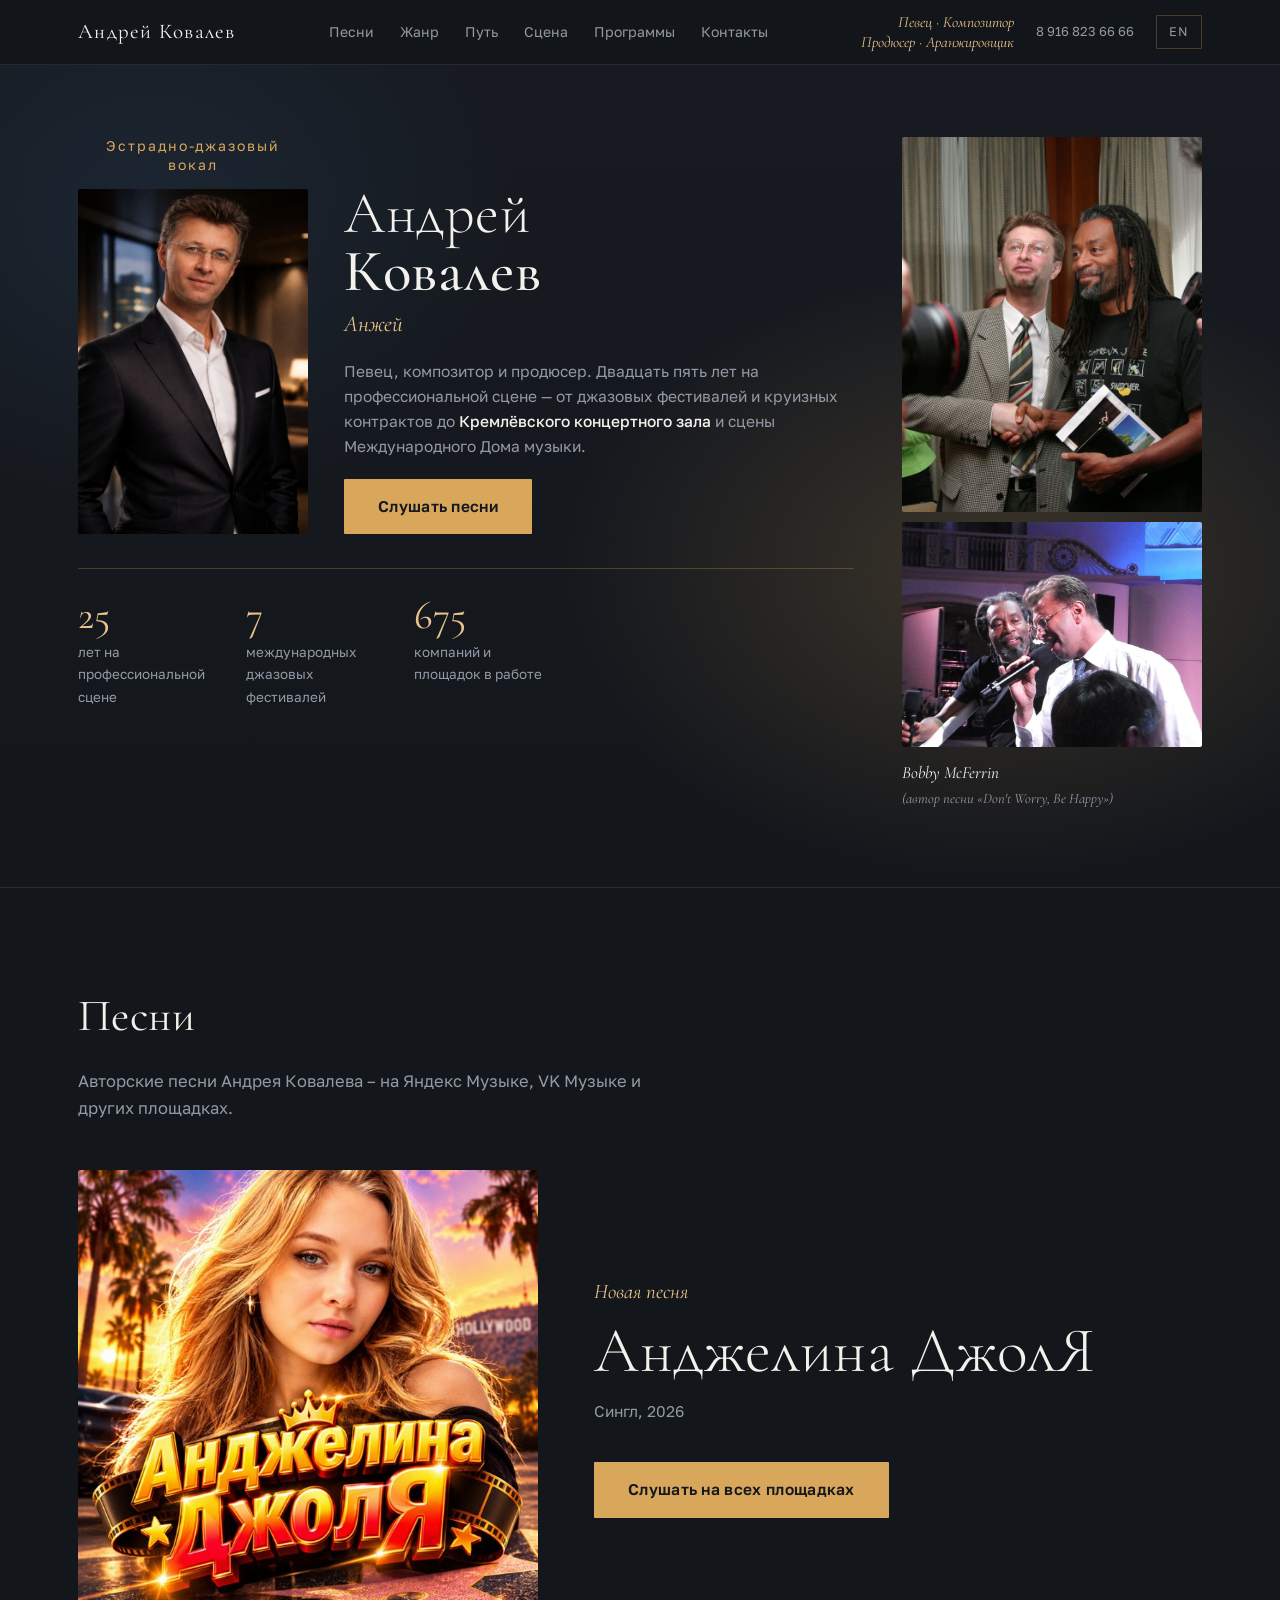
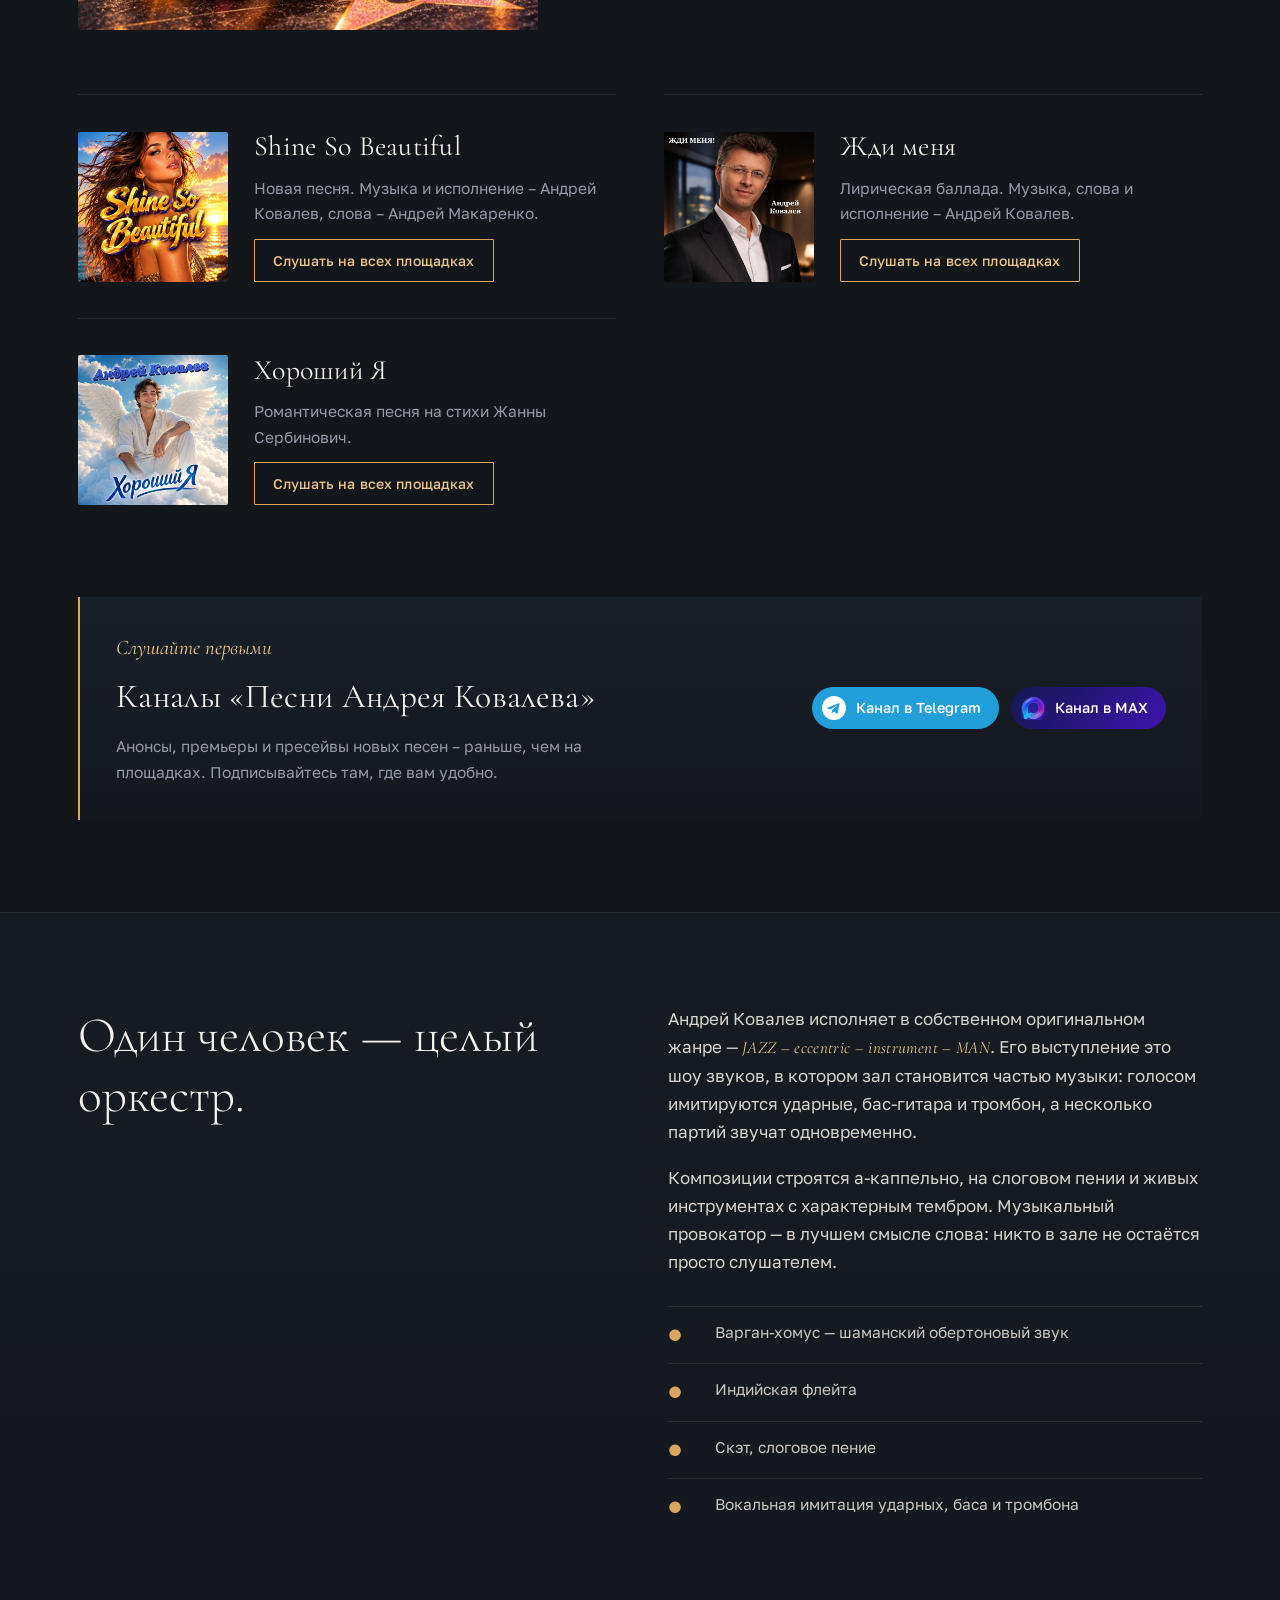
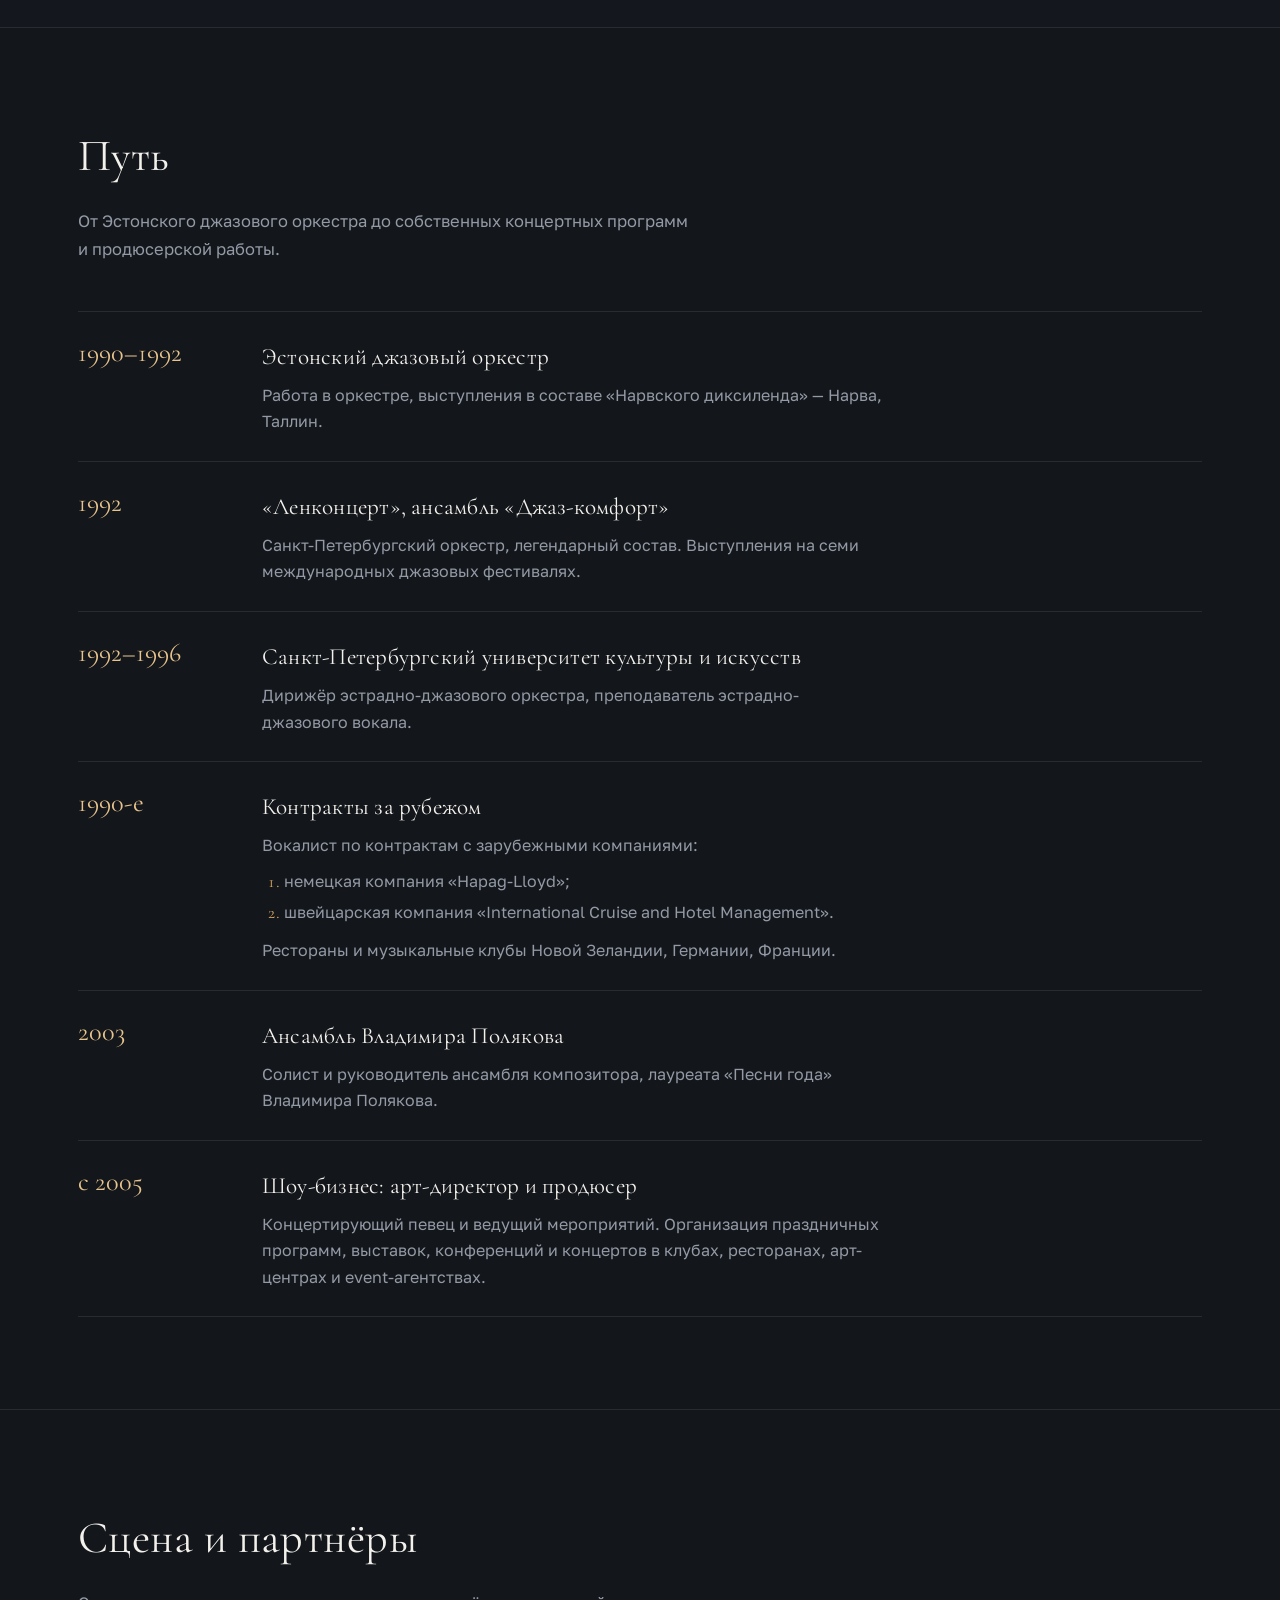
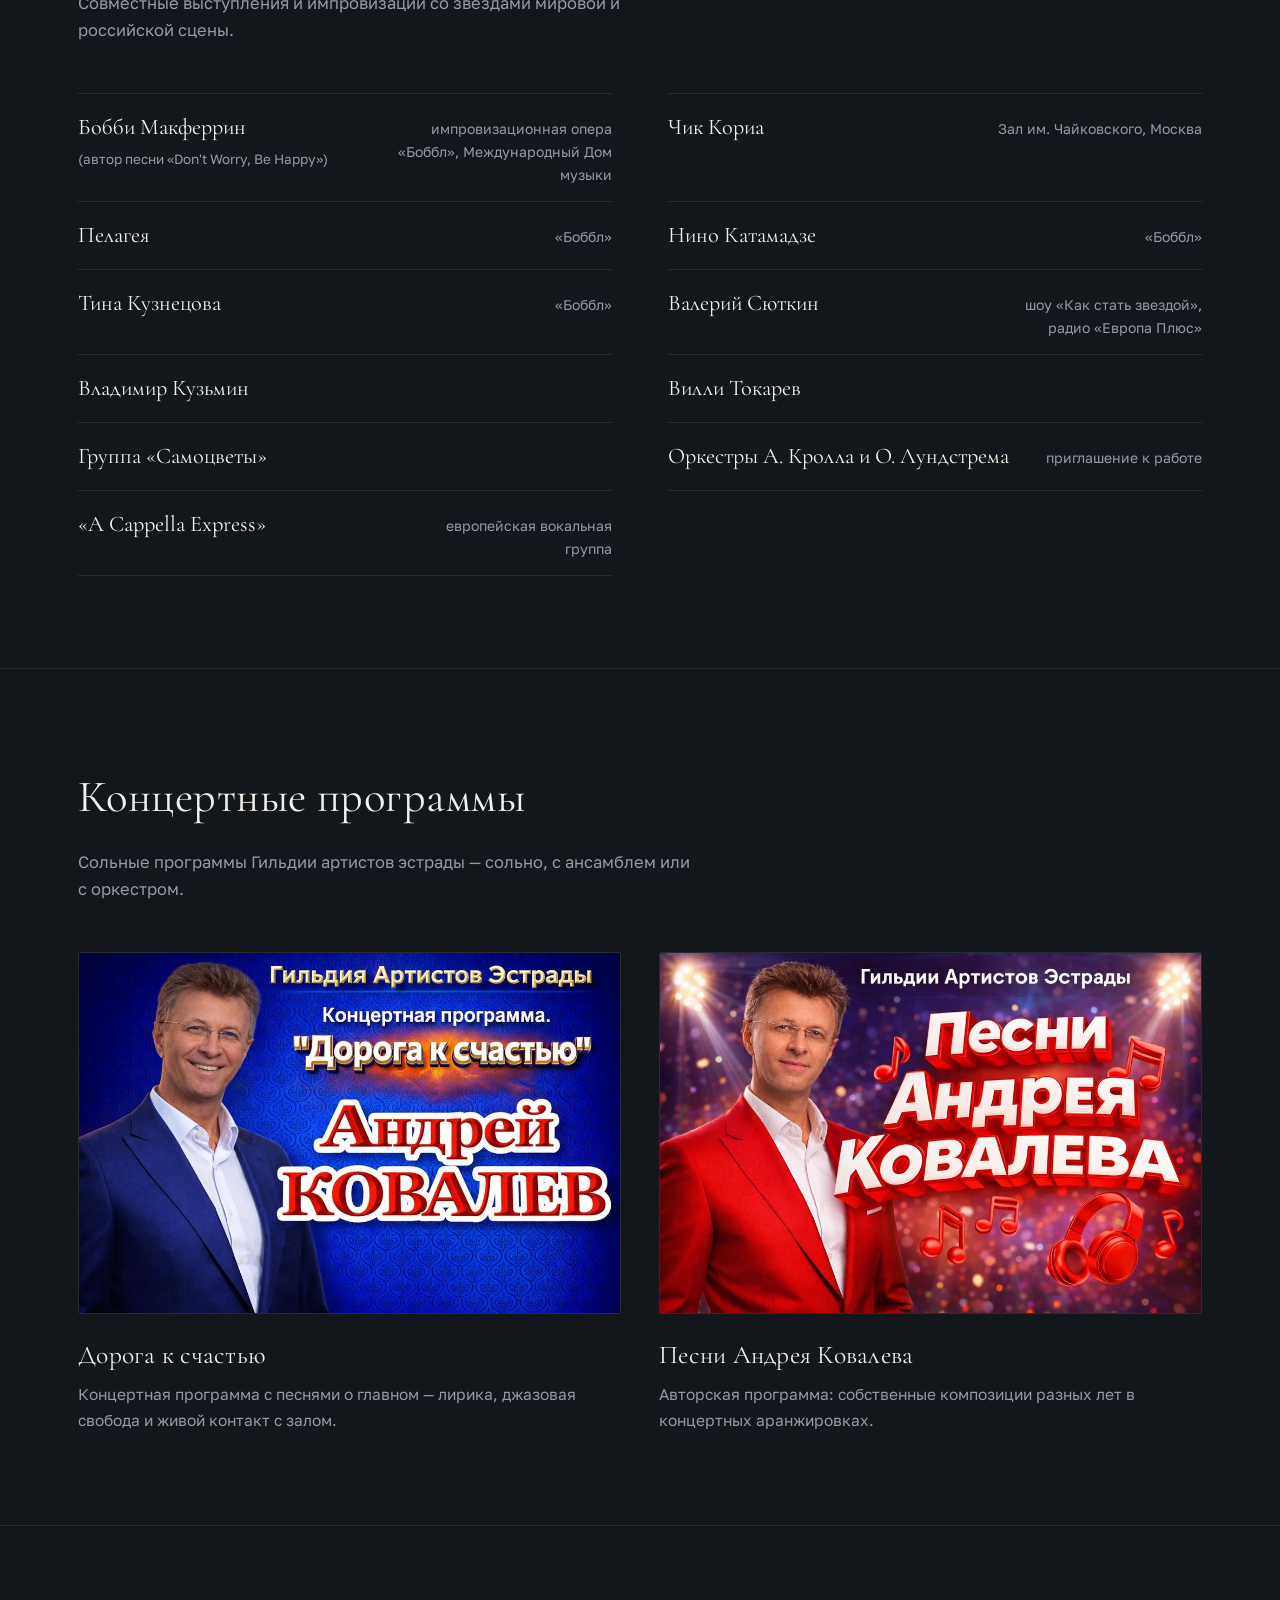
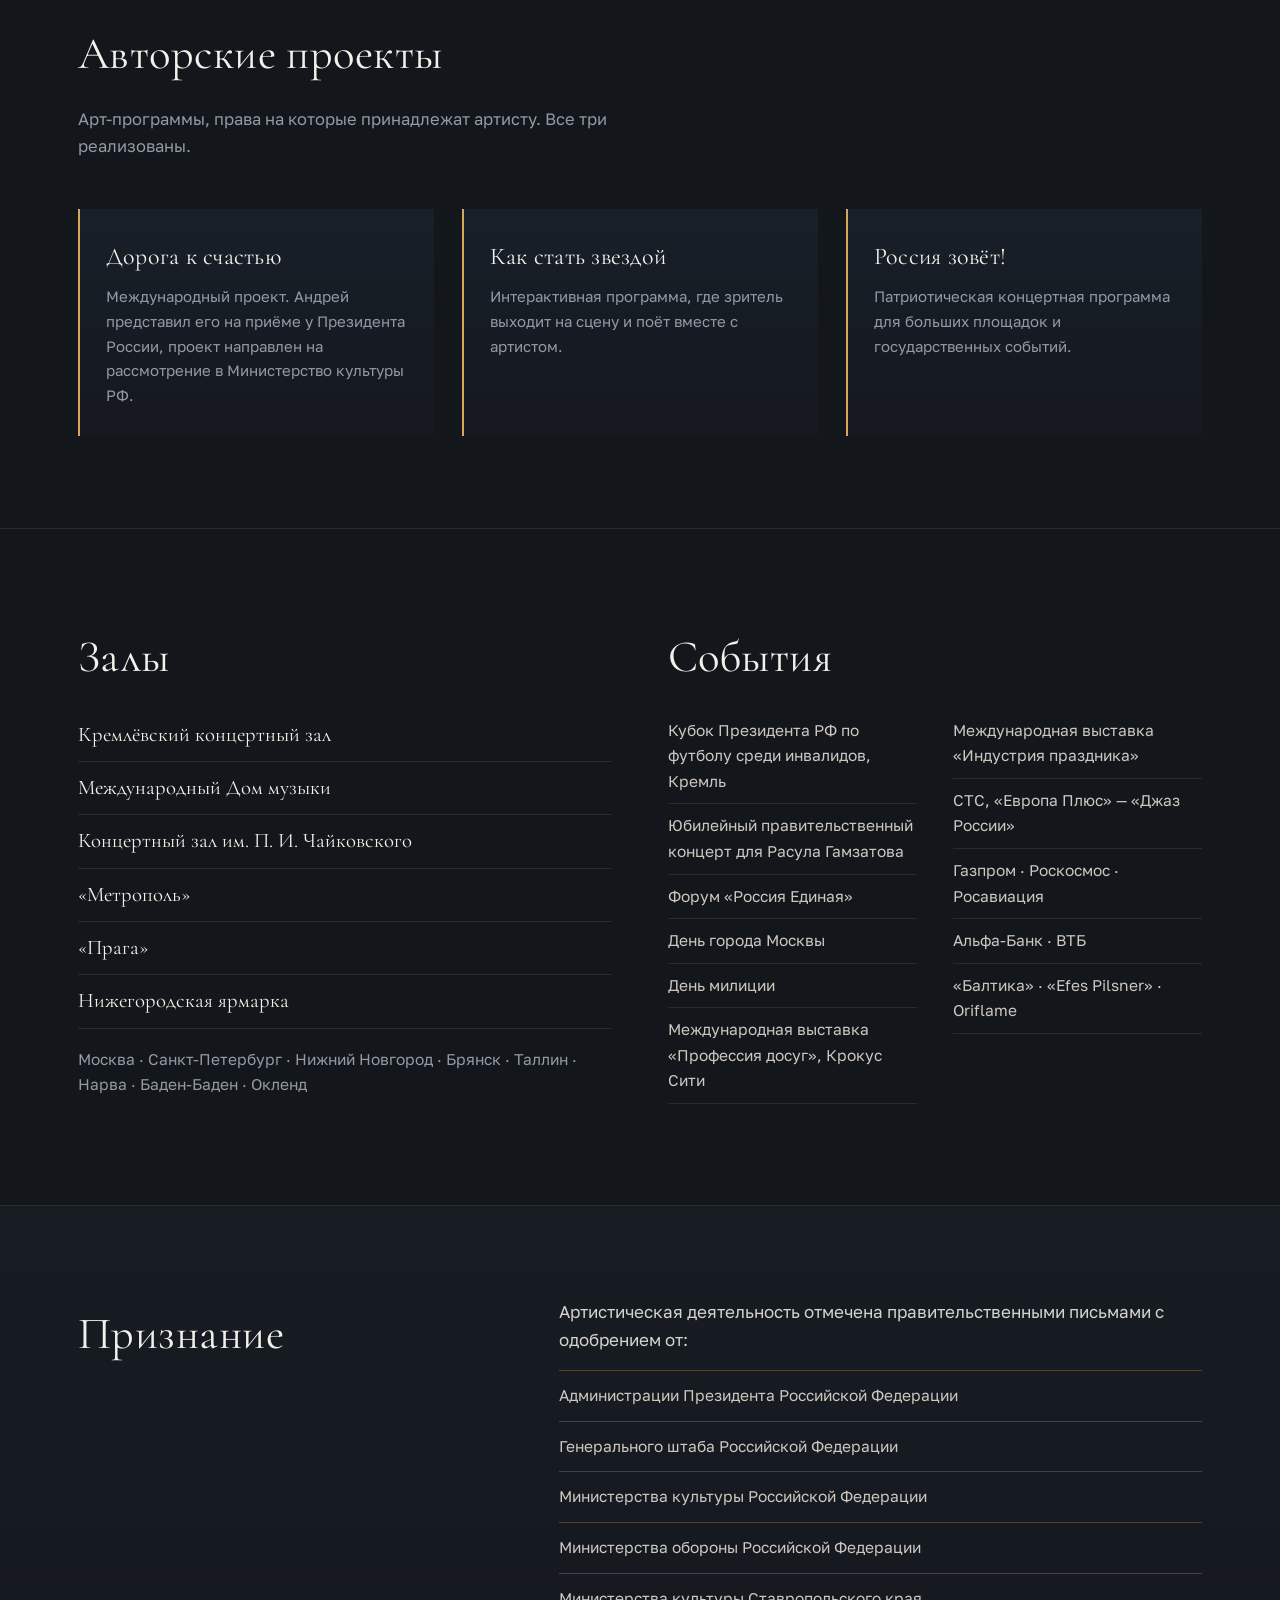
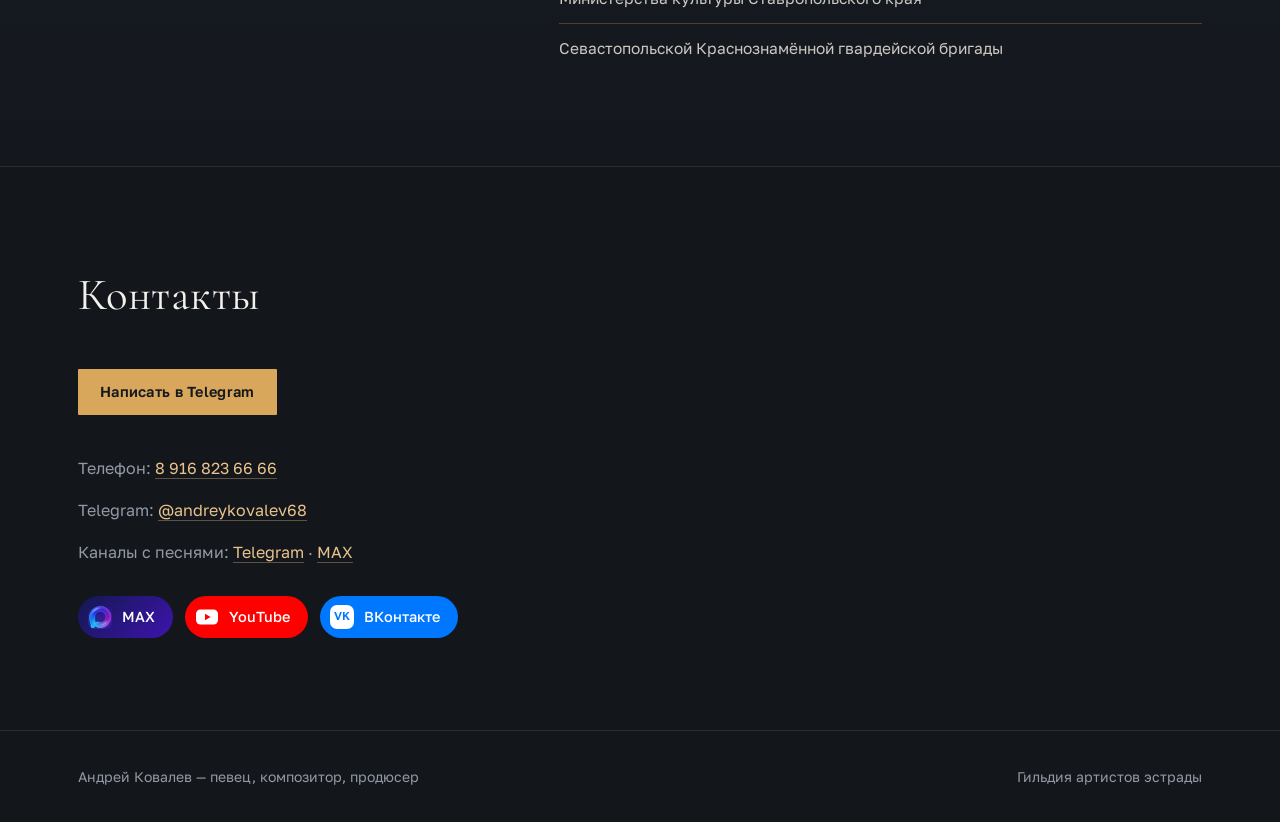
==== index.html @ bbcb1220 "Add Telegram and MAX song channels block Co-Authored-By: Claude Opus 5.5 <noreply@anthropic.com>" ====
<!DOCTYPE html>
<html lang="ru">
<head>
<meta charset="utf-8">
<meta name="viewport" content="width=device-width, initial-scale=1">
<title>Андрей Ковалев — певец, композитор, продюсер</title>
<meta name="description" content="Андрей Ковалев (Анжей) — эстрадно-джазовый вокалист, композитор, продюсер и аранжировщик. Человек-оркестр, автор жанра JAZZ - eccentric - instrument - MAN.">
<link rel="preconnect" href="https://fonts.googleapis.com">
<link rel="preconnect" href="https://fonts.gstatic.com" crossorigin>
<link href="https://fonts.googleapis.com/css2?family=Cormorant+Garamond:ital,wght@0,300;0,400;0,500;0,600;1,300;1,400&family=Golos+Text:wght@400;500;600&display=swap" rel="stylesheet">
<style>
:root{
  --night:#13161B;
  --night-2:#181C23;
  --window:#1C2734;
  --lamp:#D9A75C;
  --lamp-soft:#E8C48C;
  --shirt:#F3F1EC;
  --muted:#939AA5;
  --line:rgba(217,167,92,.28);
  --line-cool:rgba(255,255,255,.09);
  --maxw:1180px;
}
:root:not([data-theme="light"]){color-scheme:dark}
@media (prefers-color-scheme: dark){:root:not([data-theme="light"]){--night:#13161B}}
:root[data-theme="dark"]{--night:#13161B}

*{box-sizing:border-box}
html{scroll-behavior:smooth}
@media (prefers-reduced-motion: reduce){html{scroll-behavior:auto}}
body{
  margin:0;
  background:var(--night);
  color:var(--shirt);
  font-family:"Golos Text","Helvetica Neue",Arial,system-ui,sans-serif;
  font-size:17px;
  line-height:1.65;
  -webkit-font-smoothing:antialiased;
}
img{max-width:100%;display:block}
a{color:var(--lamp-soft);text-decoration:none;border-bottom:1px solid rgba(232,196,140,.35);transition:border-color .2s,color .2s}
a:hover{color:var(--shirt);border-color:var(--shirt)}
a:focus-visible,button:focus-visible{outline:2px solid var(--lamp);outline-offset:3px}

.wrap{max-width:var(--maxw);margin:0 auto;padding:0 28px}

h1,h2,h3,.display{font-family:"Cormorant Garamond",Georgia,"Times New Roman",serif;font-weight:400;letter-spacing:.01em}

/* ——— шапка ——— */
.top{position:sticky;top:0;z-index:20;background:rgba(19,22,27,.86);backdrop-filter:blur(10px);border-bottom:1px solid var(--line-cool)}
.top .wrap{display:flex;align-items:center;justify-content:space-between;gap:24px;min-height:64px;flex-wrap:wrap;padding-top:10px;padding-bottom:10px}
.brand{font-family:"Cormorant Garamond",serif;font-size:21px;letter-spacing:.06em;color:var(--shirt)}
.nav{display:flex;gap:26px;font-size:14px;color:var(--muted)}
.nav a{color:var(--muted);border:0}
.nav a:hover{color:var(--lamp-soft)}
@media (max-width:820px){.nav{display:none}}

.corner{display:flex;align-items:center;gap:22px}
.corner-roles{font-family:"Cormorant Garamond",serif;font-style:italic;font-size:15.5px;color:var(--lamp-soft);text-align:right;line-height:1.3}
.corner-phone{font-size:13px;color:var(--muted);border:0}
.corner-phone:hover{color:var(--lamp-soft)}
.lang-btn{border:1px solid var(--line);color:var(--muted);font-size:12.5px;letter-spacing:.06em;padding:6px 12px;border-radius:1px}
.lang-btn:hover{color:var(--shirt);border-color:var(--lamp-soft)}
@media (max-width:640px){.corner-roles{display:none}}

/* ——— герой ——— */
.hero{position:relative;overflow:hidden;border-bottom:1px solid var(--line-cool)}
.hero::before{
  content:"";position:absolute;inset:0;
  background:
    radial-gradient(55% 60% at 78% 62%, rgba(217,167,92,.20), transparent 62%),
    radial-gradient(40% 50% at 12% 18%, rgba(28,39,52,.9), transparent 70%),
    linear-gradient(180deg,#171B21 0%,#13161B 100%);
}
.hero .wrap{position:relative;padding-top:72px;padding-bottom:76px}
.hero-grid{display:grid;grid-template-columns:minmax(0,1fr) 300px;gap:48px;align-items:start}
.hero-photos{margin:0;display:grid;gap:10px}
.hero-photos img{width:100%;object-fit:cover;border-radius:2px}
.hero-photos .ph-a{aspect-ratio:4/5;object-position:55% 22%}
.hero-photos .ph-b{aspect-ratio:4/3}
.hero-photos figcaption{margin-top:2px;font-size:17px;color:var(--shirt)}
.hero-photos .cap-note{display:block;font-size:14.5px;color:var(--muted)}
@media (max-width:980px){
  .hero-grid{grid-template-columns:1fr;gap:36px}
  .hero-photos{grid-template-columns:1fr 1fr}
  .hero-photos .ph-a{aspect-ratio:4/3;object-position:55% 25%}
  .hero-photos figcaption{grid-column:1/-1}
}
.identity{display:flex;align-items:stretch;gap:36px}
.identity .portrait{flex:0 0 auto;width:230px}
.identity .portrait img{width:100%;border-radius:2px;filter:contrast(1.02)}
.id-text{flex:1 1 auto;min-width:0;padding-top:calc(2 * 14px * 1.35 + 14px);display:flex;flex-direction:column;align-items:flex-start}
.id-text h1{margin:-.06em 0 .08em;font-size:clamp(2.4rem,4.6vw,4.3rem);line-height:.98}
.id-text .alias{font-size:clamp(1.1rem,1.8vw,1.45rem)}
.id-text .roles{font-size:15.5px;line-height:1.6;max-width:58ch;margin:16px 0 20px}
.hero .id-text .hero-cta{margin-top:auto}
.identity .portrait{display:flex;flex-direction:column;align-items:center}
.eyebrow{width:max-content;text-align:center;font-size:14px;line-height:1.35;color:var(--lamp);letter-spacing:.14em;margin-bottom:14px}
h1{font-size:clamp(2.4rem,6.2vw,5.6rem);line-height:.96;margin:.18em 0 .1em;font-weight:300}
h1 .last{display:block;font-weight:500}
.alias{font-family:"Cormorant Garamond",serif;font-style:italic;font-size:clamp(1.15rem,2.2vw,1.75rem);color:var(--lamp-soft)}
.roles{font-size:16.5px;color:var(--muted);max-width:46ch;margin:24px 0 0}
.roles strong{color:var(--shirt);font-weight:500}
.hero-meta{display:flex;gap:40px;margin-top:34px;padding-top:26px;border-top:1px solid var(--line)}
.hero-meta div{max-width:16ch}
.hero-meta .num{font-family:"Cormorant Garamond",serif;font-size:2.5rem;line-height:1;color:var(--lamp-soft)}
.hero-meta .cap{font-size:13.5px;color:var(--muted);margin-top:6px}
@media (max-width:640px){
  .hero .wrap{padding-top:44px;padding-bottom:48px}
  .identity{gap:16px;align-items:flex-start}
  .id-text h1{font-size:2.3rem}
  .id-text .roles{font-size:14.5px;margin:12px 0 16px}
  .identity .portrait{width:104px}
  .eyebrow{font-size:10.5px;letter-spacing:.06em;margin-bottom:8px}
  .id-text{padding-top:calc(2 * 10.5px * 1.35 + 8px)}
  .alias{margin-top:2px}
  .roles{margin-top:14px;font-size:14.5px;line-height:1.55}
  .hero .hero-cta{margin-top:18px;padding:12px 22px}
  .hero-meta{gap:24px;flex-wrap:wrap}
}

/* ——— секции ——— */
section{padding:92px 0}
section + section{border-top:1px solid var(--line-cool)}
.sec-head{font-size:clamp(1.9rem,3.6vw,2.8rem);margin:0 0 14px;font-weight:400}
.sec-sub{color:var(--muted);max-width:62ch;margin:0 0 48px;font-size:16.5px}

.hero .hero-cta{margin-top:26px}

/* песни */
.song-new{display:grid;grid-template-columns:minmax(0,460px) minmax(0,1fr);gap:56px;align-items:center}
.song-new-media{display:block}
.song-new-media img{width:100%;border-radius:2px}
.song-cover{aspect-ratio:1/1;object-fit:cover}
.song-poster{aspect-ratio:1/2;object-fit:cover}
.song-caption{margin:12px 0 0;font-family:"Cormorant Garamond",serif;font-style:italic;font-size:15px;color:var(--muted)}
.song-flag{margin:0;font-family:"Cormorant Garamond",serif;font-style:italic;font-size:1.3rem;color:var(--lamp-soft)}
.song-new-text h3{font-size:clamp(2.4rem,5vw,4.2rem);line-height:1;font-weight:300;margin:.15em 0 .25em}
.song-meta{margin:0 0 28px;color:var(--muted);font-size:15.5px}
.song-list{display:grid;grid-template-columns:1fr 1fr;column-gap:48px;margin-top:64px}
.song{display:grid;grid-template-columns:150px 1fr;gap:26px;align-items:center;padding:28px 0;border-top:1px solid var(--line-cool)}
.song img{width:100%;aspect-ratio:1/1;object-fit:cover;border-radius:2px}
.song h3{margin:0 0 6px;font-size:1.75rem}
.song p{margin:0 0 12px;color:var(--muted);font-size:15.5px}
.song-link{display:inline-block;padding:9px 18px;border:1px solid var(--lamp);border-radius:1px;color:var(--lamp-soft);font-size:14px;font-weight:500;letter-spacing:.01em}
.song-link:hover{background:var(--lamp);color:#15181D;border-color:var(--lamp)}
@media (max-width:880px){
  .song-new{grid-template-columns:1fr;gap:30px}
  .song-list{grid-template-columns:1fr;margin-top:44px}
}
@media (max-width:520px){.song{grid-template-columns:104px 1fr;gap:18px}.song h3{font-size:1.45rem}}

/* жанр */
.genre{background:linear-gradient(180deg,#171C23,#14181E)}
.genre-tag{color:var(--lamp-soft);font-family:"Cormorant Garamond",serif;font-style:italic;letter-spacing:.02em;white-space:normal}
.genre-quote{font-family:"Cormorant Garamond",serif;font-size:clamp(1.75rem,4.2vw,3.1rem);line-height:1.22;font-weight:300;max-width:20ch;margin:0}
.genre-grid{display:grid;grid-template-columns:1fr 1fr;gap:56px;align-items:start}
.genre-body p{margin:0 0 18px;color:#D6D3CC}
.tools{list-style:none;padding:0;margin:30px 0 0;display:grid;gap:0}
.tools li{display:flex;gap:18px;padding:13px 0;border-top:1px solid var(--line-cool);font-size:15.5px;color:#C9C6BF}
.tools li span{color:var(--lamp);flex:0 0 auto;font-family:"Cormorant Garamond",serif;font-size:1.15rem;min-width:1.6em}
@media (max-width:880px){.genre-grid{grid-template-columns:1fr;gap:34px}}

/* путь */
.path{display:grid;gap:0}
.step{display:grid;grid-template-columns:150px 1fr;gap:34px;padding:26px 0;border-top:1px solid var(--line-cool)}
.step:last-child{border-bottom:1px solid var(--line-cool)}
.year{font-family:"Cormorant Garamond",serif;font-size:1.65rem;color:var(--lamp-soft);line-height:1.2}
.step h3{margin:0 0 6px;font-size:1.45rem;color:var(--shirt)}
.step p{margin:0;color:var(--muted);font-size:16px;max-width:62ch}
.step-list{margin:6px 0 10px;padding-left:1.4em;color:var(--muted);font-size:16px;max-width:62ch}
.step-list li{padding:2px 0}
.step-list li::marker{color:var(--lamp);font-family:"Cormorant Garamond",serif;font-size:1.1em}
@media (max-width:700px){.step{grid-template-columns:1fr;gap:6px}}

/* сцена */
.stage-grid .names{display:grid;grid-template-columns:1fr 1fr;column-gap:56px}
.stage-grid .names li:nth-child(2){border-top:1px solid var(--line-cool)}
@media (max-width:760px){.stage-grid .names{grid-template-columns:1fr}.stage-grid .names li:nth-child(2){border-top:0}}
.stage-grid figure{margin:0}
.stage-grid img{border-radius:2px}
figcaption{font-size:13.5px;color:var(--muted);margin-top:12px;font-style:italic;font-family:"Cormorant Garamond",serif;font-size:15px}
.names{list-style:none;padding:0;margin:0}
.names li{padding:15px 0;border-bottom:1px solid var(--line-cool);display:flex;justify-content:space-between;gap:20px;align-items:baseline}
.names li:first-child{border-top:1px solid var(--line-cool)}
.names .who{font-family:"Cormorant Garamond",serif;font-size:1.4rem;color:var(--shirt)}
.names .who-note{display:block;font-family:"Golos Text",sans-serif;font-size:13.5px;color:var(--muted);margin-top:2px}
.names .what{font-size:14px;color:var(--muted);text-align:right;max-width:24ch}
@media (max-width:880px){.stage-grid{grid-template-columns:1fr;gap:34px}}

/* программы */
.programs{display:grid;grid-template-columns:1fr 1fr;gap:38px}
.program img{border-radius:2px;border:1px solid var(--line-cool)}
.program h3{font-size:1.6rem;margin:20px 0 6px}
.program p{margin:0;color:var(--muted);font-size:15.5px}
@media (max-width:760px){.programs{grid-template-columns:1fr;gap:30px}}

/* проекты */
.projects{display:grid;grid-template-columns:repeat(3,1fr);gap:28px;margin-top:8px}
.project{padding:28px 26px;background:linear-gradient(180deg,rgba(28,39,52,.55),rgba(24,28,35,.4));border-left:2px solid var(--lamp)}
.project h3{margin:0 0 8px;font-size:1.5rem}
.project p{margin:0;font-size:15px;color:var(--muted)}
@media (max-width:820px){.projects{grid-template-columns:1fr}}

/* залы и события */
.two{display:grid;grid-template-columns:1fr 1fr;gap:56px}
.plain{list-style:none;padding:0;margin:0;column-gap:36px}
.plain li{padding:9px 0;border-bottom:1px solid var(--line-cool);font-size:15.5px;color:#CCC8C1;break-inside:avoid}
.halls li{font-family:"Cormorant Garamond",serif;font-size:1.3rem;color:var(--shirt)}
.geo{color:var(--muted);font-size:15.5px;margin-top:18px}
@media (max-width:820px){.two{grid-template-columns:1fr;gap:44px}}
.events .plain{columns:2}
@media (max-width:620px){.events .plain{columns:1}}

/* признание */
.recog{background:linear-gradient(180deg,#171C23,#14181E)}
.recog-inner{display:grid;grid-template-columns:.8fr 1.2fr;gap:52px;align-items:start}
.recog p{margin:0 0 16px;color:#D6D3CC}
.letters{list-style:none;padding:0;margin:0}
.letters li{padding:12px 0;border-top:1px solid var(--line);font-size:15.5px;color:#CCC8C1}
@media (max-width:820px){.recog-inner{grid-template-columns:1fr;gap:30px}}

/* контакты */
.contact{text-align:left}
.contact .sec-head{margin-bottom:26px}
.cta{display:inline-block;margin-top:10px;padding:15px 34px;background:var(--lamp);color:#15181D;border:0;border-radius:1px;font-weight:600;font-size:15.5px;letter-spacing:.02em}
.cta:hover{background:var(--lamp-soft);color:#15181D}
.contact .cta-small{padding:11px 22px;font-size:14.5px}
.socials{display:flex;flex-wrap:wrap;gap:12px;margin-top:22px}
.soc{display:inline-flex;align-items:center;gap:10px;padding:9px 18px 9px 10px;border:0;border-radius:999px;color:#fff;font-size:14.5px;font-weight:500;transition:filter .2s}
.soc:hover{color:#fff;filter:brightness(1.12)}
.soc-ico{width:24px;height:24px;flex:0 0 auto;display:inline-grid;place-items:center;border-radius:7px;font-size:11.5px;font-weight:600;line-height:1}
.soc-max{background:linear-gradient(135deg,#131850,#3E14AE)}
img.soc-ico{display:block;max-width:none}
.soc-yt{background:#FF0000}
.soc-vk{background:#0077FF}
.soc-ico-vk{background:#fff;color:#0077FF}
.soc-tg{background:#229ED9}

/* каналы с песнями */
.channels{display:grid;grid-template-columns:minmax(0,1fr) auto;gap:28px 48px;align-items:center;margin-top:56px;padding:34px 36px;background:linear-gradient(180deg,rgba(28,39,52,.55),rgba(24,28,35,.4));border-left:2px solid var(--lamp)}
.channels h3{margin:.1em 0 .3em;font-size:clamp(1.6rem,3vw,2.1rem);font-weight:400}
.channels-text p:last-child{margin:0;color:var(--muted);font-size:15.5px;max-width:52ch}
.channels-links{margin-top:0}
.channels-links .soc:nth-child(1)::after{animation-delay:1.95s}
.channels-links .soc:nth-child(2)::after{animation-delay:2.3s}
@media (max-width:820px){.channels{grid-template-columns:1fr;padding:28px 22px}}

/* волна света по кнопкам */
.cta,.soc,.song-link{position:relative;overflow:hidden;isolation:isolate;transition:transform .2s ease,filter .2s ease,background .2s,color .2s}
.cta::after,.soc::after,.song-link::after{content:"";position:absolute;top:0;left:-70%;width:45%;height:100%;background:linear-gradient(100deg,transparent 0%,rgba(255,255,255,.55) 50%,transparent 100%);transform:skewX(-20deg);pointer-events:none;animation:btn-wave 4s ease-in-out infinite}
.cta:hover,.soc:hover,.song-link:hover{transform:translateY(-2px)}
.song-link::after{background:linear-gradient(100deg,transparent 0%,rgba(232,196,140,.45) 50%,transparent 100%)}
.song:nth-child(1) .song-link::after{animation-delay:.9s}
.song:nth-child(2) .song-link::after{animation-delay:1.25s}
.song:nth-child(3) .song-link::after{animation-delay:1.6s}
.hero .hero-cta::after{animation-delay:1.2s}
.song-new .cta::after{animation-delay:.6s}
.socials .soc:nth-child(1)::after{animation-delay:.35s}
.socials .soc:nth-child(2)::after{animation-delay:.7s}
.socials .soc:nth-child(3)::after{animation-delay:1.05s}
@keyframes btn-wave{0%{left:-70%}30%{left:140%}100%{left:140%}}
@media (prefers-reduced-motion: reduce){.cta::after,.soc::after,.song-link::after{animation:none;display:none}.cta:hover,.soc:hover,.song-link:hover{transform:none}}
.contact-lines{margin:24px 0 0;color:var(--muted);font-size:16px}
.contact-lines div{padding:8px 0}

footer{border-top:1px solid var(--line-cool);padding:34px 0;color:var(--muted);font-size:14px}
footer .wrap{display:flex;justify-content:space-between;gap:20px;flex-wrap:wrap}

/* один сдержанный вход при загрузке */
.fade{opacity:0;transform:translateY(14px);animation:rise .9s cubic-bezier(.2,.7,.3,1) forwards}
.fade.d1{animation-delay:.08s}.fade.d2{animation-delay:.18s}.fade.d3{animation-delay:.28s}
@keyframes rise{to{opacity:1;transform:none}}
@media (prefers-reduced-motion: reduce){.fade{animation:none;opacity:1;transform:none}}
</style>
</head>
<body>

<header class="top">
  <div class="wrap">
    <div class="brand">Андрей Ковалев</div>
    <nav class="nav">
      <a href="#songs">Песни</a>
      <a href="#genre">Жанр</a>
      <a href="#path">Путь</a>
      <a href="#stage">Сцена</a>
      <a href="#programs">Программы</a>
      <a href="#contact">Контакты</a>
    </nav>
    <div class="corner">
      <div class="corner-roles">Певец · Композитор<br>Продюсер · Аранжировщик</div>
      <a class="corner-phone" href="tel:+79168236666">8&nbsp;916&nbsp;823&nbsp;66&nbsp;66</a>
      <a class="lang-btn" href="https://claude.ai/artifact/6e6AyBnsL4R6PNNzAX12BH">EN</a>
    </div>
  </div>
</header>

<div class="hero">
  <div class="wrap hero-grid">
    <div class="hero-main">
    <div class="identity">
      <div class="portrait fade d2"><div class="eyebrow">Эстрадно-джазовый<br>вокал</div><img src="[data-uri]" alt="Андрей Ковалев — портрет"></div>
      <div class="id-text">
        <h1 class="fade d1">Андрей<span class="last">Ковалев</span></h1>
        <div class="alias fade d1">Анжей</div>
        <p class="roles fade d2">Певец, композитор и продюсер. Двадцать пять лет на профессиональной сцене — от джазовых фестивалей и круизных контрактов до <strong>Кремлёвского концертного зала</strong> и сцены Международного Дома музыки.</p>
        <a class="cta hero-cta fade d2" href="#songs">Слушать песни</a>
      </div>
    </div>
    <div class="hero-meta fade d3">
      <div><div class="num">25</div><div class="cap">лет на профессиональной сцене</div></div>
      <div><div class="num">7</div><div class="cap">международных джазовых фестивалей</div></div>
      <div><div class="num">675</div><div class="cap">компаний и площадок в работе</div></div>
    </div>
    </div>
    <figure class="hero-photos fade d3">
      <img class="ph-a" src="[data-uri]" alt="Андрей Ковалев и Бобби Макферрин пожимают руки">
      <img class="ph-b" src="[data-uri]" alt="Андрей Ковалев поет вместе с Бобби Макферрином">
      <figcaption>Bobby McFerrin <span class="cap-note">(автор песни «Don't Worry, Be Happy»)</span></figcaption>
    </figure>
  </div>
</div>

<section class="songs" id="songs">
  <div class="wrap">
    <h2 class="sec-head">Песни</h2>
    <p class="sec-sub">Авторские песни Андрея Ковалева – на Яндекс Музыке, VK Музыке и других площадках.</p>

    <article class="song-new">
      <div>
        <div class="song-new-media">
          <img class="song-cover" src="[data-uri]" alt="Обложка песни «Анджелина ДжолЯ»">
        </div>
      </div>
      <div class="song-new-text">
        <p class="song-flag">Новая песня</p>
        <h3>Анджелина ДжолЯ</h3>
        <p class="song-meta">Сингл, 2026</p>
        <a class="cta" href="https://band.link/lXKEV" target="_blank" rel="noopener">Слушать на всех площадках</a>
      </div>
    </article>

    <div class="song-list">
      <article class="song">
        <img src="[data-uri]" alt="Обложка песни «Shine So Beautiful»">
        <div>
          <h3>Shine So Beautiful</h3>
          <p>Новая песня. Музыка и исполнение – Андрей Ковалев, слова – Андрей Макаренко.</p>
          <a class="song-link" href="https://band.link/3LV07" target="_blank" rel="noopener">Слушать на всех площадках</a>
        </div>
      </article>
      <article class="song">
        <img src="[data-uri]" alt="Обложка песни «Жди меня»">
        <div>
          <h3>Жди меня</h3>
          <p>Лирическая баллада. Музыка, слова и исполнение – Андрей Ковалев.</p>
          <a class="song-link" href="https://band.link/TKZv3" target="_blank" rel="noopener">Слушать на всех площадках</a>
        </div>
      </article>
      <article class="song">
        <img src="[data-uri]" alt="Обложка песни «Хороший Я»">
        <div>
          <h3>Хороший Я</h3>
          <p>Романтическая песня на стихи Жанны Сербинович.</p>
          <a class="song-link" href="https://band.link/BNjaX" target="_blank" rel="noopener">Слушать на всех площадках</a>
        </div>
      </article>
    </div>

    <aside class="channels" aria-label="Каналы с песнями">
      <div class="channels-text">
        <p class="song-flag">Слушайте первыми</p>
        <h3>Каналы «Песни Андрея Ковалева»</h3>
        <p>Анонсы, премьеры и пресейвы новых песен – раньше, чем на площадках. Подписывайтесь там, где вам удобно.</p>
      </div>
      <div class="socials channels-links">
        <a class="soc soc-tg" href="https://t.me/andreykovalevpesny" target="_blank" rel="noopener">
          <svg class="soc-ico" viewBox="0 0 24 24" aria-hidden="true"><circle cx="12" cy="12" r="12" fill="#fff"/><path d="M5.4 11.7l11.3-4.4c.5-.2 1 .1.8.9l-1.9 9c-.1.6-.5.8-1 .5l-2.9-2.1-1.4 1.3c-.2.2-.3.3-.6.3l.2-2.9 5.3-4.8c.2-.2 0-.3-.3-.1l-6.6 4.1-2.8-.9c-.6-.2-.6-.6.1-.9z" fill="#229ED9"/></svg>Канал в Telegram
        </a>
        <a class="soc soc-max" href="https://max.ru/channel_andreykovalev" target="_blank" rel="noopener">
          <img class="soc-ico" src="[data-uri]" alt="" aria-hidden="true">Канал в MAX
        </a>
      </div>
    </aside>
  </div>
</section>

<section class="genre" id="genre">
  <div class="wrap genre-grid">
    <div>
      <p class="genre-quote">Один человек — целый оркестр.</p>
    </div>
    <div class="genre-body">
      <p>Андрей Ковалев исполняет в собственном оригинальном жанре — <span class="genre-tag">JAZZ &ndash; eccentric &ndash; instrument &ndash; MAN</span>. Его выступление это шоу звуков, в котором зал становится частью музыки: голосом имитируются ударные, бас-гитара и тромбон, а несколько партий звучат одновременно.</p>
      <p>Композиции строятся а-каппельно, на слоговом пении и живых инструментах с характерным тембром. Музыкальный провокатор — в лучшем смысле слова: никто в зале не остаётся просто слушателем.</p>
      <ul class="tools">
        <li><span>&#9679;</span> Варган-хомус — шаманский обертоновый звук</li>
        <li><span>&#9679;</span> Индийская флейта</li>
        <li><span>&#9679;</span> Скэт, слоговое пение</li>
        <li><span>&#9679;</span> Вокальная имитация ударных, баса и тромбона</li>
      </ul>
    </div>
  </div>
</section>

<section id="path">
  <div class="wrap">
    <h2 class="sec-head">Путь</h2>
    <p class="sec-sub">От Эстонского джазового оркестра до собственных концертных программ и продюсерской работы.</p>
    <div class="path">
      <div class="step">
        <div class="year">1990–1992</div>
        <div>
          <h3>Эстонский джазовый оркестр</h3>
          <p>Работа в оркестре, выступления в составе «Нарвского диксиленда» — Нарва, Таллин.</p>
        </div>
      </div>
      <div class="step">
        <div class="year">1992</div>
        <div>
          <h3>«Ленконцерт», ансамбль «Джаз-комфорт»</h3>
          <p>Санкт-Петербургский оркестр, легендарный состав. Выступления на семи международных джазовых фестивалях.</p>
        </div>
      </div>
      <div class="step">
        <div class="year">1992–1996</div>
        <div>
          <h3>Санкт-Петербургский университет культуры и искусств</h3>
          <p>Дирижёр эстрадно-джазового оркестра, преподаватель эстрадно-джазового вокала.</p>
        </div>
      </div>
      <div class="step">
        <div class="year">1990-е</div>
        <div>
          <h3>Контракты за рубежом</h3>
          <p>Вокалист по контрактам с зарубежными компаниями:</p>
          <ol class="step-list">
            <li>немецкая компания «Hapag-Lloyd»;</li>
            <li>швейцарская компания «International Cruise and Hotel Management».</li>
          </ol>
          <p>Рестораны и музыкальные клубы Новой Зеландии, Германии, Франции.</p>
        </div>
      </div>
      <div class="step">
        <div class="year">2003</div>
        <div>
          <h3>Ансамбль Владимира Полякова</h3>
          <p>Солист и руководитель ансамбля композитора, лауреата «Песни года» Владимира Полякова.</p>
        </div>
      </div>
      <div class="step">
        <div class="year">с 2005</div>
        <div>
          <h3>Шоу-бизнес: арт-директор и продюсер</h3>
          <p>Концертирующий певец и ведущий мероприятий. Организация праздничных программ, выставок, конференций и концертов в клубах, ресторанах, арт-центрах и event-агентствах.</p>
        </div>
      </div>
    </div>
  </div>
</section>

<section id="stage">
  <div class="wrap">
    <h2 class="sec-head">Сцена и партнёры</h2>
    <p class="sec-sub">Совместные выступления и импровизации со звёздами мировой и российской сцены.</p>
    <div class="stage-grid">
      <ul class="names">
        <li><span class="who">Бобби Макферрин <span class="who-note">(автор песни «Don't Worry, Be Happy»)</span></span><span class="what">импровизационная опера «Боббл», Международный Дом музыки</span></li>
        <li><span class="who">Чик Кориа</span><span class="what">Зал им. Чайковского, Москва</span></li>
        <li><span class="who">Пелагея</span><span class="what">«Боббл»</span></li>
        <li><span class="who">Нино Катамадзе</span><span class="what">«Боббл»</span></li>
        <li><span class="who">Тина Кузнецова</span><span class="what">«Боббл»</span></li>
        <li><span class="who">Валерий Сюткин</span><span class="what">шоу «Как стать звездой», радио «Европа Плюс»</span></li>
        <li><span class="who">Владимир Кузьмин</span><span class="what"></span></li>
        <li><span class="who">Вилли Токарев</span><span class="what"></span></li>
        <li><span class="who">Группа «Самоцветы»</span><span class="what"></span></li>
        <li><span class="who">Оркестры А. Кролла и О. Лундстрема</span><span class="what">приглашение к работе</span></li>
        <li><span class="who">«A Cappella Express»</span><span class="what">европейская вокальная группа</span></li>
      </ul>
    </div>
  </div>
</section>

<section id="programs">
  <div class="wrap">
    <h2 class="sec-head">Концертные программы</h2>
    <p class="sec-sub">Сольные программы Гильдии артистов эстрады — сольно, с ансамблем или с оркестром.</p>
    <div class="programs">
      <div class="program">
        <img src="[data-uri]" alt="Афиша концертной программы «Дорога к счастью»">
        <h3>Дорога к счастью</h3>
        <p>Концертная программа с песнями о главном — лирика, джазовая свобода и живой контакт с залом.</p>
      </div>
      <div class="program">
        <img src="[data-uri]" alt="Афиша программы «Песни Андрея Ковалева»">
        <h3>Песни Андрея Ковалева</h3>
        <p>Авторская программа: собственные композиции разных лет в концертных аранжировках.</p>
      </div>
    </div>
  </div>
</section>

<section>
  <div class="wrap">
    <h2 class="sec-head">Авторские проекты</h2>
    <p class="sec-sub">Арт-программы, права на которые принадлежат артисту. Все три реализованы.</p>
    <div class="projects">
      <div class="project">
        <h3>Дорога к счастью</h3>
        <p>Международный проект. Андрей представил его на приёме у Президента России, проект направлен на рассмотрение в Министерство культуры РФ.</p>
      </div>
      <div class="project">
        <h3>Как стать звездой</h3>
        <p>Интерактивная программа, где зритель выходит на сцену и поёт вместе с артистом.</p>
      </div>
      <div class="project">
        <h3>Россия зовёт!</h3>
        <p>Патриотическая концертная программа для больших площадок и государственных событий.</p>
      </div>
    </div>
  </div>
</section>

<section>
  <div class="wrap two">
    <div>
      <h2 class="sec-head">Залы</h2>
      <ul class="plain halls">
        <li>Кремлёвский концертный зал</li>
        <li>Международный Дом музыки</li>
        <li>Концертный зал им. П. И. Чайковского</li>
        <li>«Метрополь»</li>
        <li>«Прага»</li>
        <li>Нижегородская ярмарка</li>
      </ul>
      <p class="geo">Москва · Санкт-Петербург · Нижний Новгород · Брянск · Таллин · Нарва · Баден-Баден · Окленд</p>
    </div>
    <div class="events">
      <h2 class="sec-head">События</h2>
      <ul class="plain">
        <li>Кубок Президента РФ по футболу среди инвалидов, Кремль</li>
        <li>Юбилейный правительственный концерт для Расула Гамзатова</li>
        <li>Форум «Россия Единая»</li>
        <li>День города Москвы</li>
        <li>День милиции</li>
        <li>Международная выставка «Профессия досуг», Крокус Сити</li>
        <li>Международная выставка «Индустрия праздника»</li>
        <li>СТС, «Европа Плюс» — «Джаз России»</li>
        <li>Газпром · Роскосмос · Росавиация</li>
        <li>Альфа-Банк · ВТБ</li>
        <li>«Балтика» · «Efes Pilsner» · Oriflame</li>
      </ul>
    </div>
  </div>
</section>

<section class="recog">
  <div class="wrap recog-inner">
    <div>
      <h2 class="sec-head">Признание</h2>
    </div>
    <div>
      <p>Артистическая деятельность отмечена правительственными письмами с одобрением от:</p>
      <ul class="letters">
        <li>Администрации Президента Российской Федерации</li>
        <li>Генерального штаба Российской Федерации</li>
        <li>Министерства культуры Российской Федерации</li>
        <li>Министерства обороны Российской Федерации</li>
        <li>Министерства культуры Ставропольского края</li>
        <li>Севастопольской Краснознамённой гвардейской бригады</li>
      </ul>
    </div>
  </div>
</section>

<section class="contact" id="contact">
  <div class="wrap">
    <h2 class="sec-head">Контакты</h2>
    <a class="cta cta-small" href="https://t.me/andreykovalev68">Написать в Telegram</a>
    <div class="contact-lines">
      <div>Телефон: <a href="tel:+79168236666">8 916 823 66 66</a></div>
      <div>Telegram: <a href="https://t.me/andreykovalev68">@andreykovalev68</a></div>
      <div>Каналы с песнями: <a href="https://t.me/andreykovalevpesny" target="_blank" rel="noopener">Telegram</a> · <a href="https://max.ru/channel_andreykovalev" target="_blank" rel="noopener">MAX</a></div>
    </div>
    <div class="socials">
      <a class="soc soc-max" href="https://max.ru/u/f9LHodD0cOJHEV5UIWrDG4EsrNa-ARCWaVCAJSu9IwRGfF7Y2P0AXXWQNxs" target="_blank" rel="noopener">
        <img class="soc-ico" src="[data-uri]" alt="" aria-hidden="true">MAX
      </a>
      <a class="soc soc-yt" href="https://www.youtube.com/channel/UC1ZiBDK86qS6Nwf5QTrrt1Q" target="_blank" rel="noopener">
        <svg class="soc-ico" viewBox="0 0 24 24" aria-hidden="true"><rect x="1" y="4.5" width="22" height="15" rx="4.5" fill="#fff"/><path d="M10 8.8v6.4l5.6-3.2z" fill="#FF0000"/></svg>YouTube
      </a>
      <a class="soc soc-vk" href="https://vk.ru/andreikovalev68" target="_blank" rel="noopener">
        <span class="soc-ico soc-ico-vk" aria-hidden="true">VK</span>ВКонтакте
      </a>
    </div>
  </div>
</section>

<footer>
  <div class="wrap">
    <div>Андрей Ковалев — певец, композитор, продюсер</div>
    <div>Гильдия артистов эстрады</div>
  </div>
</footer>

</body>
</html>
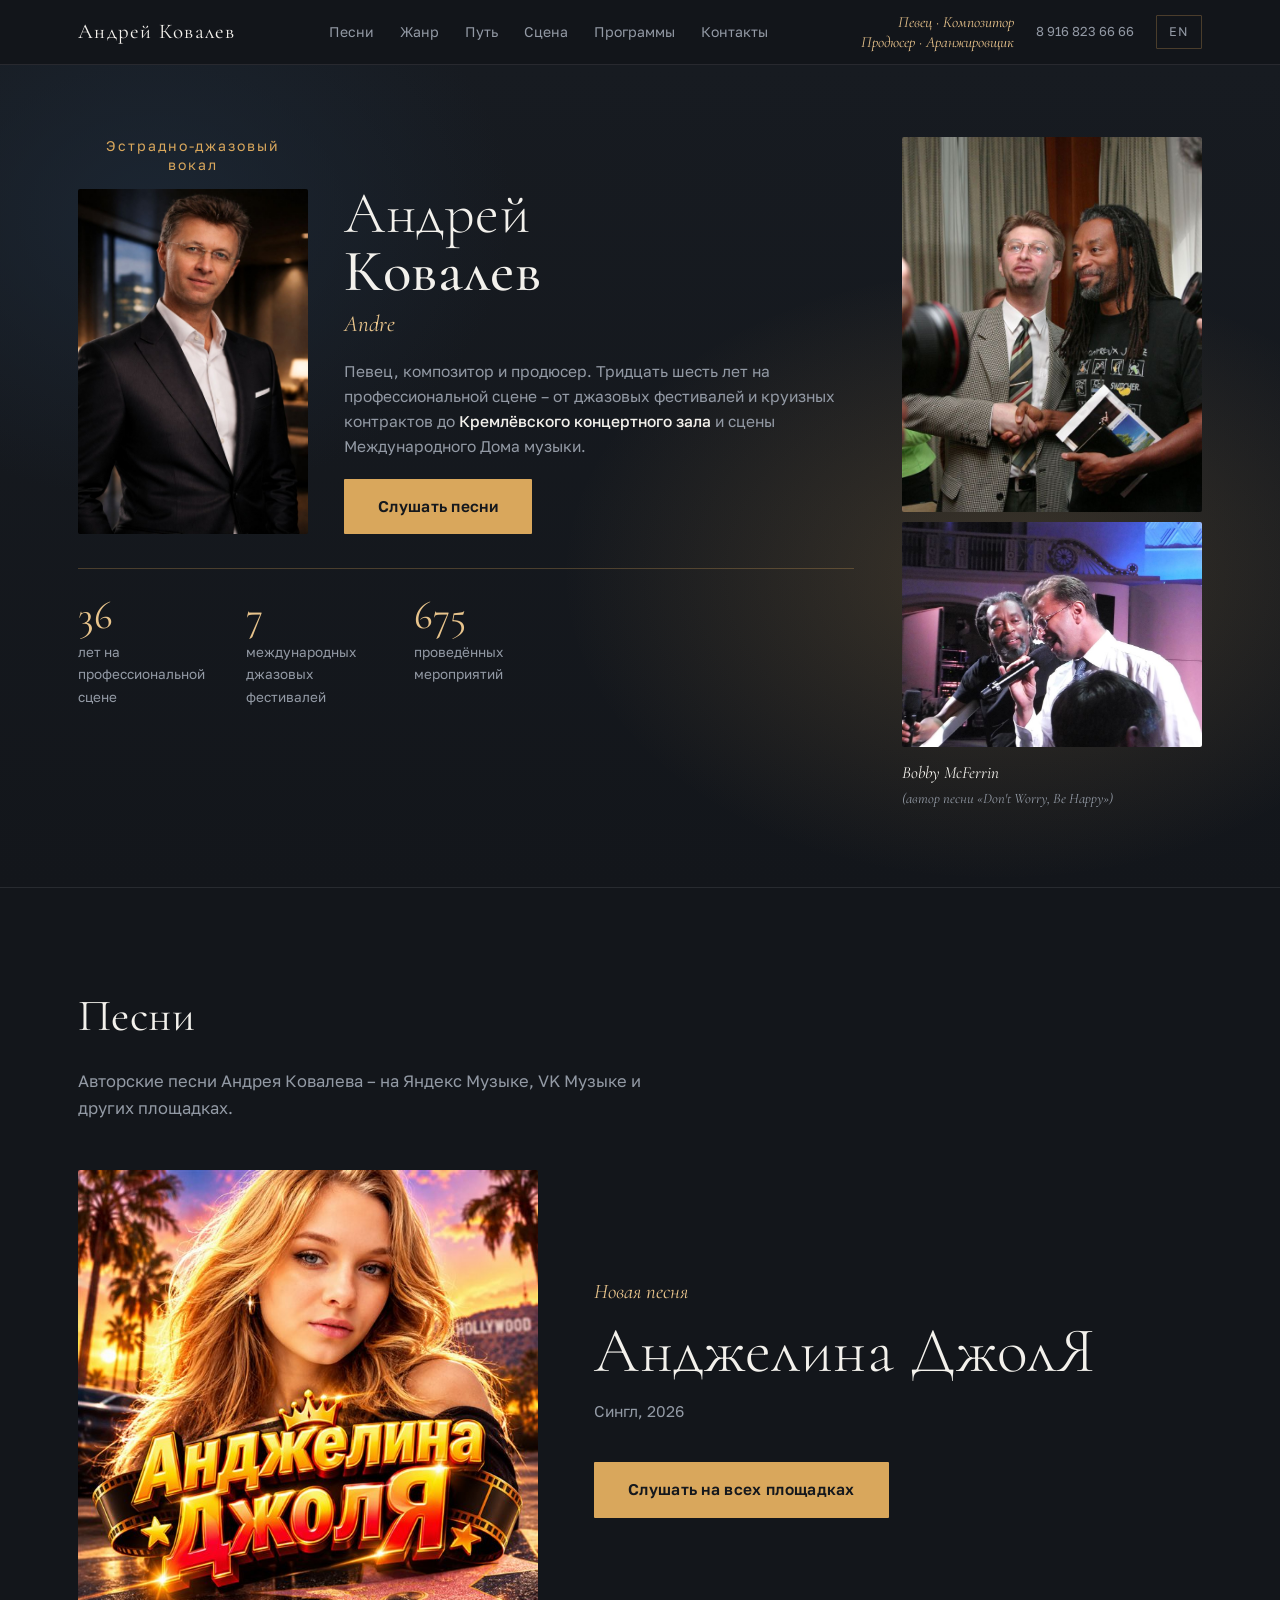
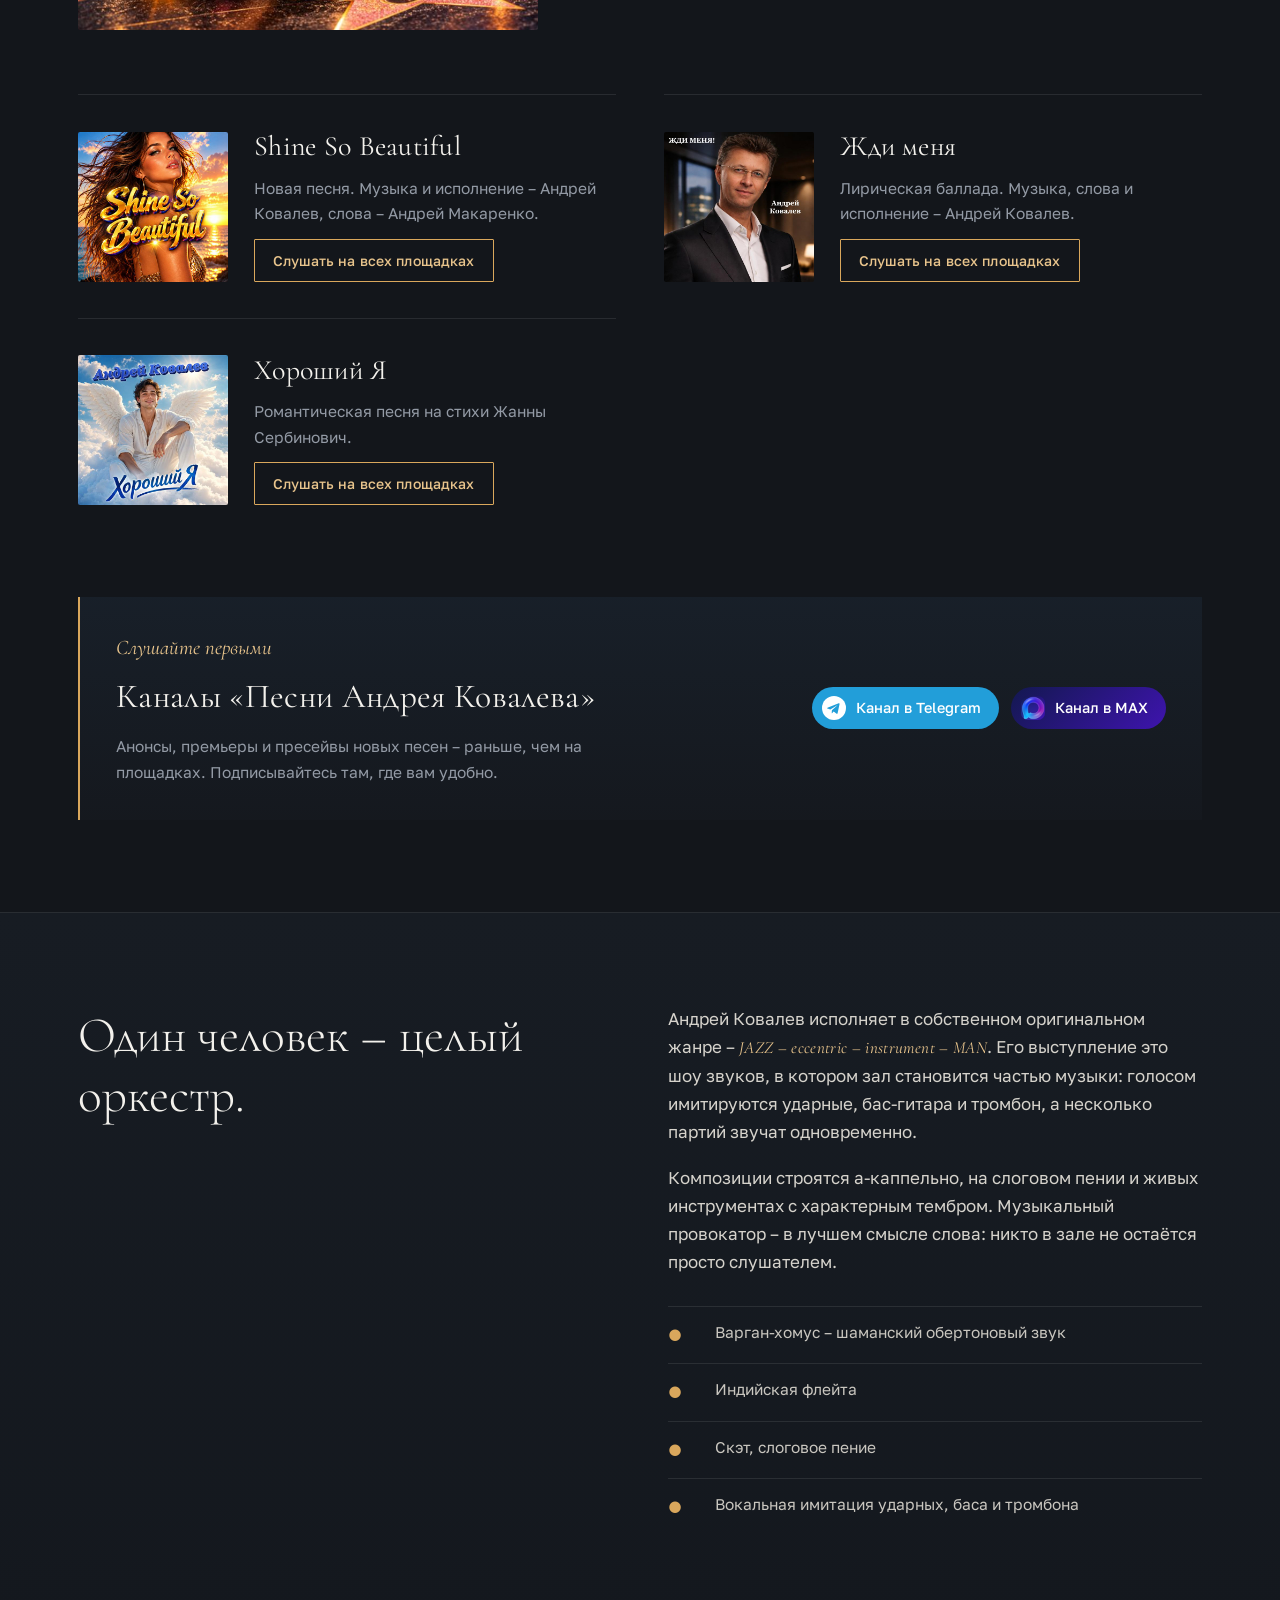
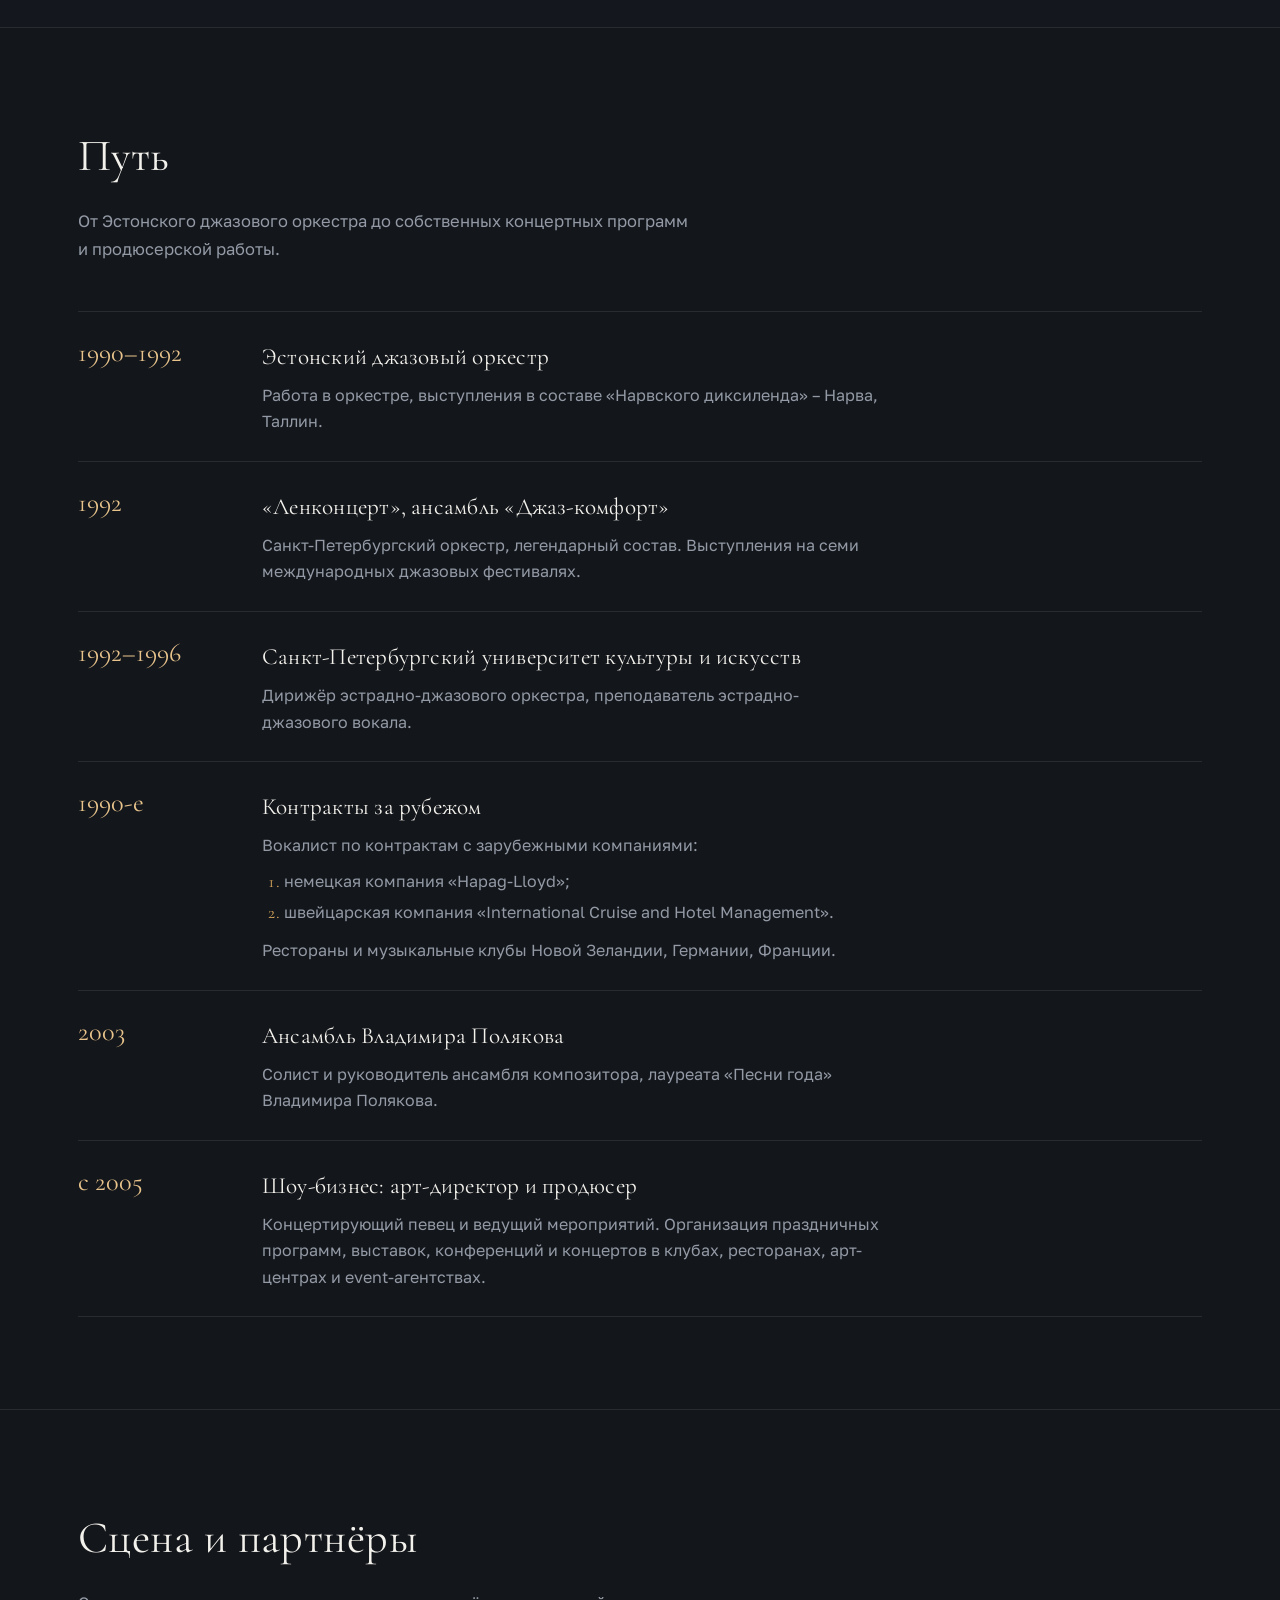
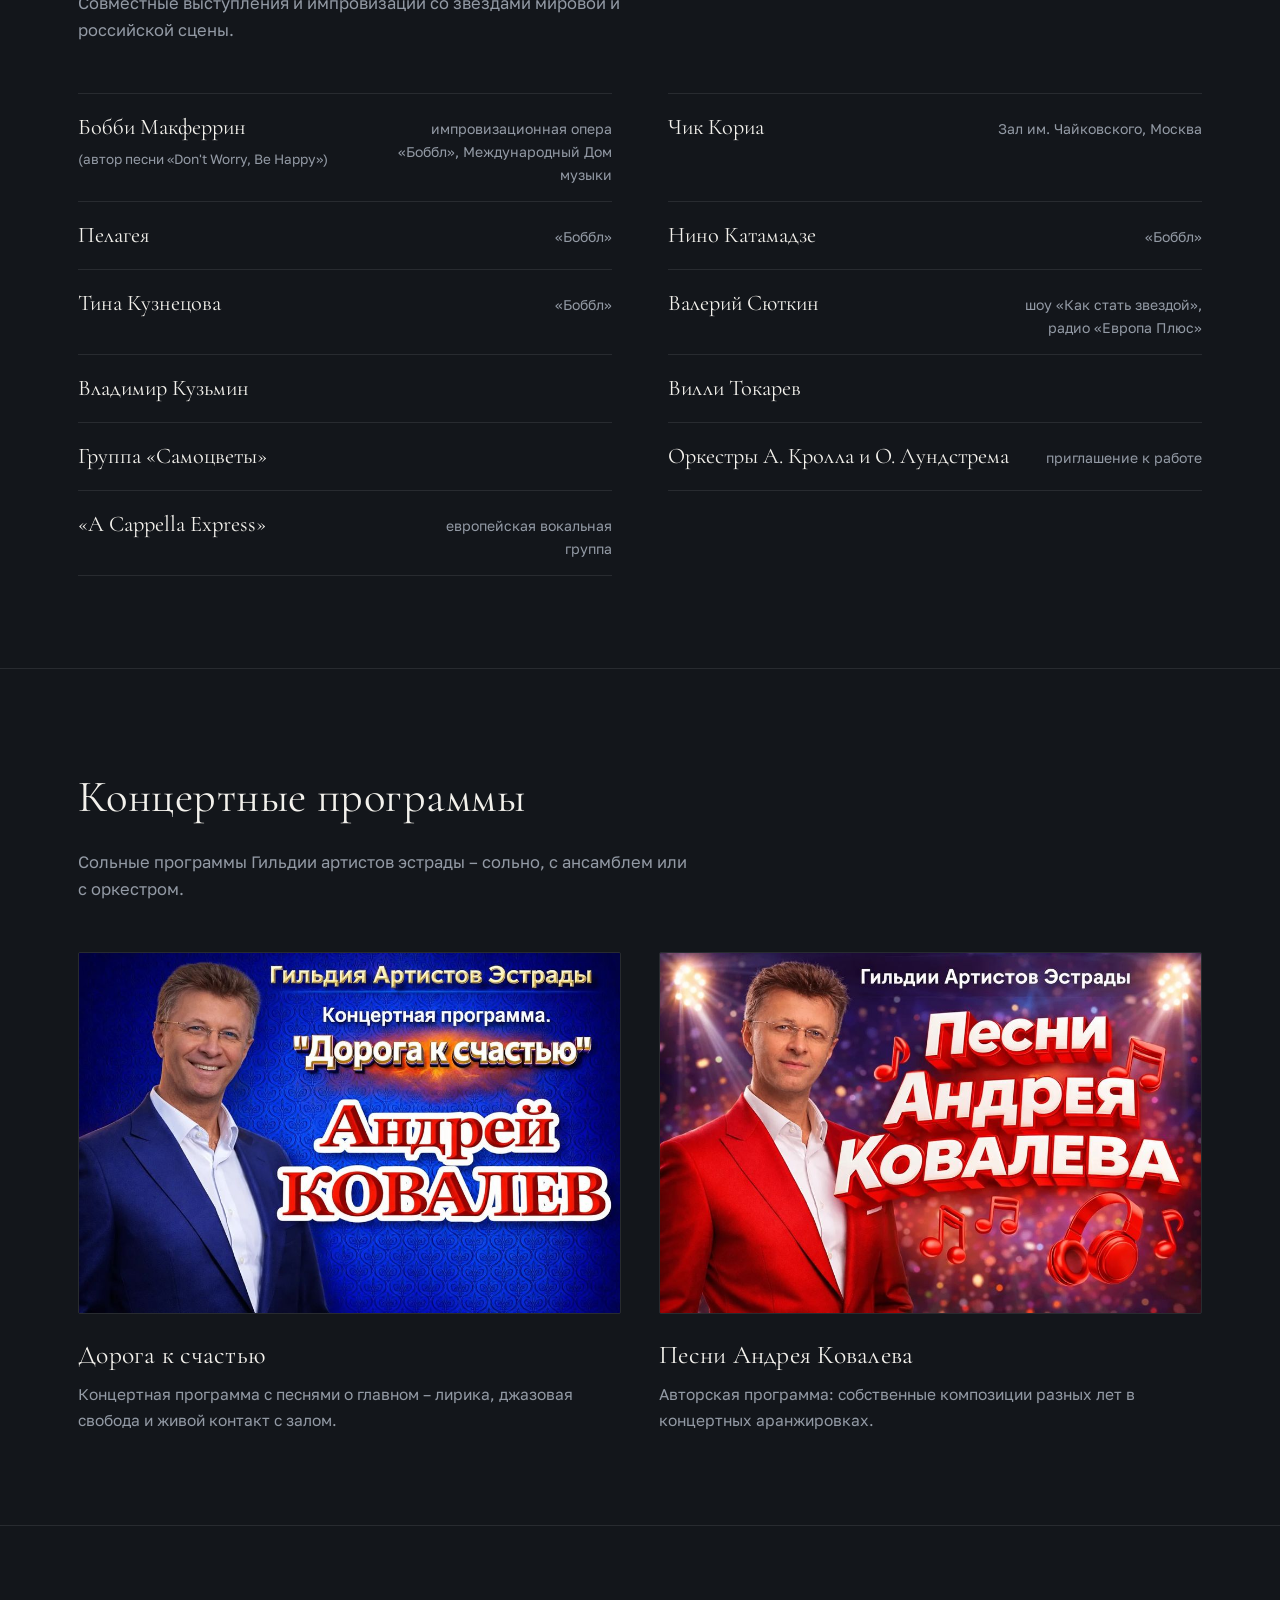
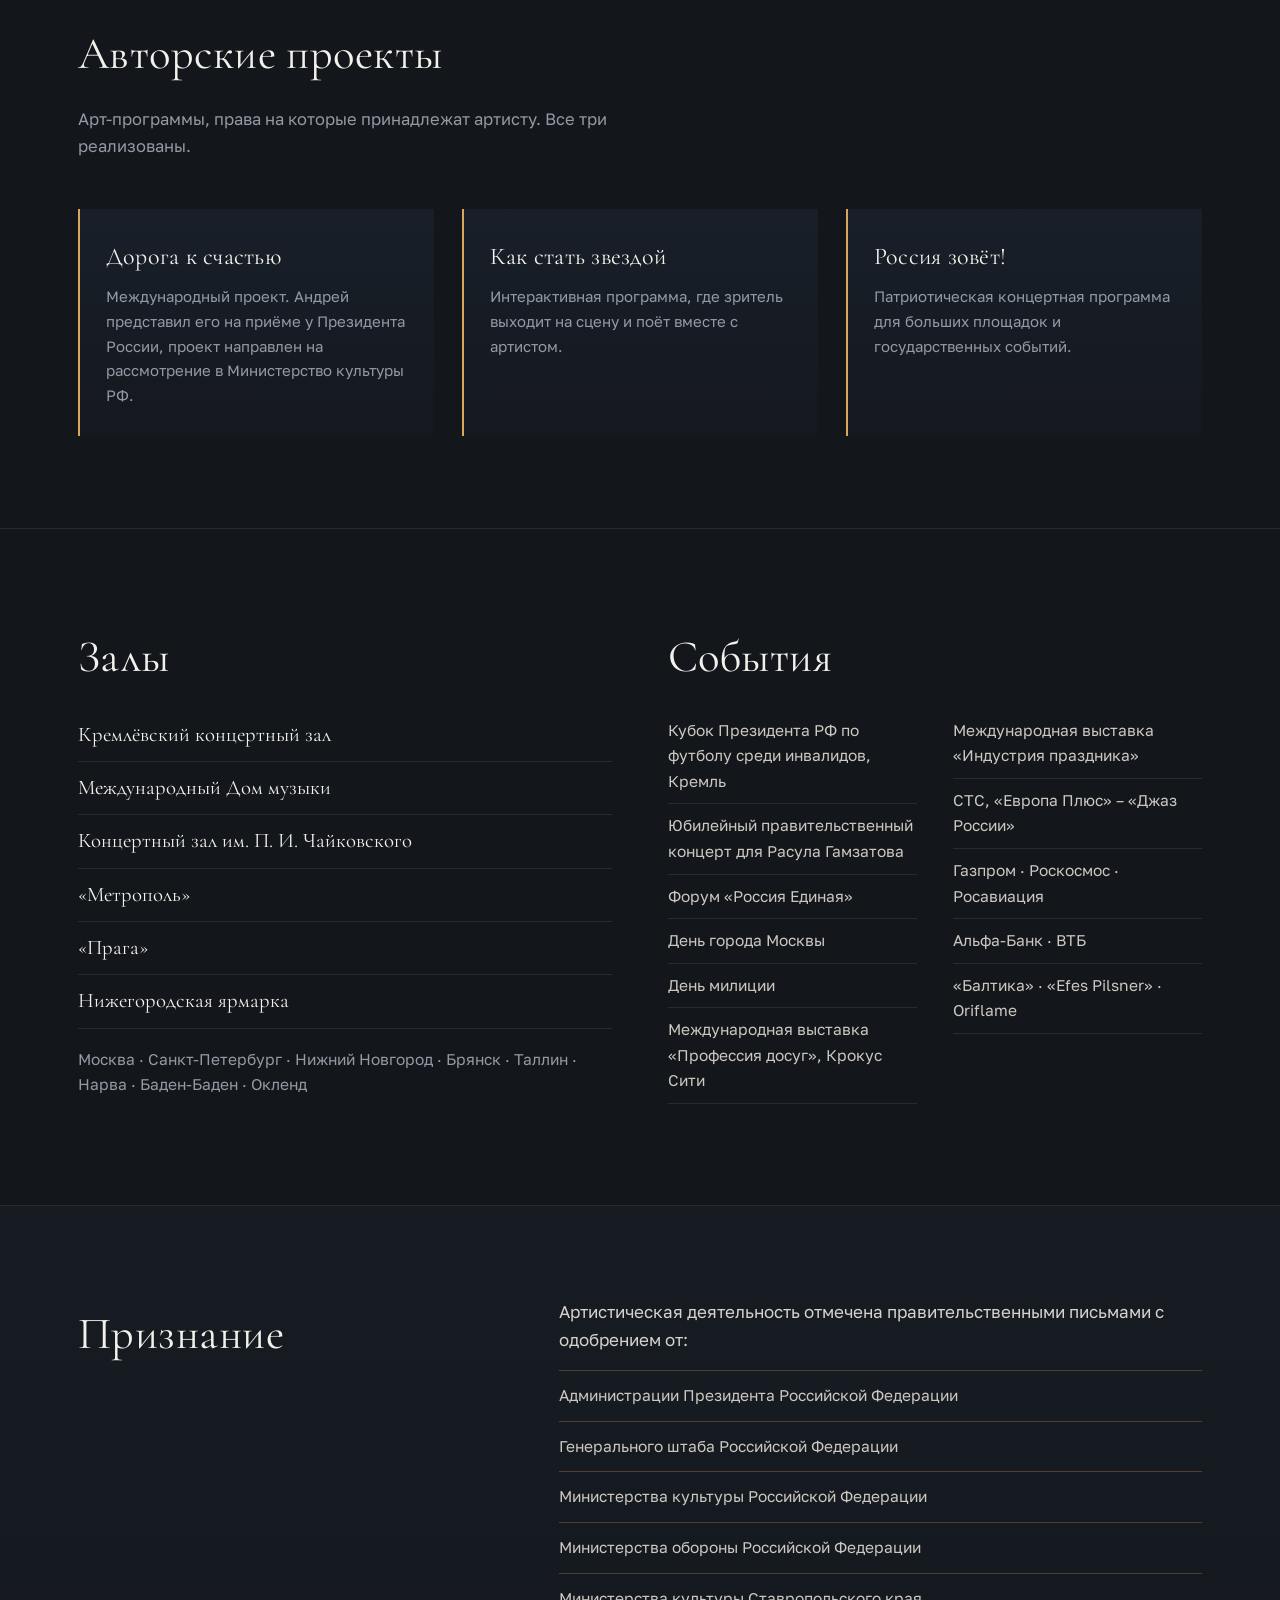
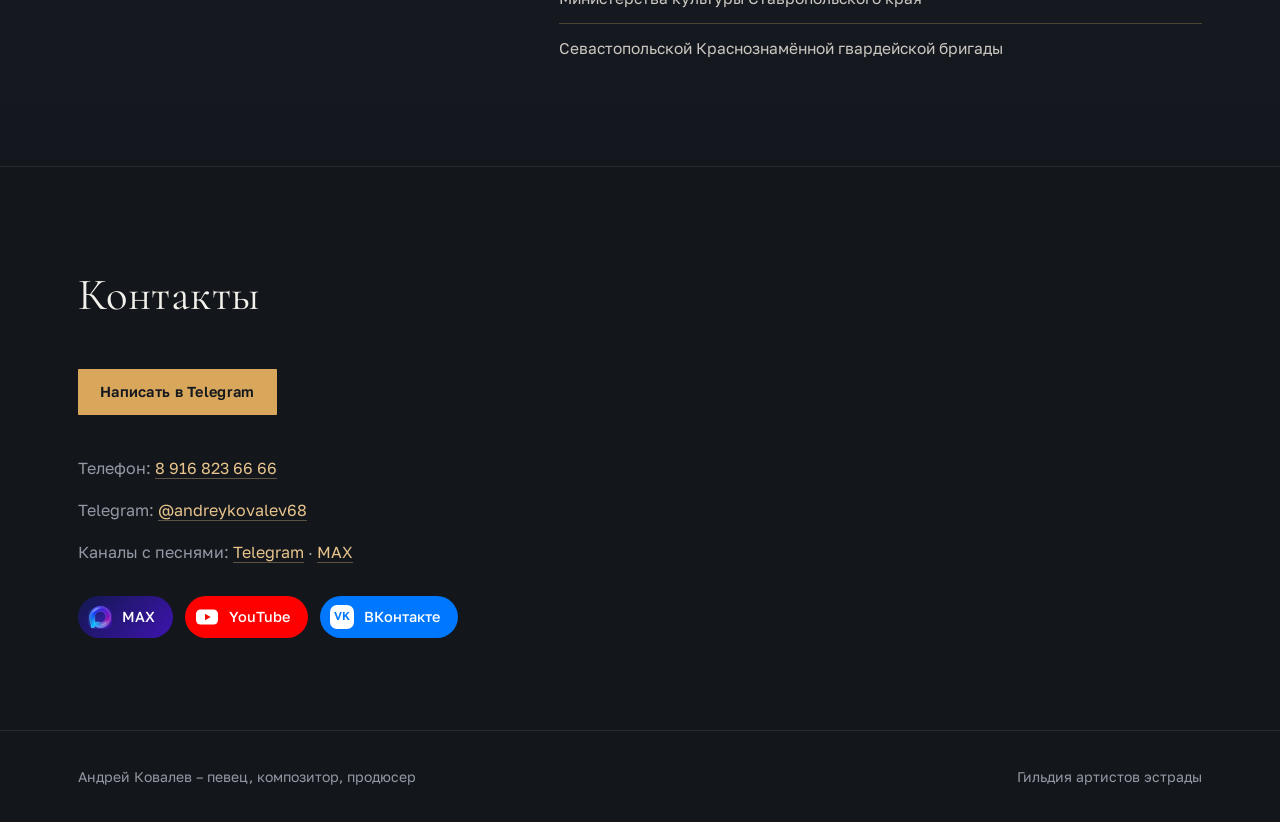
==== commit 61a02e5d: "Andre, 36 лет, 675 мероприятий, короткие тире; английская версия en/; фото и стили вынесены в файлы " ====
--- a/index.html
+++ b/index.html
@@ -3,276 +3,14 @@
 <head>
 <meta charset="utf-8">
 <meta name="viewport" content="width=device-width, initial-scale=1">
-<title>Андрей Ковалев — певец, композитор, продюсер</title>
-<meta name="description" content="Андрей Ковалев (Анжей) — эстрадно-джазовый вокалист, композитор, продюсер и аранжировщик. Человек-оркестр, автор жанра JAZZ - eccentric - instrument - MAN.">
+<title>Андрей Ковалев – певец, композитор, продюсер</title>
+<meta name="description" content="Андрей Ковалев (Andre) – эстрадно-джазовый вокалист, композитор, продюсер и аранжировщик. Человек-оркестр, автор жанра JAZZ – eccentric – instrument – MAN.">
 <link rel="preconnect" href="https://fonts.googleapis.com">
 <link rel="preconnect" href="https://fonts.gstatic.com" crossorigin>
 <link href="https://fonts.googleapis.com/css2?family=Cormorant+Garamond:ital,wght@0,300;0,400;0,500;0,600;1,300;1,400&family=Golos+Text:wght@400;500;600&display=swap" rel="stylesheet">
-<style>
-:root{
-  --night:#13161B;
-  --night-2:#181C23;
-  --window:#1C2734;
-  --lamp:#D9A75C;
-  --lamp-soft:#E8C48C;
-  --shirt:#F3F1EC;
-  --muted:#939AA5;
-  --line:rgba(217,167,92,.28);
-  --line-cool:rgba(255,255,255,.09);
-  --maxw:1180px;
-}
-:root:not([data-theme="light"]){color-scheme:dark}
-@media (prefers-color-scheme: dark){:root:not([data-theme="light"]){--night:#13161B}}
-:root[data-theme="dark"]{--night:#13161B}
-
-*{box-sizing:border-box}
-html{scroll-behavior:smooth}
-@media (prefers-reduced-motion: reduce){html{scroll-behavior:auto}}
-body{
-  margin:0;
-  background:var(--night);
-  color:var(--shirt);
-  font-family:"Golos Text","Helvetica Neue",Arial,system-ui,sans-serif;
-  font-size:17px;
-  line-height:1.65;
-  -webkit-font-smoothing:antialiased;
-}
-img{max-width:100%;display:block}
-a{color:var(--lamp-soft);text-decoration:none;border-bottom:1px solid rgba(232,196,140,.35);transition:border-color .2s,color .2s}
-a:hover{color:var(--shirt);border-color:var(--shirt)}
-a:focus-visible,button:focus-visible{outline:2px solid var(--lamp);outline-offset:3px}
-
-.wrap{max-width:var(--maxw);margin:0 auto;padding:0 28px}
-
-h1,h2,h3,.display{font-family:"Cormorant Garamond",Georgia,"Times New Roman",serif;font-weight:400;letter-spacing:.01em}
-
-/* ——— шапка ——— */
-.top{position:sticky;top:0;z-index:20;background:rgba(19,22,27,.86);backdrop-filter:blur(10px);border-bottom:1px solid var(--line-cool)}
-.top .wrap{display:flex;align-items:center;justify-content:space-between;gap:24px;min-height:64px;flex-wrap:wrap;padding-top:10px;padding-bottom:10px}
-.brand{font-family:"Cormorant Garamond",serif;font-size:21px;letter-spacing:.06em;color:var(--shirt)}
-.nav{display:flex;gap:26px;font-size:14px;color:var(--muted)}
-.nav a{color:var(--muted);border:0}
-.nav a:hover{color:var(--lamp-soft)}
-@media (max-width:820px){.nav{display:none}}
-
-.corner{display:flex;align-items:center;gap:22px}
-.corner-roles{font-family:"Cormorant Garamond",serif;font-style:italic;font-size:15.5px;color:var(--lamp-soft);text-align:right;line-height:1.3}
-.corner-phone{font-size:13px;color:var(--muted);border:0}
-.corner-phone:hover{color:var(--lamp-soft)}
-.lang-btn{border:1px solid var(--line);color:var(--muted);font-size:12.5px;letter-spacing:.06em;padding:6px 12px;border-radius:1px}
-.lang-btn:hover{color:var(--shirt);border-color:var(--lamp-soft)}
-@media (max-width:640px){.corner-roles{display:none}}
-
-/* ——— герой ——— */
-.hero{position:relative;overflow:hidden;border-bottom:1px solid var(--line-cool)}
-.hero::before{
-  content:"";position:absolute;inset:0;
-  background:
-    radial-gradient(55% 60% at 78% 62%, rgba(217,167,92,.20), transparent 62%),
-    radial-gradient(40% 50% at 12% 18%, rgba(28,39,52,.9), transparent 70%),
-    linear-gradient(180deg,#171B21 0%,#13161B 100%);
-}
-.hero .wrap{position:relative;padding-top:72px;padding-bottom:76px}
-.hero-grid{display:grid;grid-template-columns:minmax(0,1fr) 300px;gap:48px;align-items:start}
-.hero-photos{margin:0;display:grid;gap:10px}
-.hero-photos img{width:100%;object-fit:cover;border-radius:2px}
-.hero-photos .ph-a{aspect-ratio:4/5;object-position:55% 22%}
-.hero-photos .ph-b{aspect-ratio:4/3}
-.hero-photos figcaption{margin-top:2px;font-size:17px;color:var(--shirt)}
-.hero-photos .cap-note{display:block;font-size:14.5px;color:var(--muted)}
-@media (max-width:980px){
-  .hero-grid{grid-template-columns:1fr;gap:36px}
-  .hero-photos{grid-template-columns:1fr 1fr}
-  .hero-photos .ph-a{aspect-ratio:4/3;object-position:55% 25%}
-  .hero-photos figcaption{grid-column:1/-1}
-}
-.identity{display:flex;align-items:stretch;gap:36px}
-.identity .portrait{flex:0 0 auto;width:230px}
-.identity .portrait img{width:100%;border-radius:2px;filter:contrast(1.02)}
-.id-text{flex:1 1 auto;min-width:0;padding-top:calc(2 * 14px * 1.35 + 14px);display:flex;flex-direction:column;align-items:flex-start}
-.id-text h1{margin:-.06em 0 .08em;font-size:clamp(2.4rem,4.6vw,4.3rem);line-height:.98}
-.id-text .alias{font-size:clamp(1.1rem,1.8vw,1.45rem)}
-.id-text .roles{font-size:15.5px;line-height:1.6;max-width:58ch;margin:16px 0 20px}
-.hero .id-text .hero-cta{margin-top:auto}
-.identity .portrait{display:flex;flex-direction:column;align-items:center}
-.eyebrow{width:max-content;text-align:center;font-size:14px;line-height:1.35;color:var(--lamp);letter-spacing:.14em;margin-bottom:14px}
-h1{font-size:clamp(2.4rem,6.2vw,5.6rem);line-height:.96;margin:.18em 0 .1em;font-weight:300}
-h1 .last{display:block;font-weight:500}
-.alias{font-family:"Cormorant Garamond",serif;font-style:italic;font-size:clamp(1.15rem,2.2vw,1.75rem);color:var(--lamp-soft)}
-.roles{font-size:16.5px;color:var(--muted);max-width:46ch;margin:24px 0 0}
-.roles strong{color:var(--shirt);font-weight:500}
-.hero-meta{display:flex;gap:40px;margin-top:34px;padding-top:26px;border-top:1px solid var(--line)}
-.hero-meta div{max-width:16ch}
-.hero-meta .num{font-family:"Cormorant Garamond",serif;font-size:2.5rem;line-height:1;color:var(--lamp-soft)}
-.hero-meta .cap{font-size:13.5px;color:var(--muted);margin-top:6px}
-@media (max-width:640px){
-  .hero .wrap{padding-top:44px;padding-bottom:48px}
-  .identity{gap:16px;align-items:flex-start}
-  .id-text h1{font-size:2.3rem}
-  .id-text .roles{font-size:14.5px;margin:12px 0 16px}
-  .identity .portrait{width:104px}
-  .eyebrow{font-size:10.5px;letter-spacing:.06em;margin-bottom:8px}
-  .id-text{padding-top:calc(2 * 10.5px * 1.35 + 8px)}
-  .alias{margin-top:2px}
-  .roles{margin-top:14px;font-size:14.5px;line-height:1.55}
-  .hero .hero-cta{margin-top:18px;padding:12px 22px}
-  .hero-meta{gap:24px;flex-wrap:wrap}
-}
-
-/* ——— секции ——— */
-section{padding:92px 0}
-section + section{border-top:1px solid var(--line-cool)}
-.sec-head{font-size:clamp(1.9rem,3.6vw,2.8rem);margin:0 0 14px;font-weight:400}
-.sec-sub{color:var(--muted);max-width:62ch;margin:0 0 48px;font-size:16.5px}
-
-.hero .hero-cta{margin-top:26px}
-
-/* песни */
-.song-new{display:grid;grid-template-columns:minmax(0,460px) minmax(0,1fr);gap:56px;align-items:center}
-.song-new-media{display:block}
-.song-new-media img{width:100%;border-radius:2px}
-.song-cover{aspect-ratio:1/1;object-fit:cover}
-.song-poster{aspect-ratio:1/2;object-fit:cover}
-.song-caption{margin:12px 0 0;font-family:"Cormorant Garamond",serif;font-style:italic;font-size:15px;color:var(--muted)}
-.song-flag{margin:0;font-family:"Cormorant Garamond",serif;font-style:italic;font-size:1.3rem;color:var(--lamp-soft)}
-.song-new-text h3{font-size:clamp(2.4rem,5vw,4.2rem);line-height:1;font-weight:300;margin:.15em 0 .25em}
-.song-meta{margin:0 0 28px;color:var(--muted);font-size:15.5px}
-.song-list{display:grid;grid-template-columns:1fr 1fr;column-gap:48px;margin-top:64px}
-.song{display:grid;grid-template-columns:150px 1fr;gap:26px;align-items:center;padding:28px 0;border-top:1px solid var(--line-cool)}
-.song img{width:100%;aspect-ratio:1/1;object-fit:cover;border-radius:2px}
-.song h3{margin:0 0 6px;font-size:1.75rem}
-.song p{margin:0 0 12px;color:var(--muted);font-size:15.5px}
-.song-link{display:inline-block;padding:9px 18px;border:1px solid var(--lamp);border-radius:1px;color:var(--lamp-soft);font-size:14px;font-weight:500;letter-spacing:.01em}
-.song-link:hover{background:var(--lamp);color:#15181D;border-color:var(--lamp)}
-@media (max-width:880px){
-  .song-new{grid-template-columns:1fr;gap:30px}
-  .song-list{grid-template-columns:1fr;margin-top:44px}
-}
-@media (max-width:520px){.song{grid-template-columns:104px 1fr;gap:18px}.song h3{font-size:1.45rem}}
-
-/* жанр */
-.genre{background:linear-gradient(180deg,#171C23,#14181E)}
-.genre-tag{color:var(--lamp-soft);font-family:"Cormorant Garamond",serif;font-style:italic;letter-spacing:.02em;white-space:normal}
-.genre-quote{font-family:"Cormorant Garamond",serif;font-size:clamp(1.75rem,4.2vw,3.1rem);line-height:1.22;font-weight:300;max-width:20ch;margin:0}
-.genre-grid{display:grid;grid-template-columns:1fr 1fr;gap:56px;align-items:start}
-.genre-body p{margin:0 0 18px;color:#D6D3CC}
-.tools{list-style:none;padding:0;margin:30px 0 0;display:grid;gap:0}
-.tools li{display:flex;gap:18px;padding:13px 0;border-top:1px solid var(--line-cool);font-size:15.5px;color:#C9C6BF}
-.tools li span{color:var(--lamp);flex:0 0 auto;font-family:"Cormorant Garamond",serif;font-size:1.15rem;min-width:1.6em}
-@media (max-width:880px){.genre-grid{grid-template-columns:1fr;gap:34px}}
-
-/* путь */
-.path{display:grid;gap:0}
-.step{display:grid;grid-template-columns:150px 1fr;gap:34px;padding:26px 0;border-top:1px solid var(--line-cool)}
-.step:last-child{border-bottom:1px solid var(--line-cool)}
-.year{font-family:"Cormorant Garamond",serif;font-size:1.65rem;color:var(--lamp-soft);line-height:1.2}
-.step h3{margin:0 0 6px;font-size:1.45rem;color:var(--shirt)}
-.step p{margin:0;color:var(--muted);font-size:16px;max-width:62ch}
-.step-list{margin:6px 0 10px;padding-left:1.4em;color:var(--muted);font-size:16px;max-width:62ch}
-.step-list li{padding:2px 0}
-.step-list li::marker{color:var(--lamp);font-family:"Cormorant Garamond",serif;font-size:1.1em}
-@media (max-width:700px){.step{grid-template-columns:1fr;gap:6px}}
-
-/* сцена */
-.stage-grid .names{display:grid;grid-template-columns:1fr 1fr;column-gap:56px}
-.stage-grid .names li:nth-child(2){border-top:1px solid var(--line-cool)}
-@media (max-width:760px){.stage-grid .names{grid-template-columns:1fr}.stage-grid .names li:nth-child(2){border-top:0}}
-.stage-grid figure{margin:0}
-.stage-grid img{border-radius:2px}
-figcaption{font-size:13.5px;color:var(--muted);margin-top:12px;font-style:italic;font-family:"Cormorant Garamond",serif;font-size:15px}
-.names{list-style:none;padding:0;margin:0}
-.names li{padding:15px 0;border-bottom:1px solid var(--line-cool);display:flex;justify-content:space-between;gap:20px;align-items:baseline}
-.names li:first-child{border-top:1px solid var(--line-cool)}
-.names .who{font-family:"Cormorant Garamond",serif;font-size:1.4rem;color:var(--shirt)}
-.names .who-note{display:block;font-family:"Golos Text",sans-serif;font-size:13.5px;color:var(--muted);margin-top:2px}
-.names .what{font-size:14px;color:var(--muted);text-align:right;max-width:24ch}
-@media (max-width:880px){.stage-grid{grid-template-columns:1fr;gap:34px}}
-
-/* программы */
-.programs{display:grid;grid-template-columns:1fr 1fr;gap:38px}
-.program img{border-radius:2px;border:1px solid var(--line-cool)}
-.program h3{font-size:1.6rem;margin:20px 0 6px}
-.program p{margin:0;color:var(--muted);font-size:15.5px}
-@media (max-width:760px){.programs{grid-template-columns:1fr;gap:30px}}
-
-/* проекты */
-.projects{display:grid;grid-template-columns:repeat(3,1fr);gap:28px;margin-top:8px}
-.project{padding:28px 26px;background:linear-gradient(180deg,rgba(28,39,52,.55),rgba(24,28,35,.4));border-left:2px solid var(--lamp)}
-.project h3{margin:0 0 8px;font-size:1.5rem}
-.project p{margin:0;font-size:15px;color:var(--muted)}
-@media (max-width:820px){.projects{grid-template-columns:1fr}}
-
-/* залы и события */
-.two{display:grid;grid-template-columns:1fr 1fr;gap:56px}
-.plain{list-style:none;padding:0;margin:0;column-gap:36px}
-.plain li{padding:9px 0;border-bottom:1px solid var(--line-cool);font-size:15.5px;color:#CCC8C1;break-inside:avoid}
-.halls li{font-family:"Cormorant Garamond",serif;font-size:1.3rem;color:var(--shirt)}
-.geo{color:var(--muted);font-size:15.5px;margin-top:18px}
-@media (max-width:820px){.two{grid-template-columns:1fr;gap:44px}}
-.events .plain{columns:2}
-@media (max-width:620px){.events .plain{columns:1}}
-
-/* признание */
-.recog{background:linear-gradient(180deg,#171C23,#14181E)}
-.recog-inner{display:grid;grid-template-columns:.8fr 1.2fr;gap:52px;align-items:start}
-.recog p{margin:0 0 16px;color:#D6D3CC}
-.letters{list-style:none;padding:0;margin:0}
-.letters li{padding:12px 0;border-top:1px solid var(--line);font-size:15.5px;color:#CCC8C1}
-@media (max-width:820px){.recog-inner{grid-template-columns:1fr;gap:30px}}
-
-/* контакты */
-.contact{text-align:left}
-.contact .sec-head{margin-bottom:26px}
-.cta{display:inline-block;margin-top:10px;padding:15px 34px;background:var(--lamp);color:#15181D;border:0;border-radius:1px;font-weight:600;font-size:15.5px;letter-spacing:.02em}
-.cta:hover{background:var(--lamp-soft);color:#15181D}
-.contact .cta-small{padding:11px 22px;font-size:14.5px}
-.socials{display:flex;flex-wrap:wrap;gap:12px;margin-top:22px}
-.soc{display:inline-flex;align-items:center;gap:10px;padding:9px 18px 9px 10px;border:0;border-radius:999px;color:#fff;font-size:14.5px;font-weight:500;transition:filter .2s}
-.soc:hover{color:#fff;filter:brightness(1.12)}
-.soc-ico{width:24px;height:24px;flex:0 0 auto;display:inline-grid;place-items:center;border-radius:7px;font-size:11.5px;font-weight:600;line-height:1}
-.soc-max{background:linear-gradient(135deg,#131850,#3E14AE)}
-img.soc-ico{display:block;max-width:none}
-.soc-yt{background:#FF0000}
-.soc-vk{background:#0077FF}
-.soc-ico-vk{background:#fff;color:#0077FF}
-.soc-tg{background:#229ED9}
-
-/* каналы с песнями */
-.channels{display:grid;grid-template-columns:minmax(0,1fr) auto;gap:28px 48px;align-items:center;margin-top:56px;padding:34px 36px;background:linear-gradient(180deg,rgba(28,39,52,.55),rgba(24,28,35,.4));border-left:2px solid var(--lamp)}
-.channels h3{margin:.1em 0 .3em;font-size:clamp(1.6rem,3vw,2.1rem);font-weight:400}
-.channels-text p:last-child{margin:0;color:var(--muted);font-size:15.5px;max-width:52ch}
-.channels-links{margin-top:0}
-.channels-links .soc:nth-child(1)::after{animation-delay:1.95s}
-.channels-links .soc:nth-child(2)::after{animation-delay:2.3s}
-@media (max-width:820px){.channels{grid-template-columns:1fr;padding:28px 22px}}
-
-/* волна света по кнопкам */
-.cta,.soc,.song-link{position:relative;overflow:hidden;isolation:isolate;transition:transform .2s ease,filter .2s ease,background .2s,color .2s}
-.cta::after,.soc::after,.song-link::after{content:"";position:absolute;top:0;left:-70%;width:45%;height:100%;background:linear-gradient(100deg,transparent 0%,rgba(255,255,255,.55) 50%,transparent 100%);transform:skewX(-20deg);pointer-events:none;animation:btn-wave 4s ease-in-out infinite}
-.cta:hover,.soc:hover,.song-link:hover{transform:translateY(-2px)}
-.song-link::after{background:linear-gradient(100deg,transparent 0%,rgba(232,196,140,.45) 50%,transparent 100%)}
-.song:nth-child(1) .song-link::after{animation-delay:.9s}
-.song:nth-child(2) .song-link::after{animation-delay:1.25s}
-.song:nth-child(3) .song-link::after{animation-delay:1.6s}
-.hero .hero-cta::after{animation-delay:1.2s}
-.song-new .cta::after{animation-delay:.6s}
-.socials .soc:nth-child(1)::after{animation-delay:.35s}
-.socials .soc:nth-child(2)::after{animation-delay:.7s}
-.socials .soc:nth-child(3)::after{animation-delay:1.05s}
-@keyframes btn-wave{0%{left:-70%}30%{left:140%}100%{left:140%}}
-@media (prefers-reduced-motion: reduce){.cta::after,.soc::after,.song-link::after{animation:none;display:none}.cta:hover,.soc:hover,.song-link:hover{transform:none}}
-.contact-lines{margin:24px 0 0;color:var(--muted);font-size:16px}
-.contact-lines div{padding:8px 0}
-
-footer{border-top:1px solid var(--line-cool);padding:34px 0;color:var(--muted);font-size:14px}
-footer .wrap{display:flex;justify-content:space-between;gap:20px;flex-wrap:wrap}
-
-/* один сдержанный вход при загрузке */
-.fade{opacity:0;transform:translateY(14px);animation:rise .9s cubic-bezier(.2,.7,.3,1) forwards}
-.fade.d1{animation-delay:.08s}.fade.d2{animation-delay:.18s}.fade.d3{animation-delay:.28s}
-@keyframes rise{to{opacity:1;transform:none}}
-@media (prefers-reduced-motion: reduce){.fade{animation:none;opacity:1;transform:none}}
-</style>
+<link rel="stylesheet" href="style.css">
+<link rel="alternate" hreflang="ru" href="https://kovalevandre.ru/">
+<link rel="alternate" hreflang="en" href="https://kovalevandre.ru/en/">
 </head>
 <body>
 
@@ -290,7 +28,7 @@
     <div class="corner">
       <div class="corner-roles">Певец · Композитор<br>Продюсер · Аранжировщик</div>
       <a class="corner-phone" href="tel:+79168236666">8&nbsp;916&nbsp;823&nbsp;66&nbsp;66</a>
-      <a class="lang-btn" href="https://claude.ai/artifact/6e6AyBnsL4R6PNNzAX12BH">EN</a>
+      <a class="lang-btn" href="en/" hreflang="en" lang="en">EN</a>
     </div>
   </div>
 </header>
@@ -299,23 +37,23 @@
   <div class="wrap hero-grid">
     <div class="hero-main">
     <div class="identity">
-      <div class="portrait fade d2"><div class="eyebrow">Эстрадно-джазовый<br>вокал</div><img src="[data-uri]" alt="Андрей Ковалев — портрет"></div>
+      <div class="portrait fade d2"><div class="eyebrow">Эстрадно-джазовый<br>вокал</div><img src="img/portret.jpg" alt="Андрей Ковалев – портрет"></div>
       <div class="id-text">
         <h1 class="fade d1">Андрей<span class="last">Ковалев</span></h1>
-        <div class="alias fade d1">Анжей</div>
-        <p class="roles fade d2">Певец, композитор и продюсер. Двадцать пять лет на профессиональной сцене — от джазовых фестивалей и круизных контрактов до <strong>Кремлёвского концертного зала</strong> и сцены Международного Дома музыки.</p>
+        <div class="alias fade d1">Andre</div>
+        <p class="roles fade d2">Певец, композитор и продюсер. Тридцать шесть лет на профессиональной сцене – от джазовых фестивалей и круизных контрактов до <strong>Кремлёвского концертного зала</strong> и сцены Международного Дома музыки.</p>
         <a class="cta hero-cta fade d2" href="#songs">Слушать песни</a>
       </div>
     </div>
     <div class="hero-meta fade d3">
-      <div><div class="num">25</div><div class="cap">лет на профессиональной сцене</div></div>
+      <div><div class="num">36</div><div class="cap">лет на профессиональной сцене</div></div>
       <div><div class="num">7</div><div class="cap">международных джазовых фестивалей</div></div>
-      <div><div class="num">675</div><div class="cap">компаний и площадок в работе</div></div>
+      <div><div class="num">675</div><div class="cap">проведённых мероприятий</div></div>
     </div>
     </div>
     <figure class="hero-photos fade d3">
-      <img class="ph-a" src="[data-uri]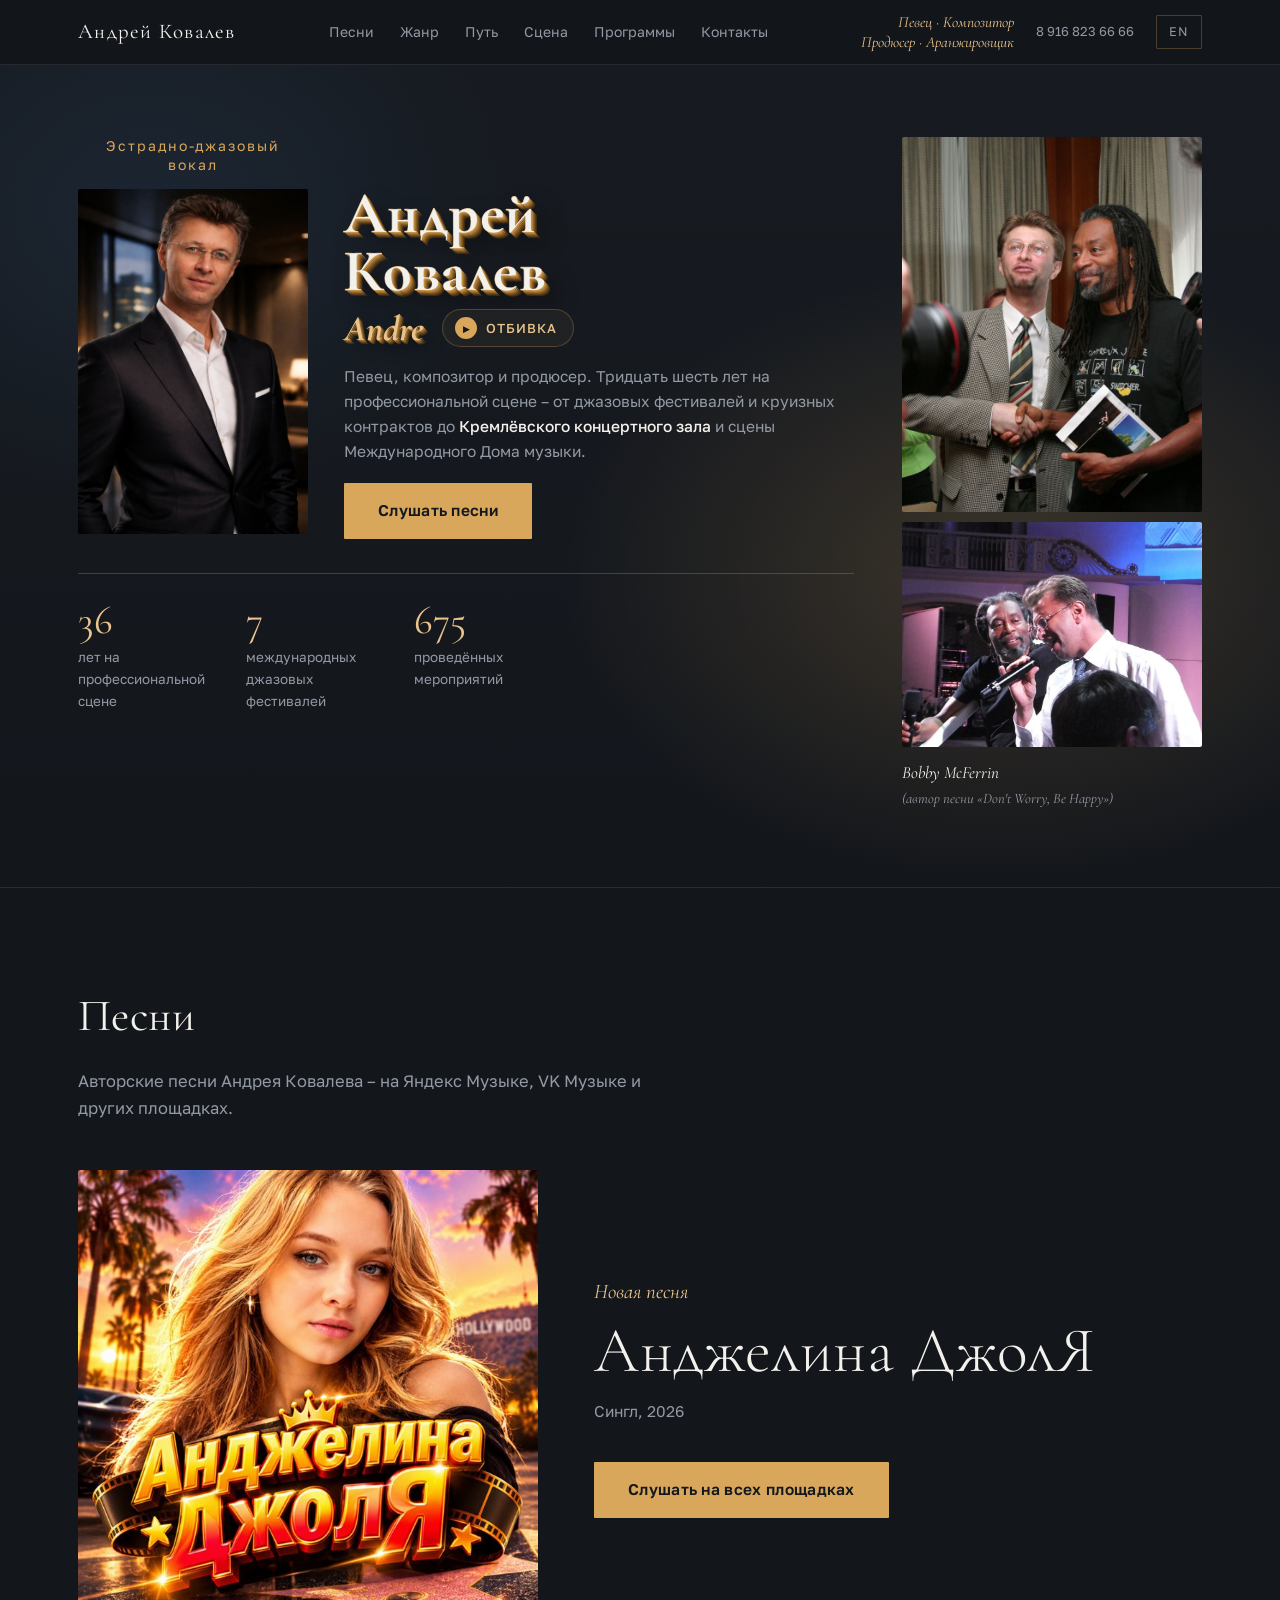
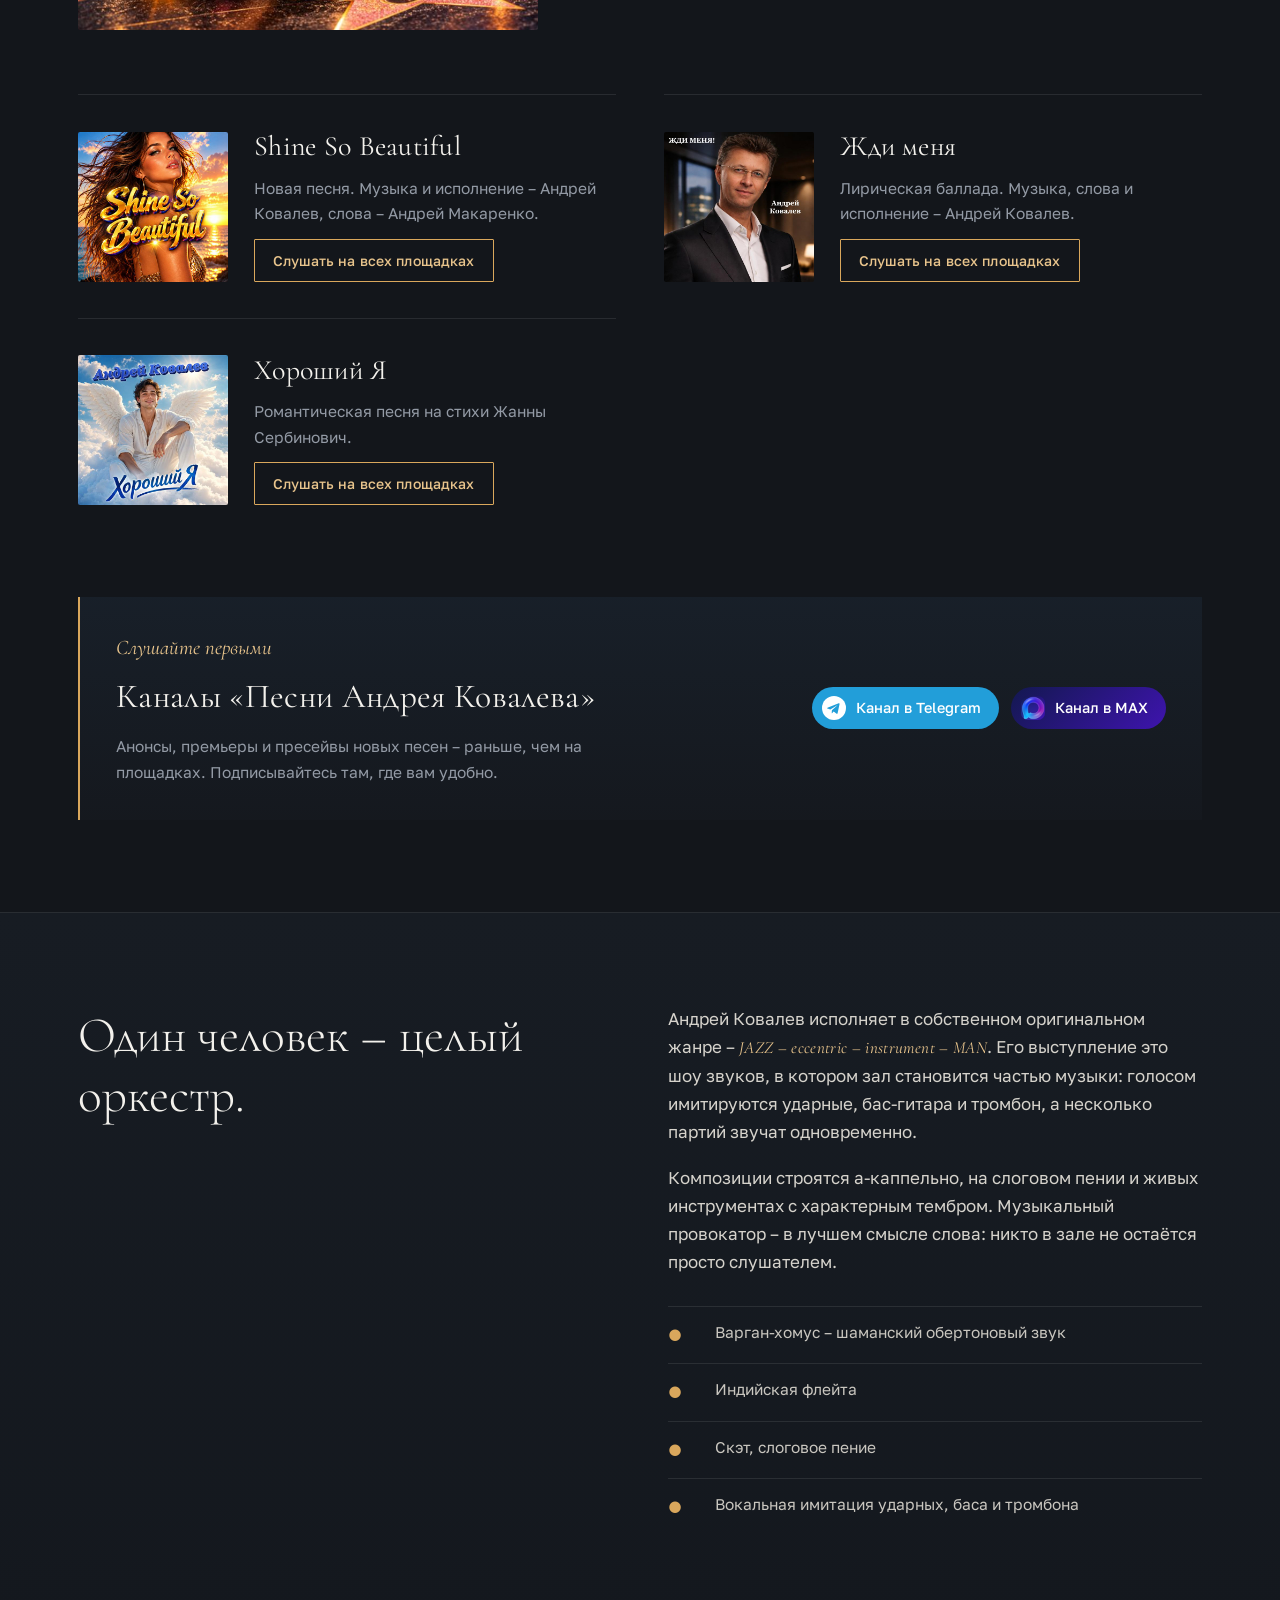
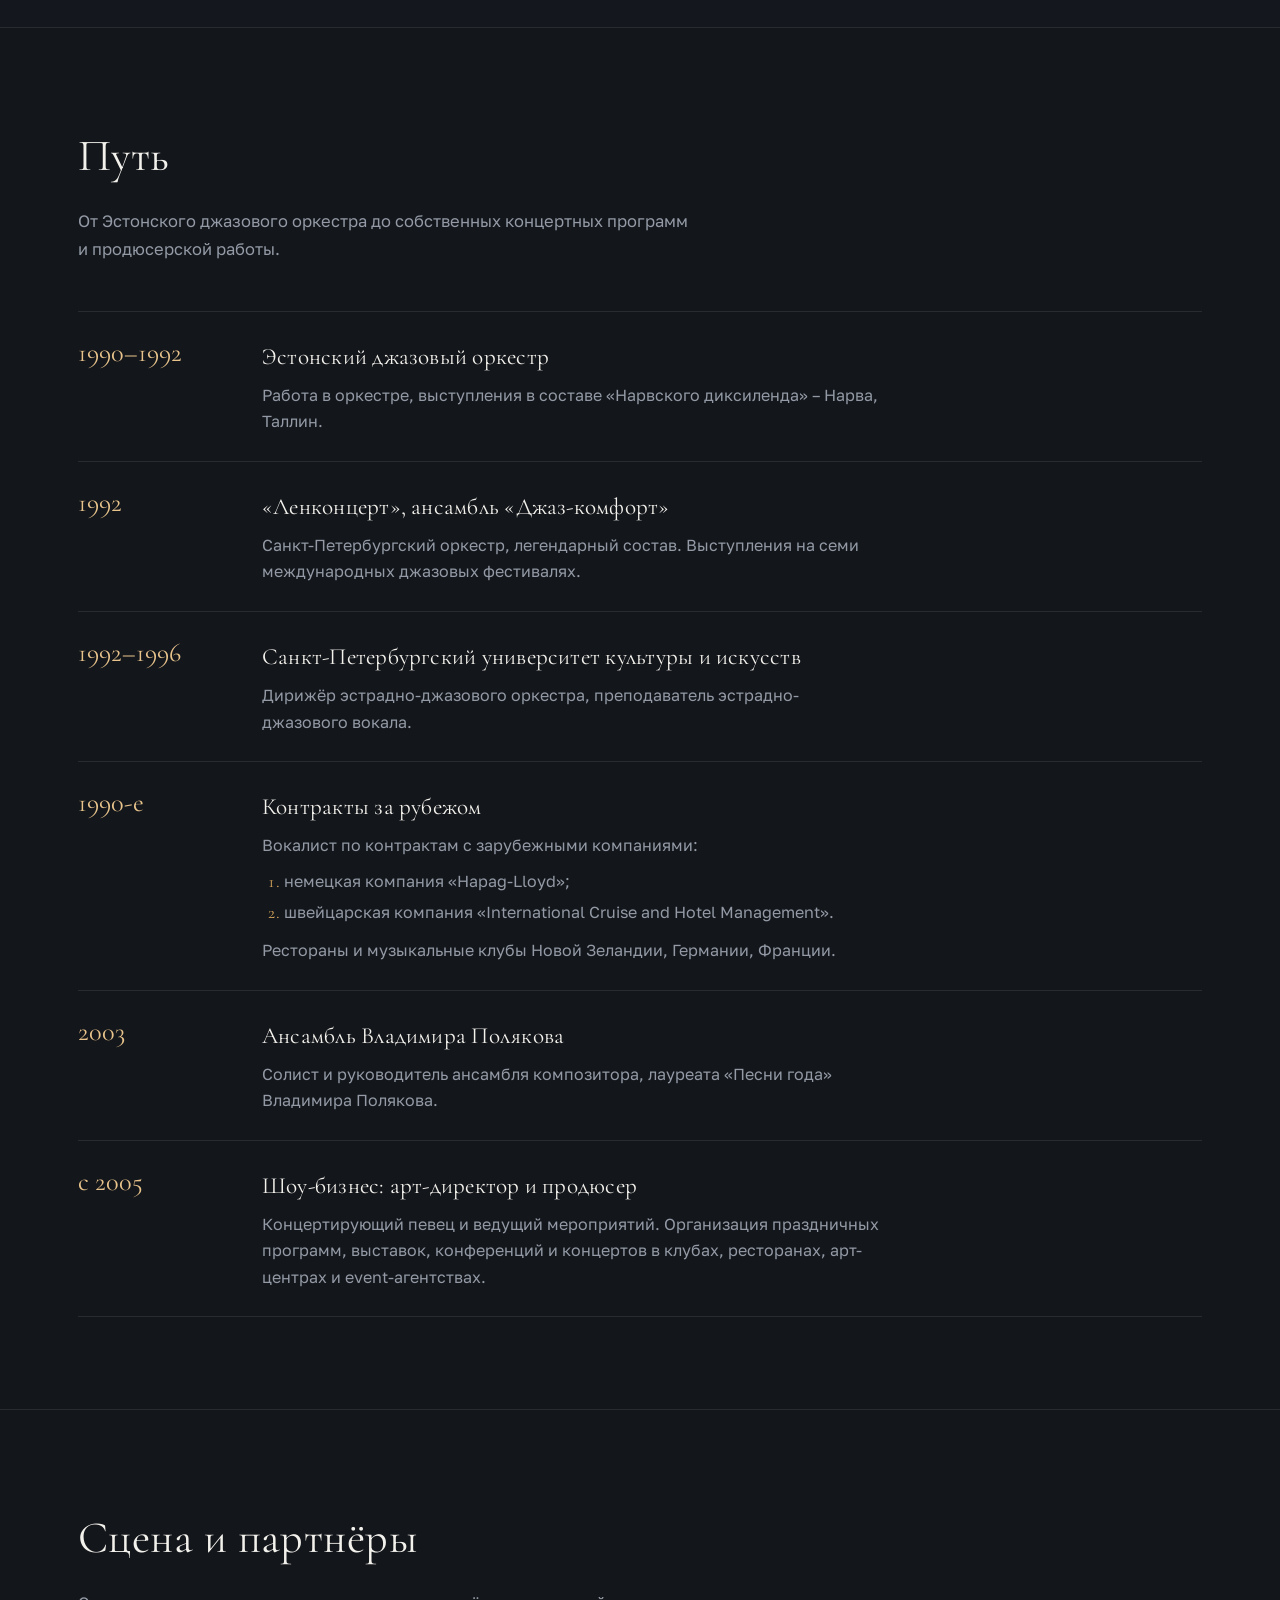
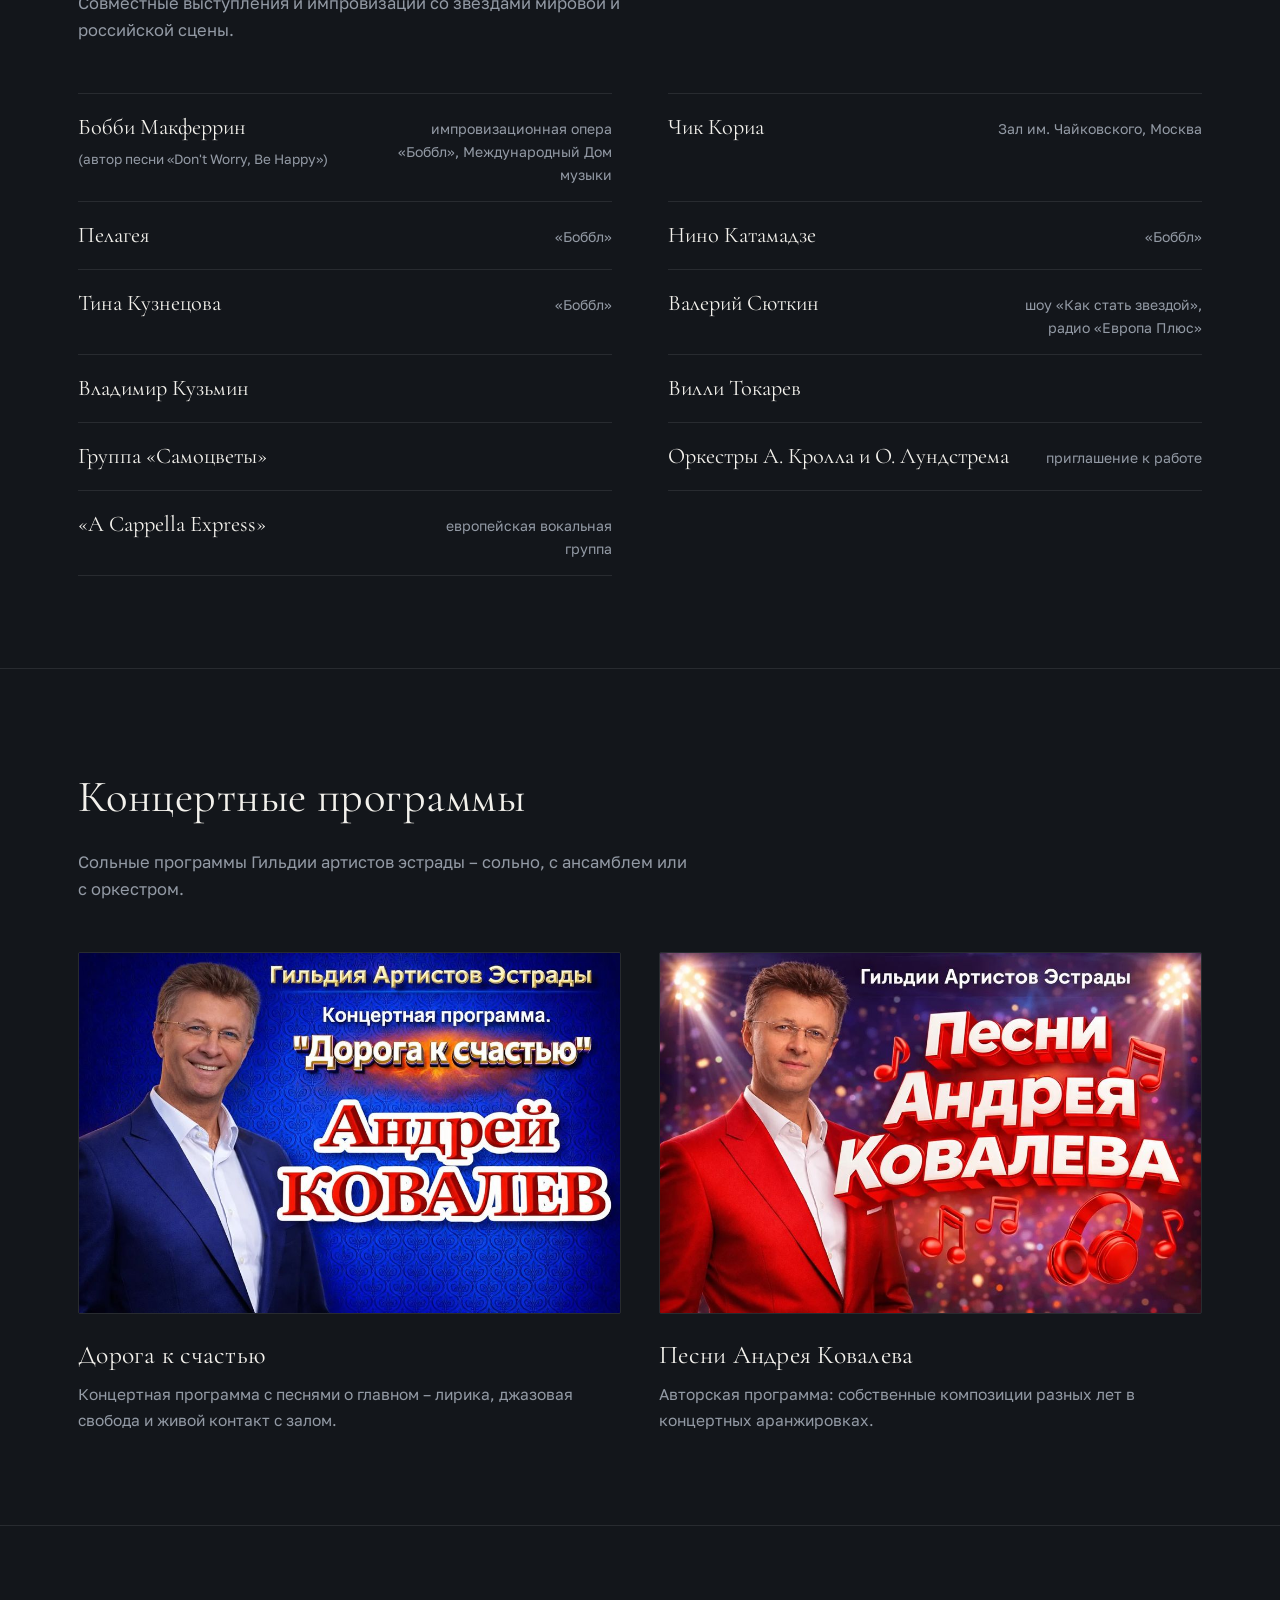
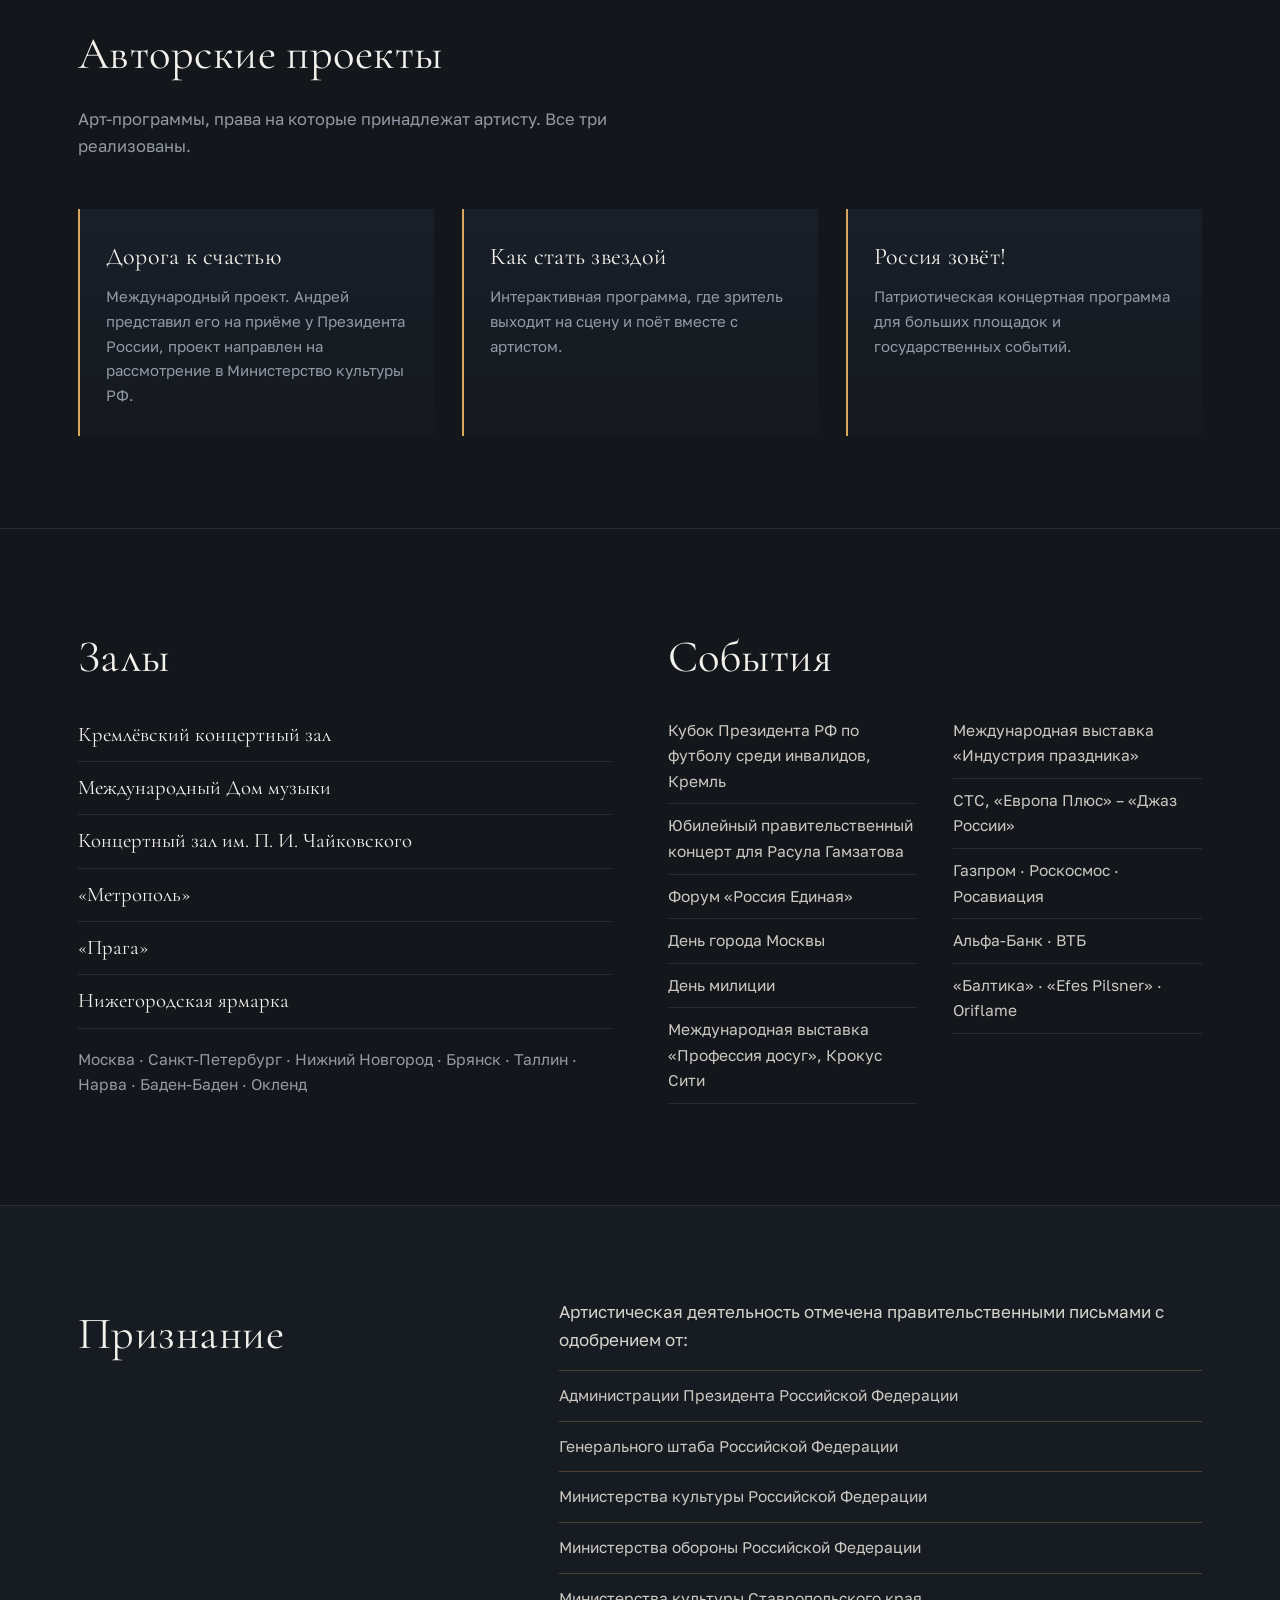
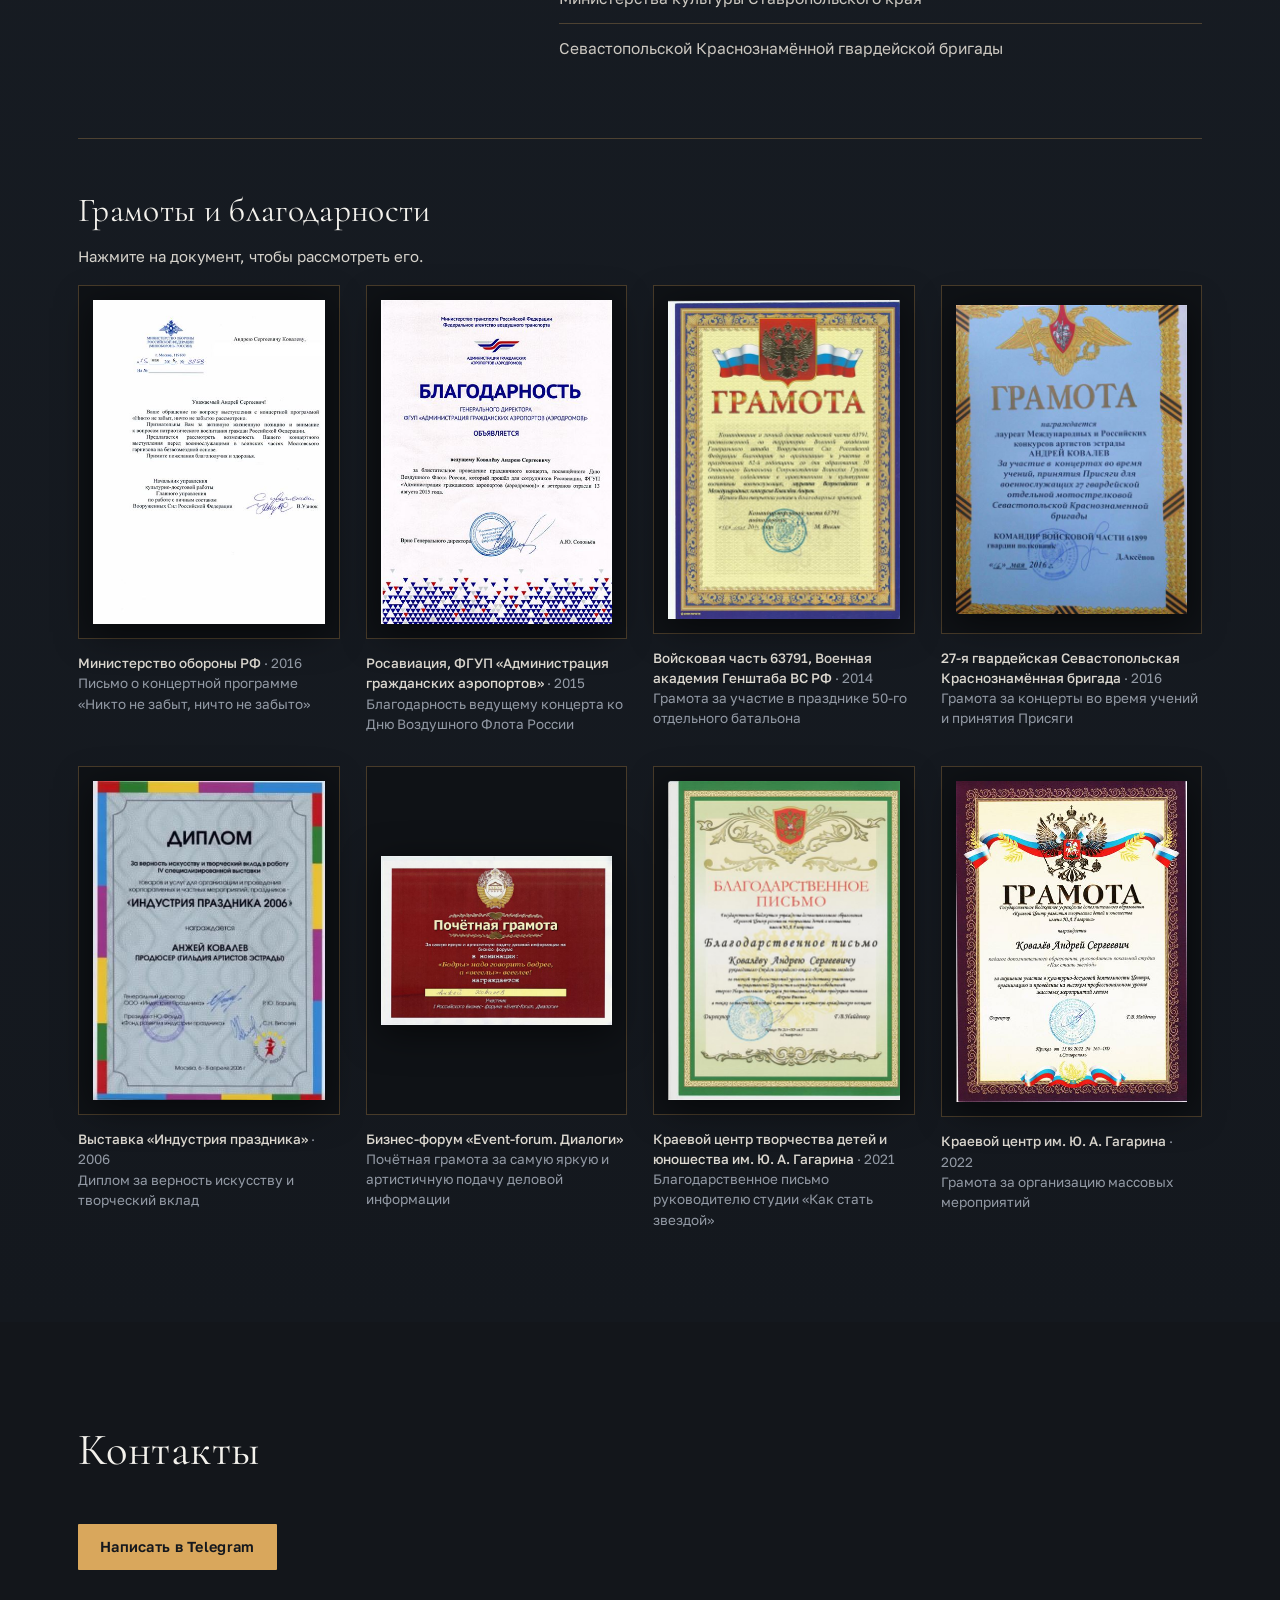
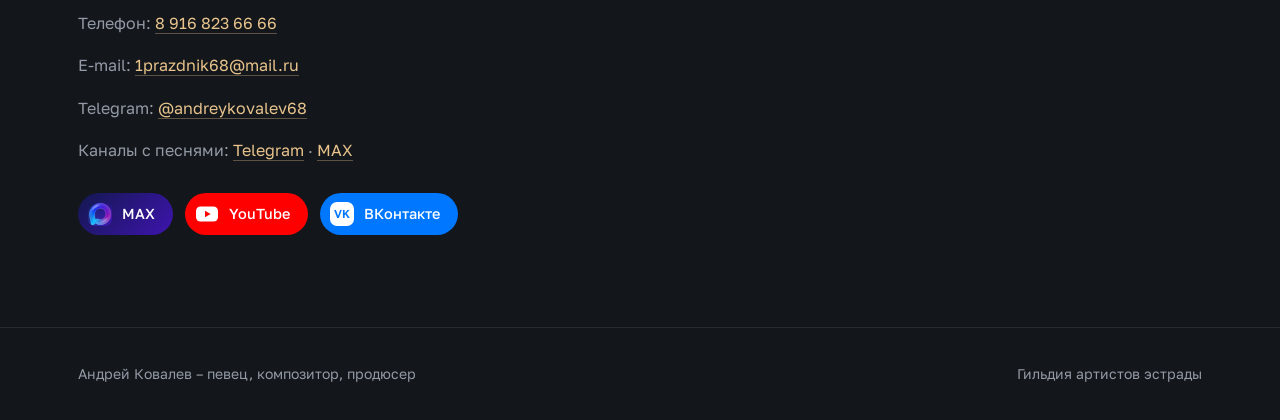
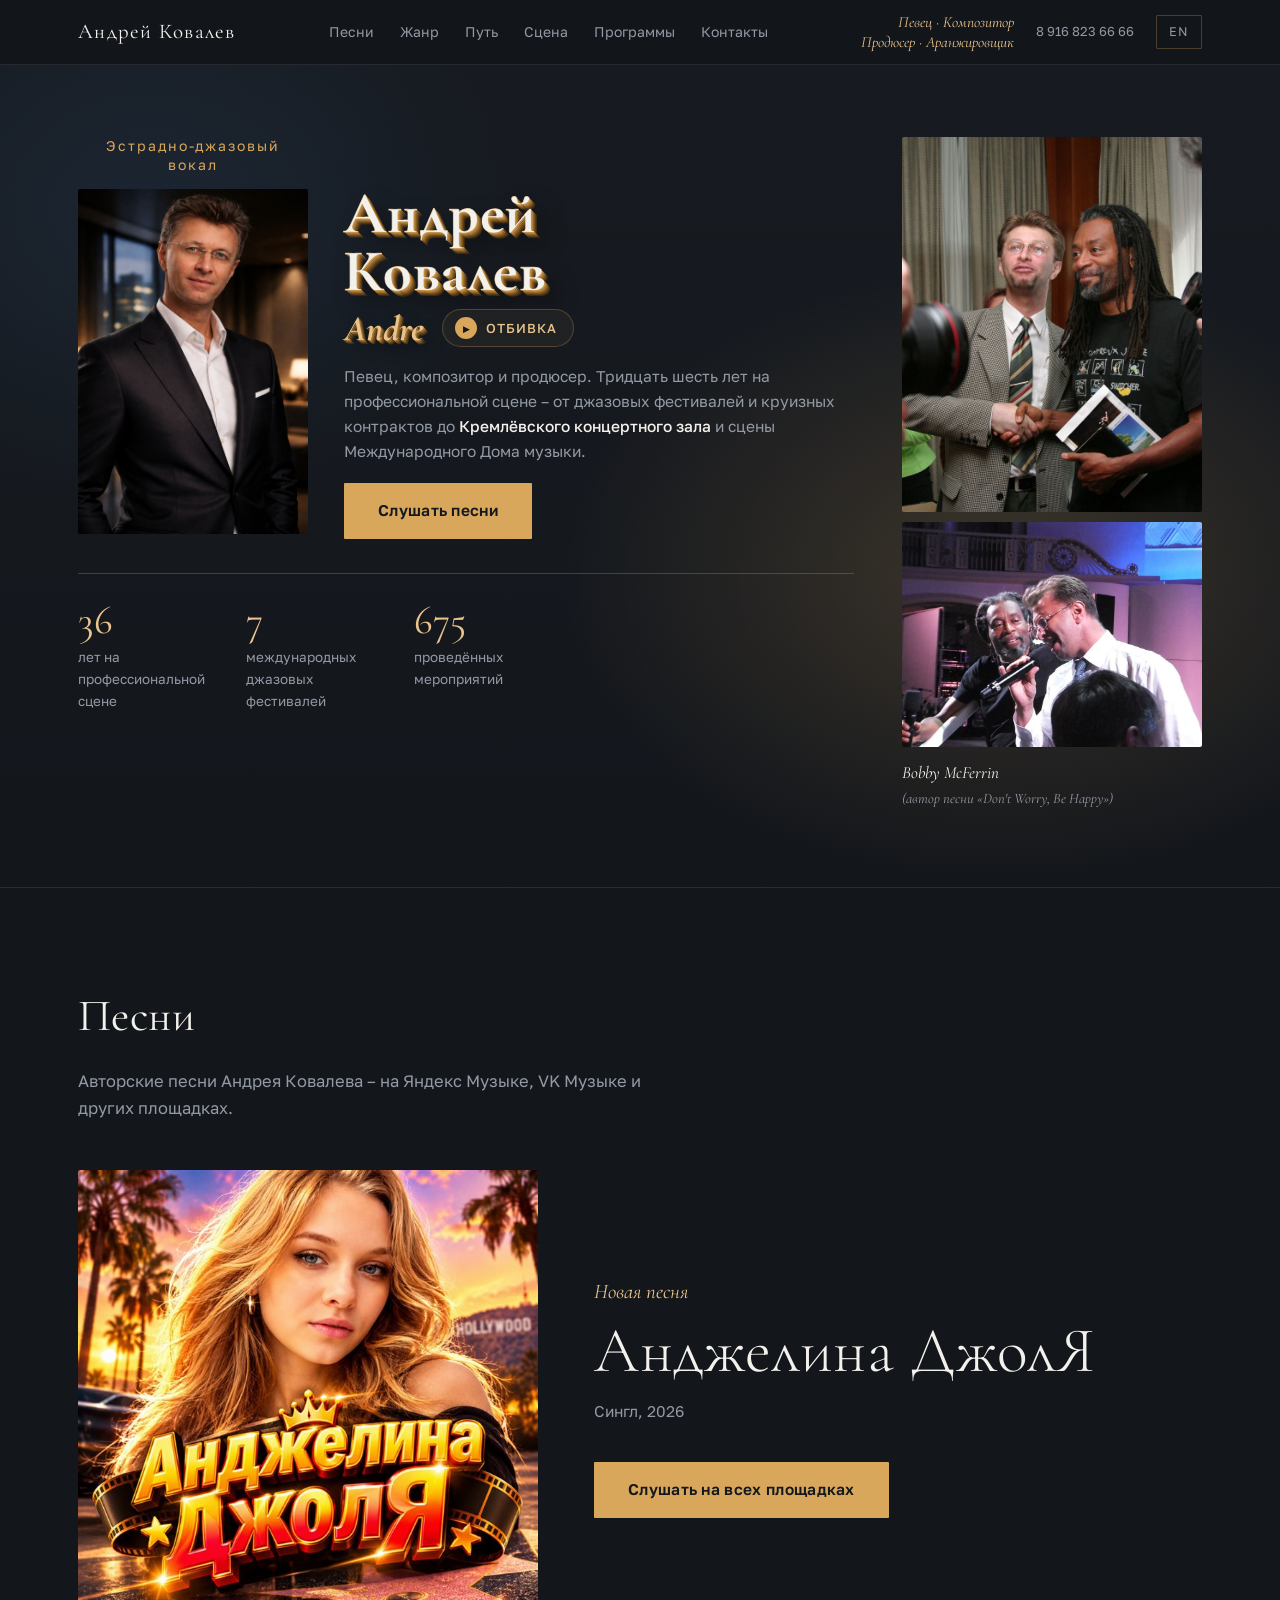
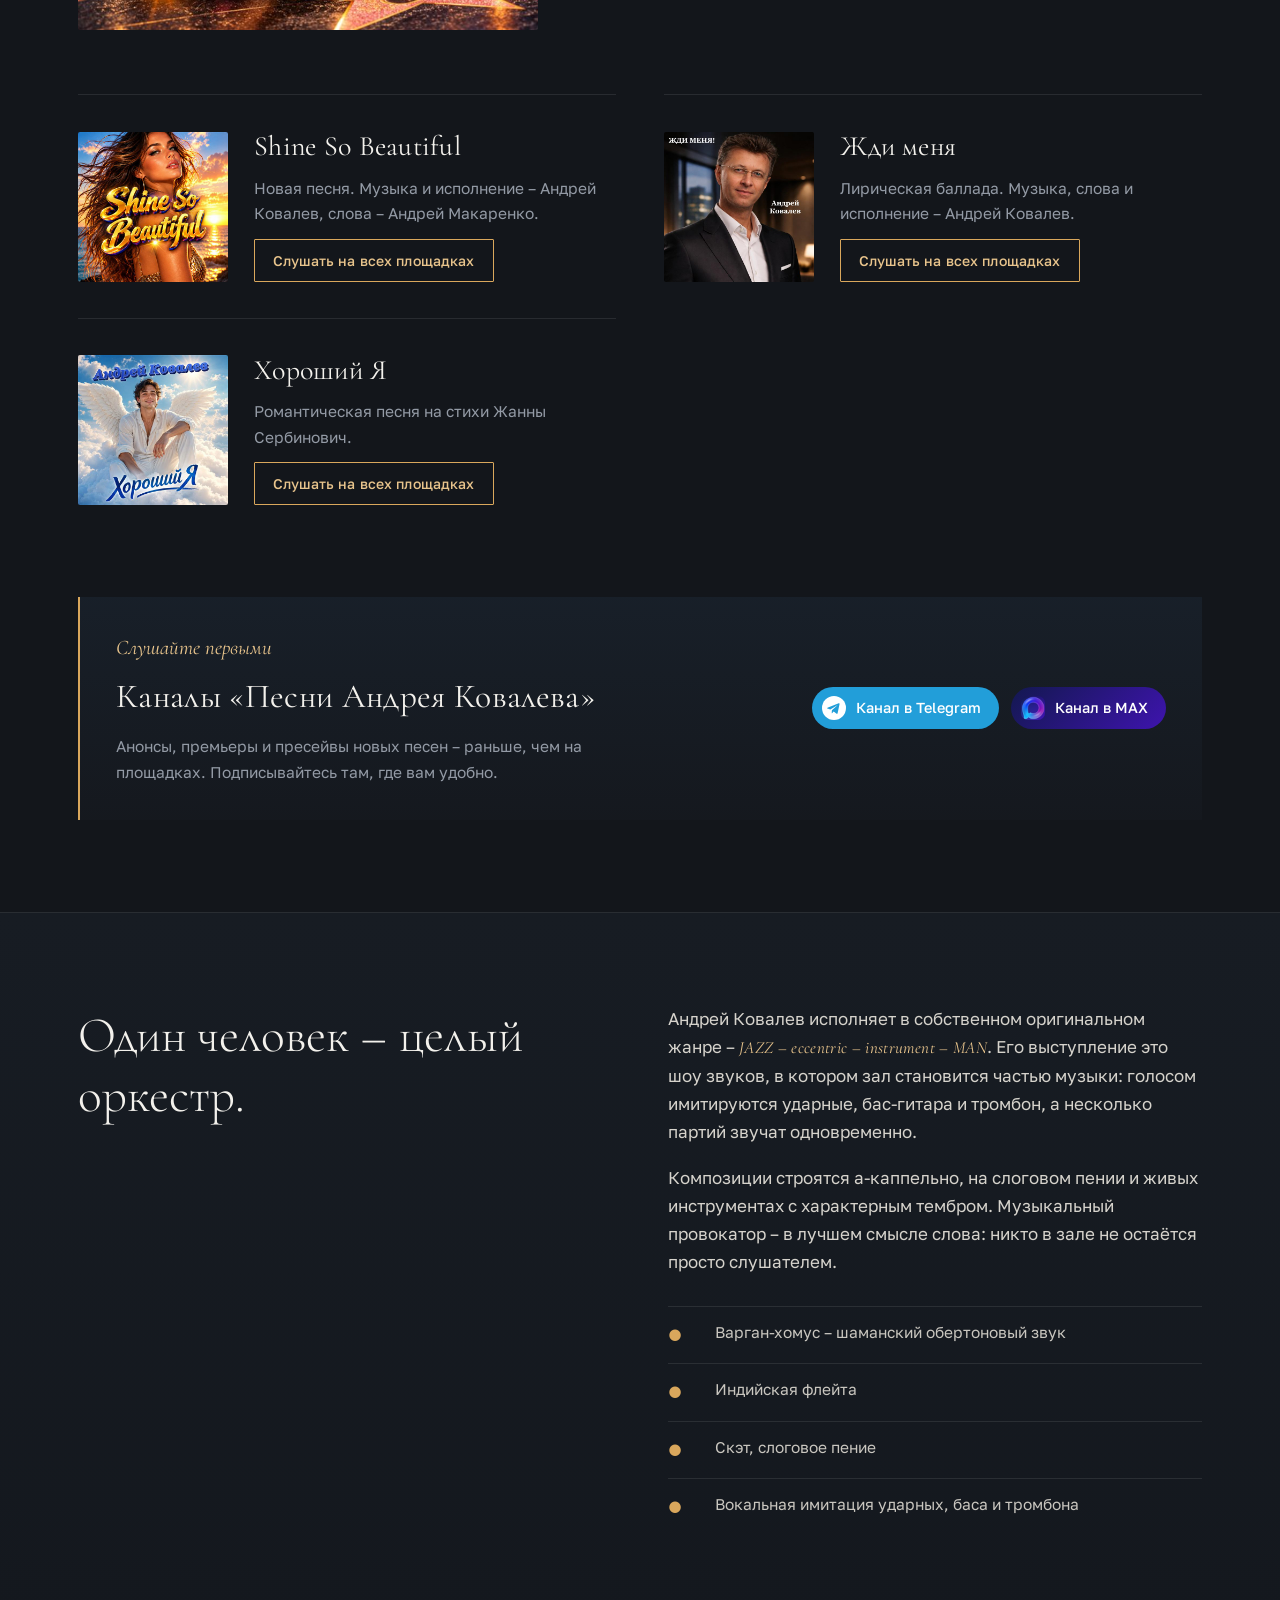
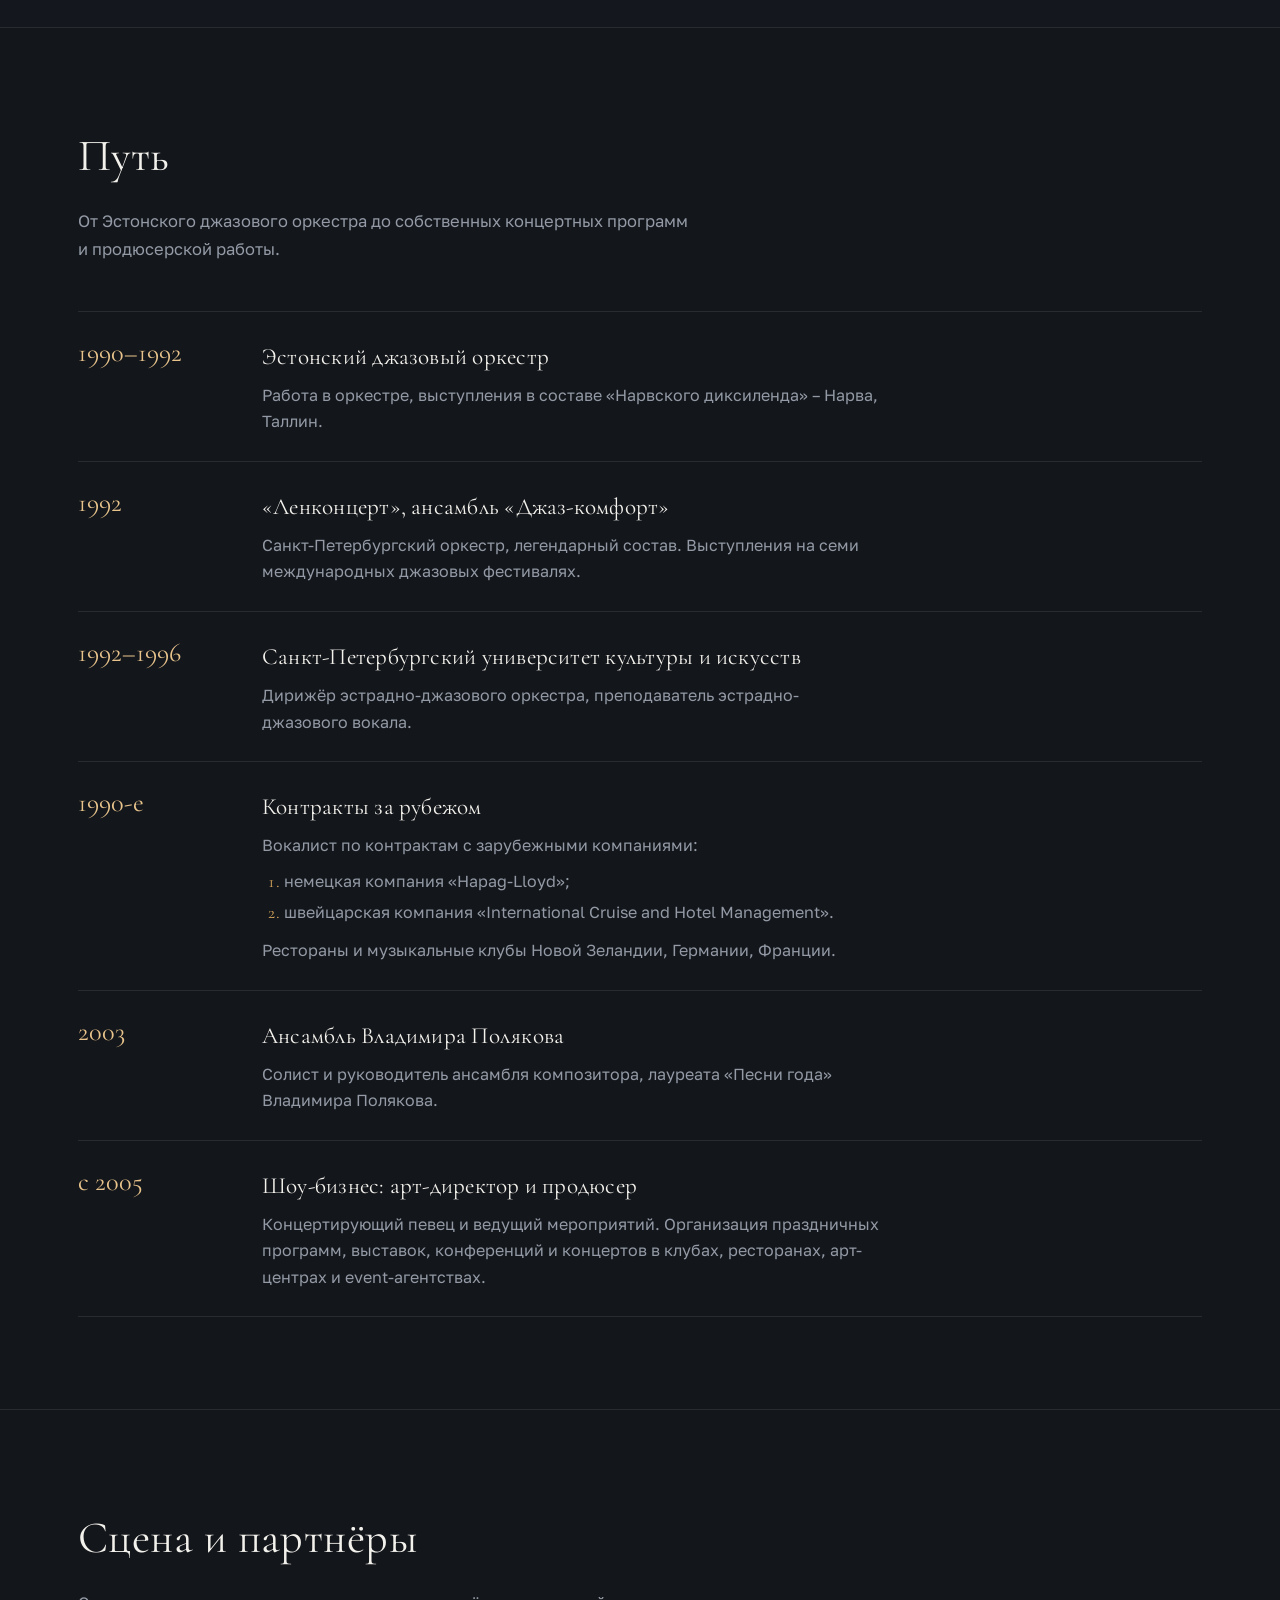
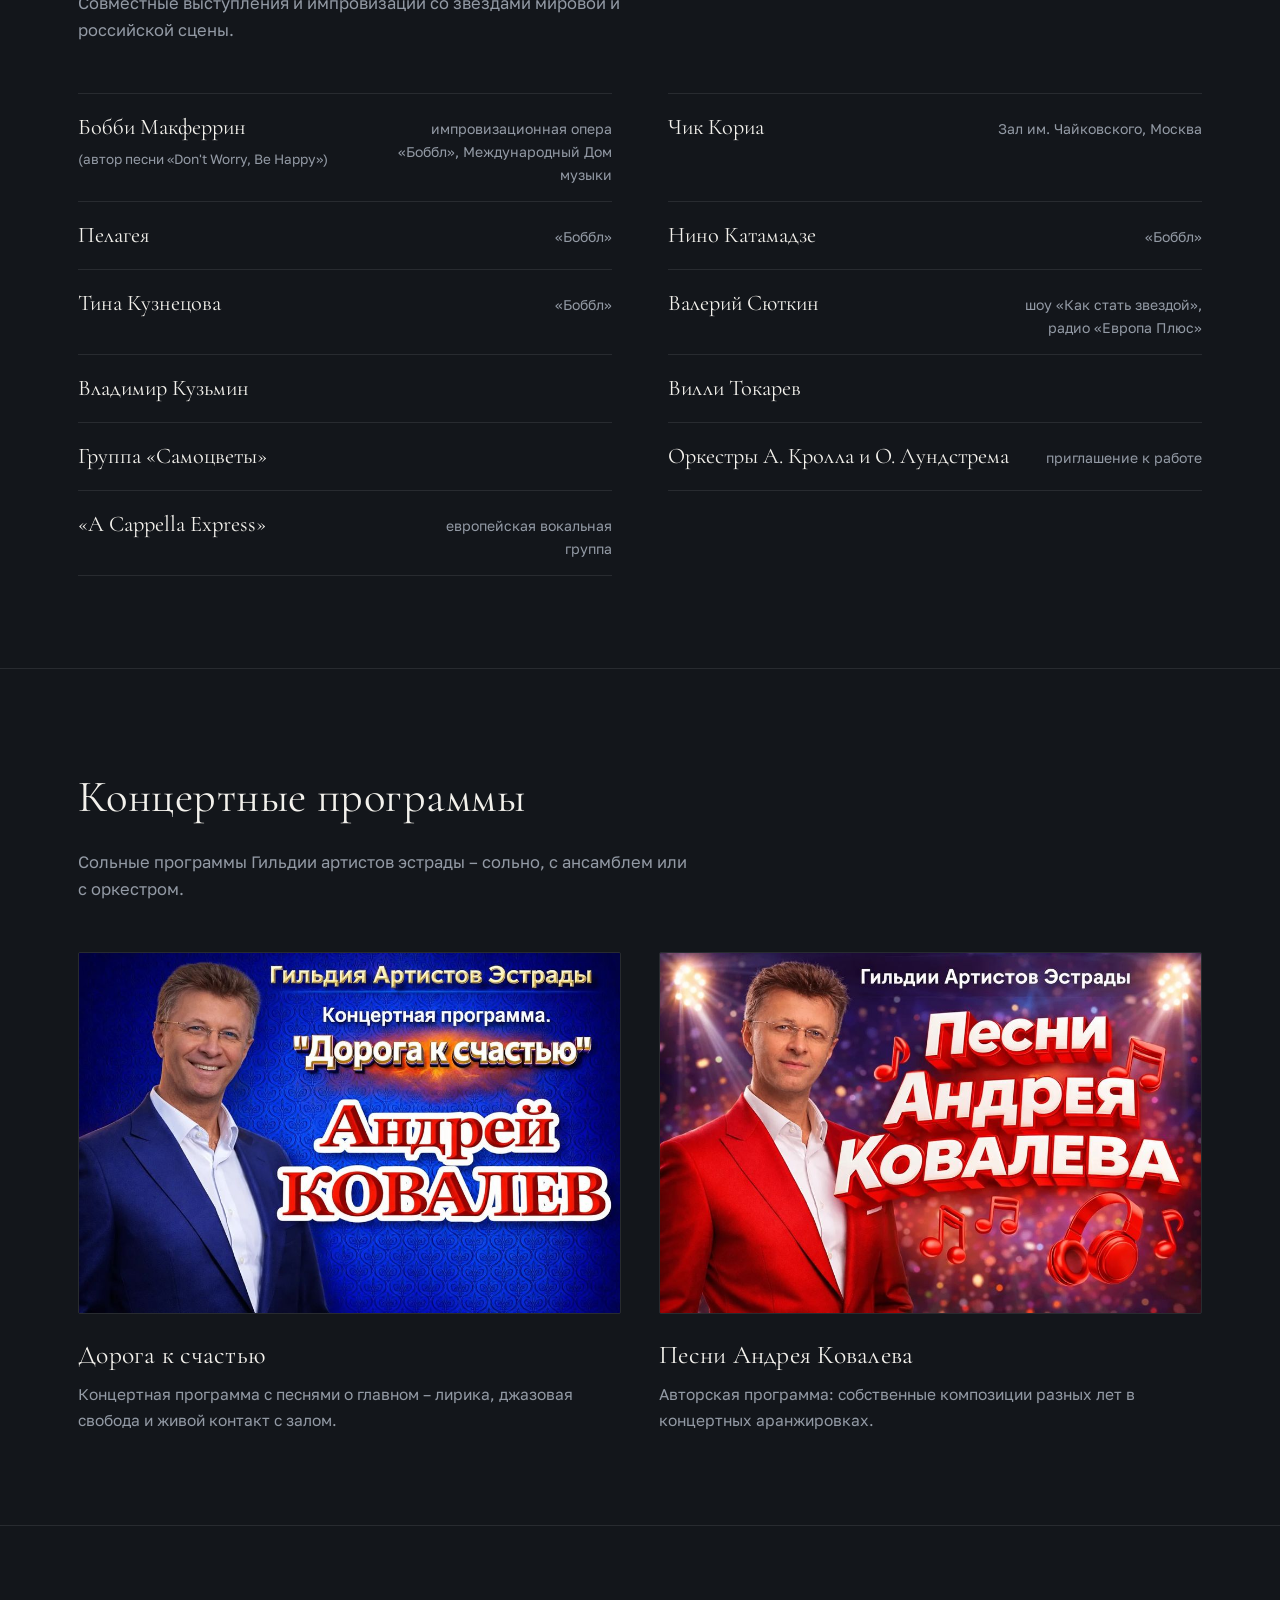
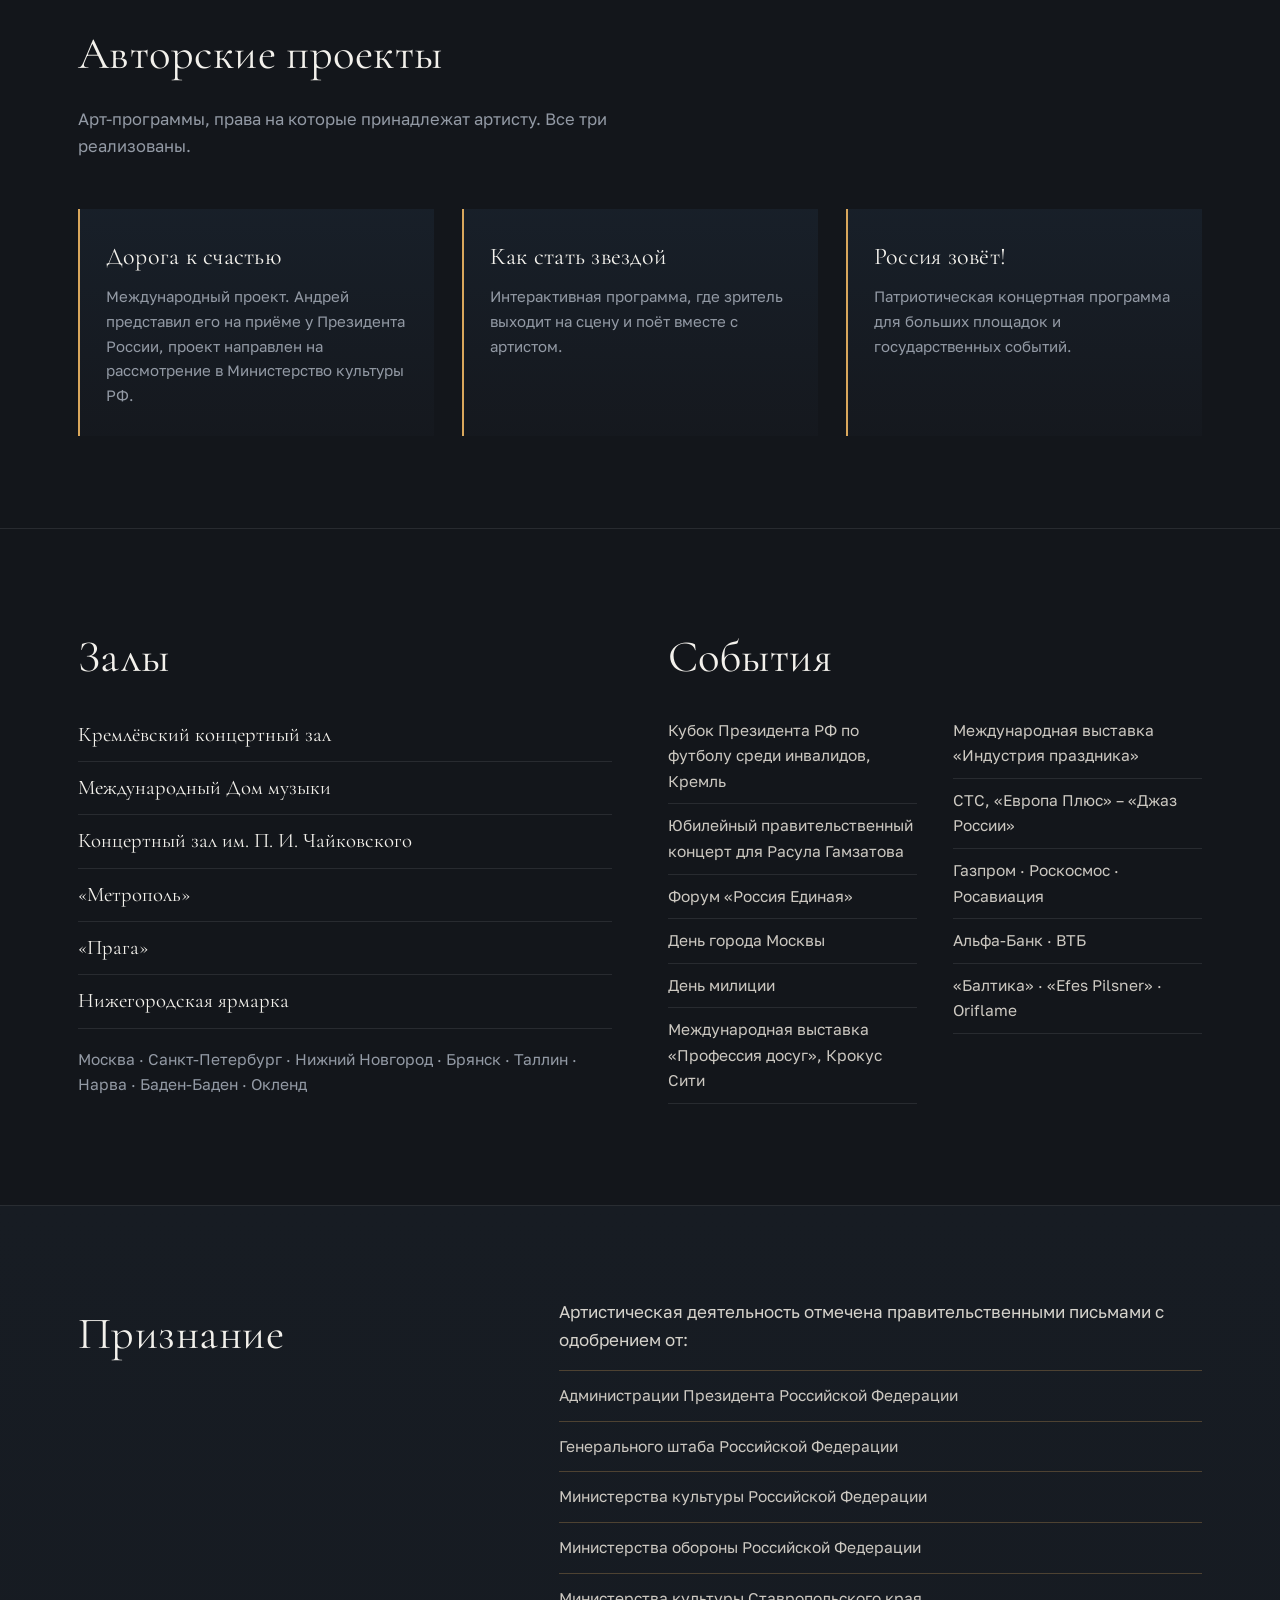
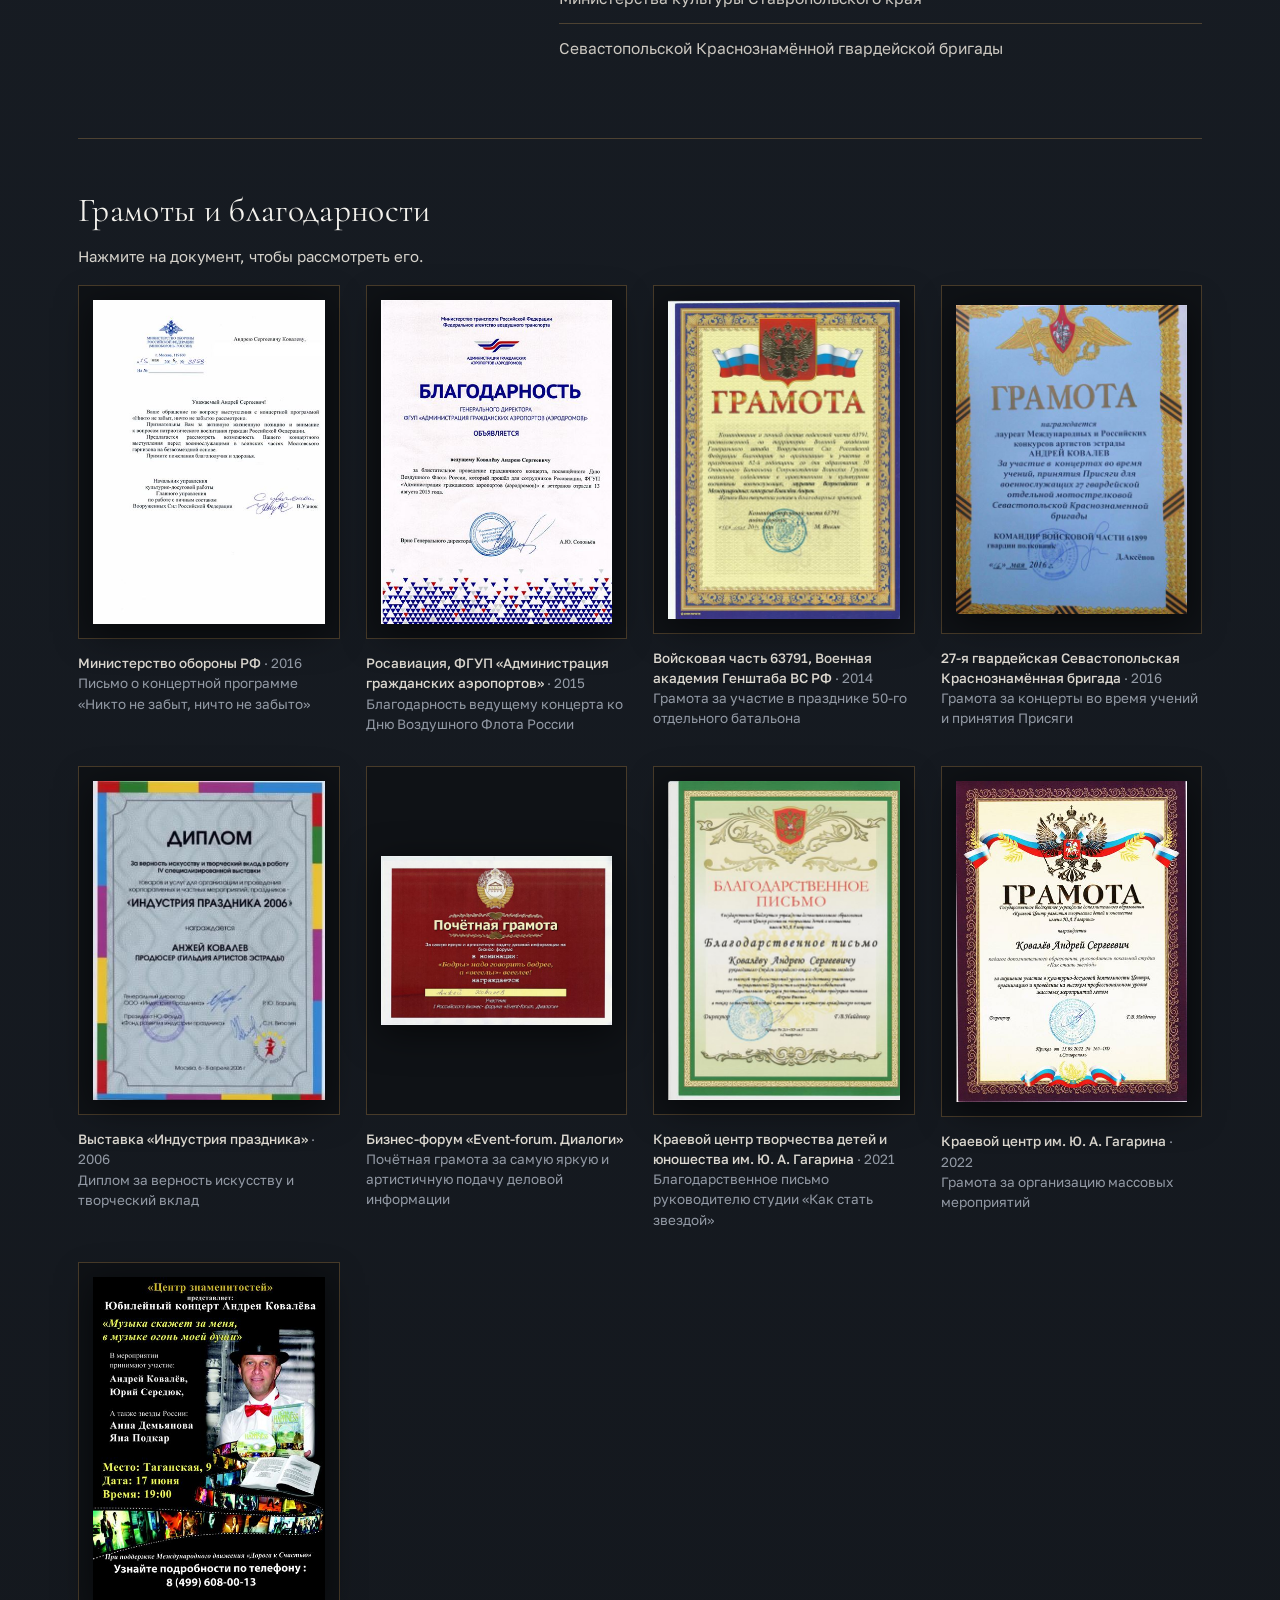
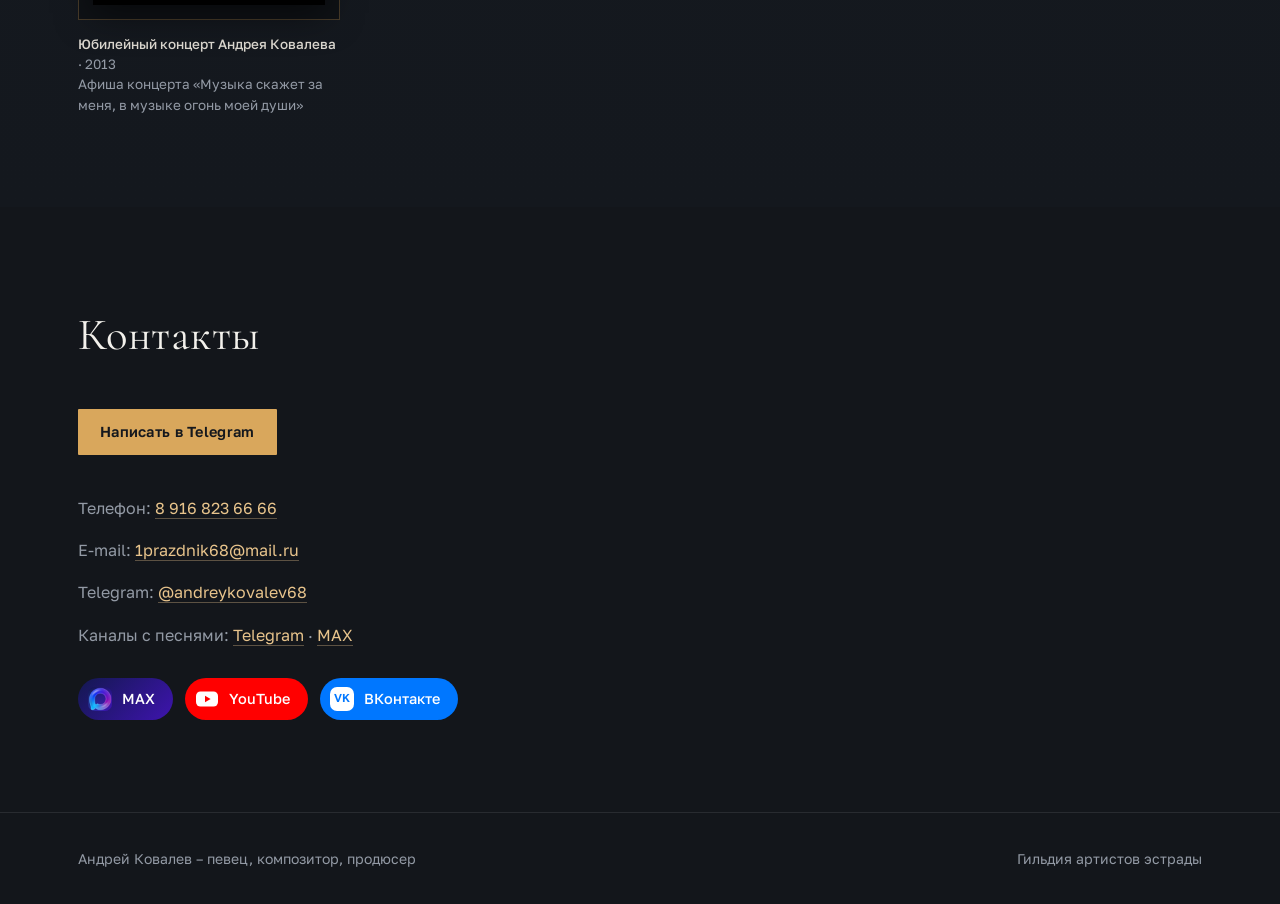
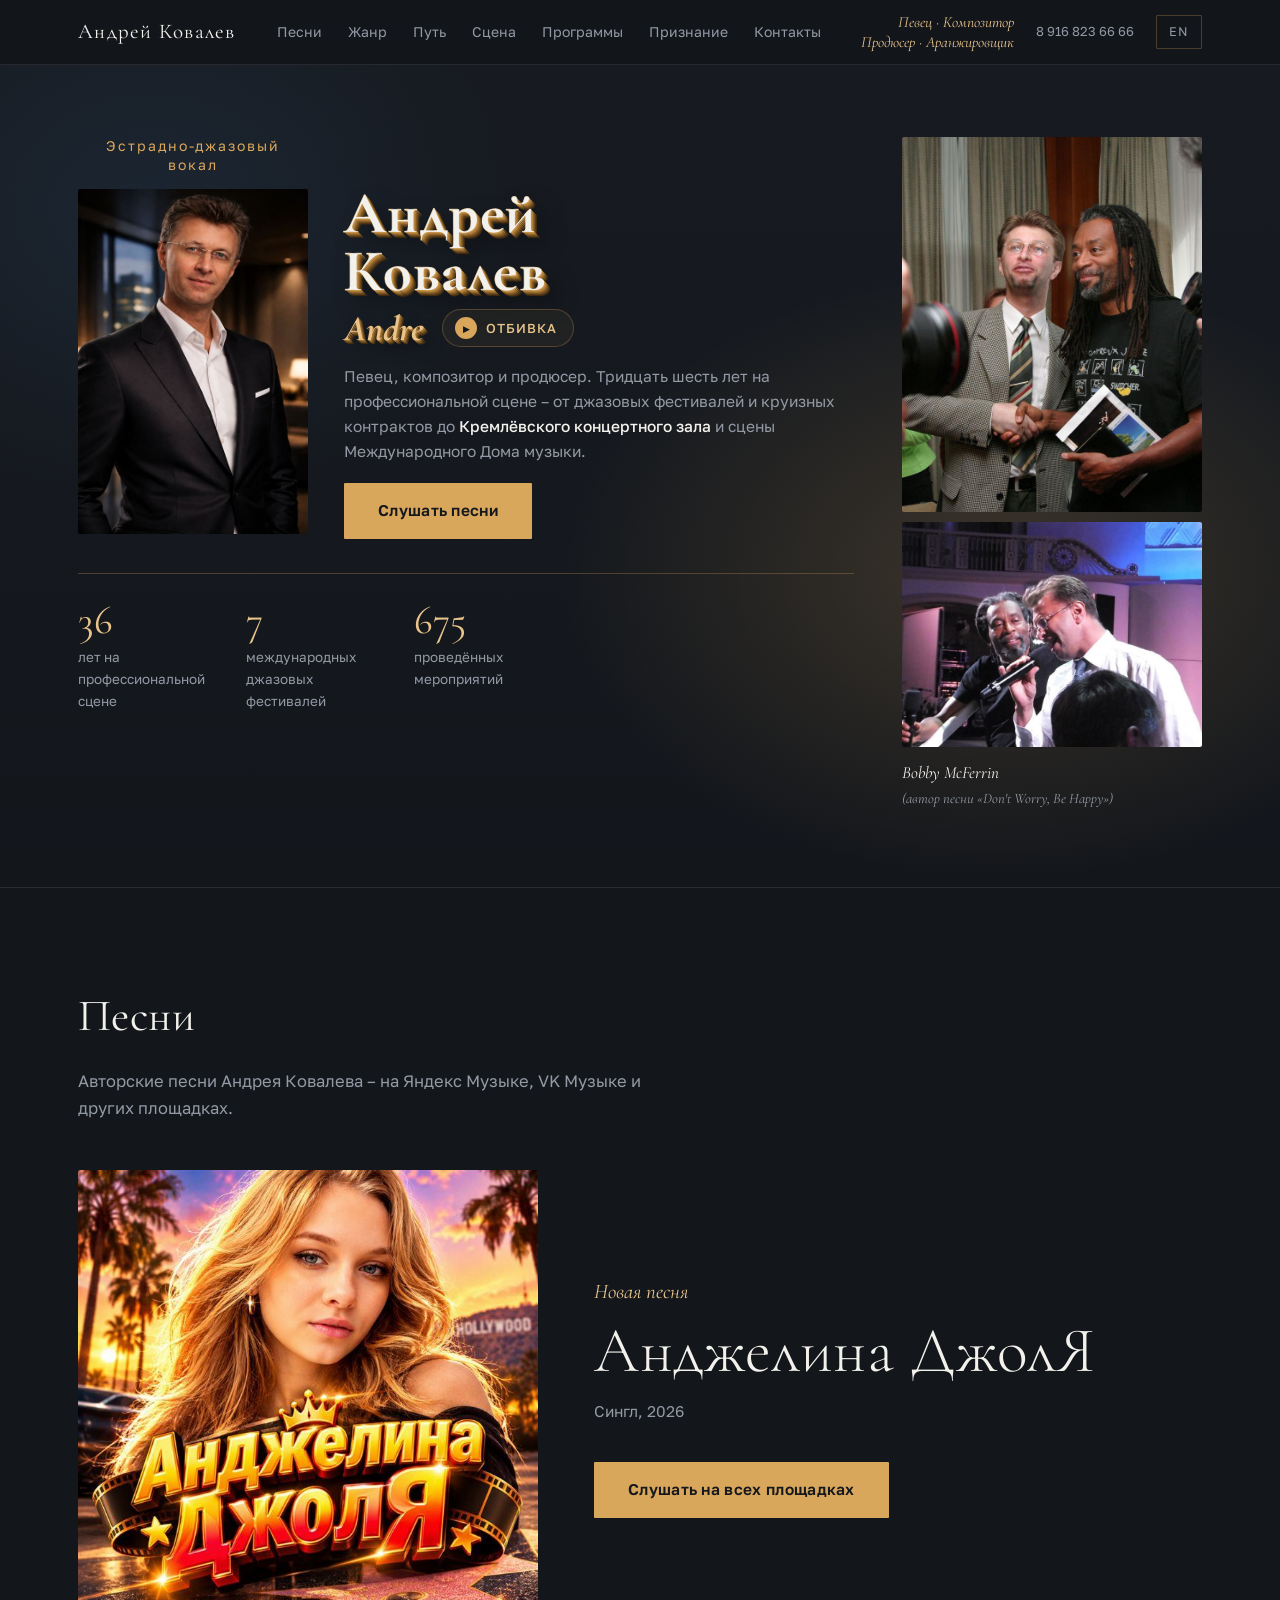
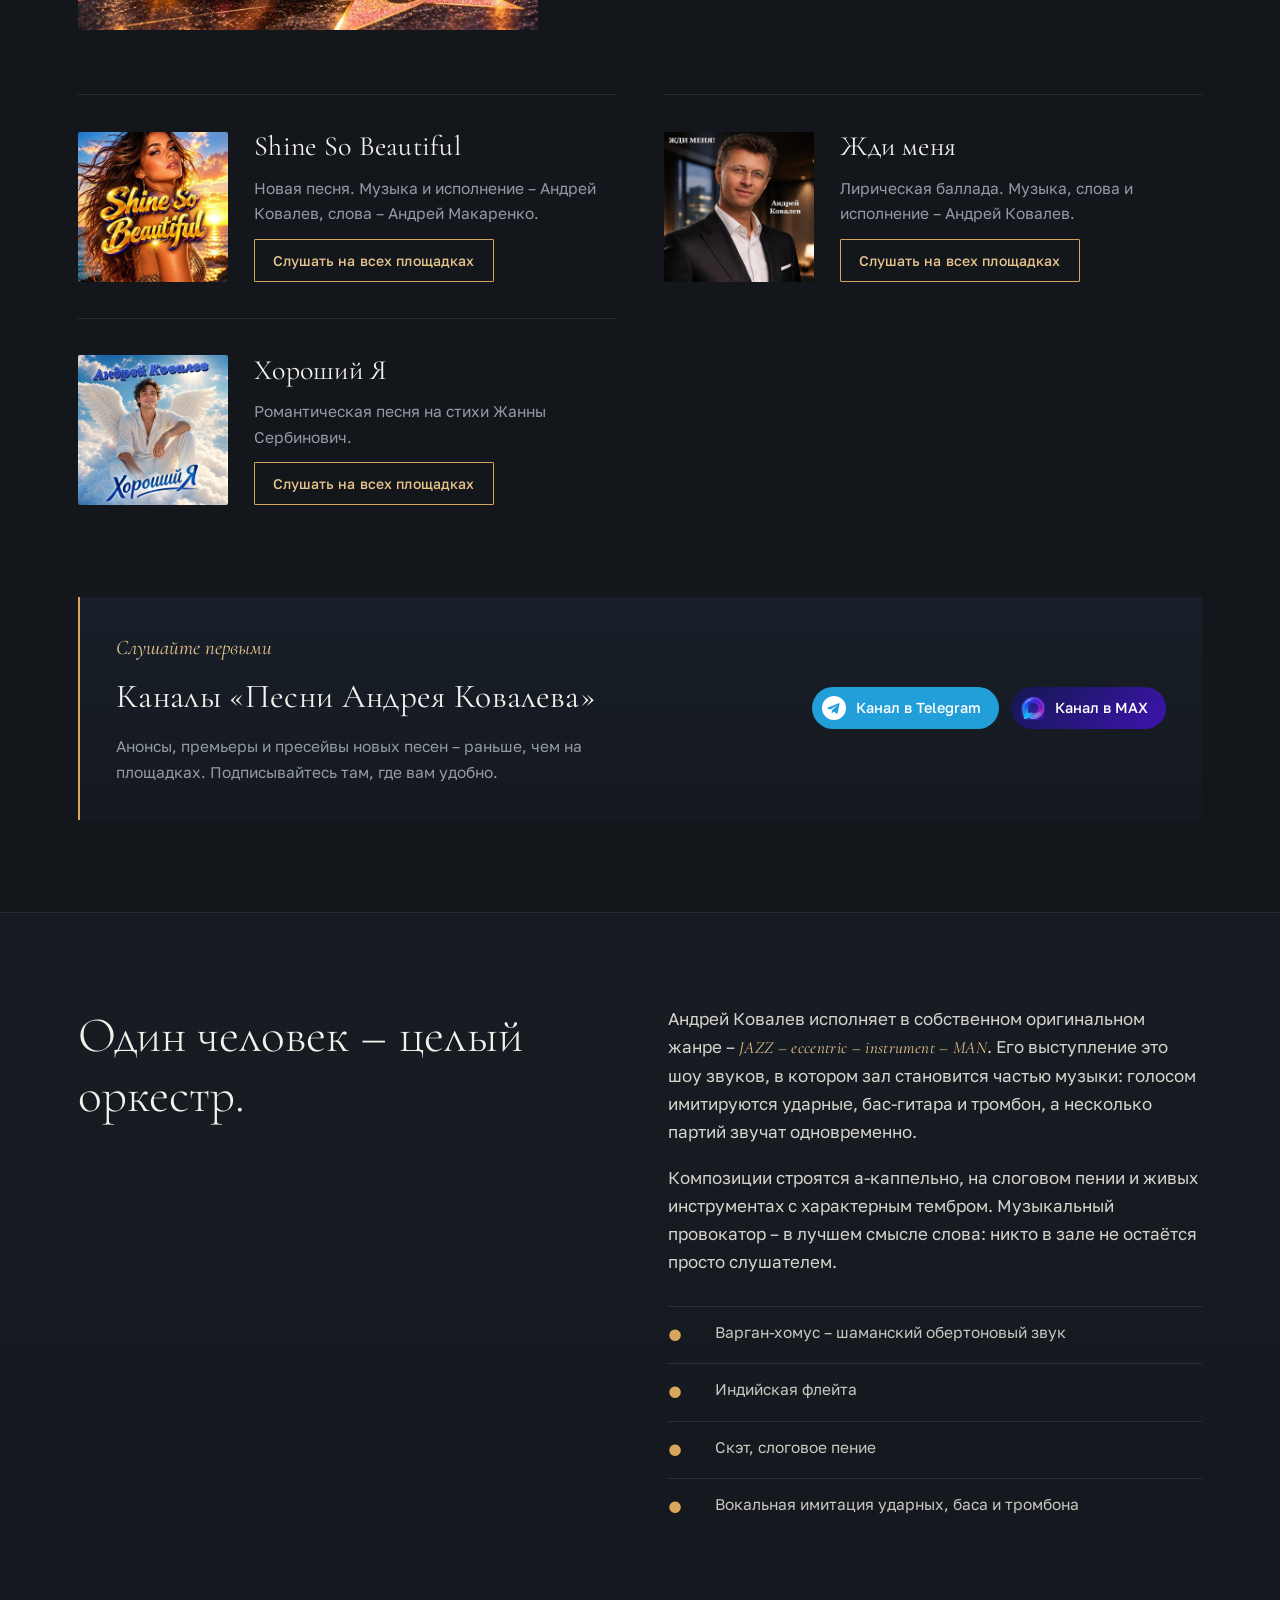
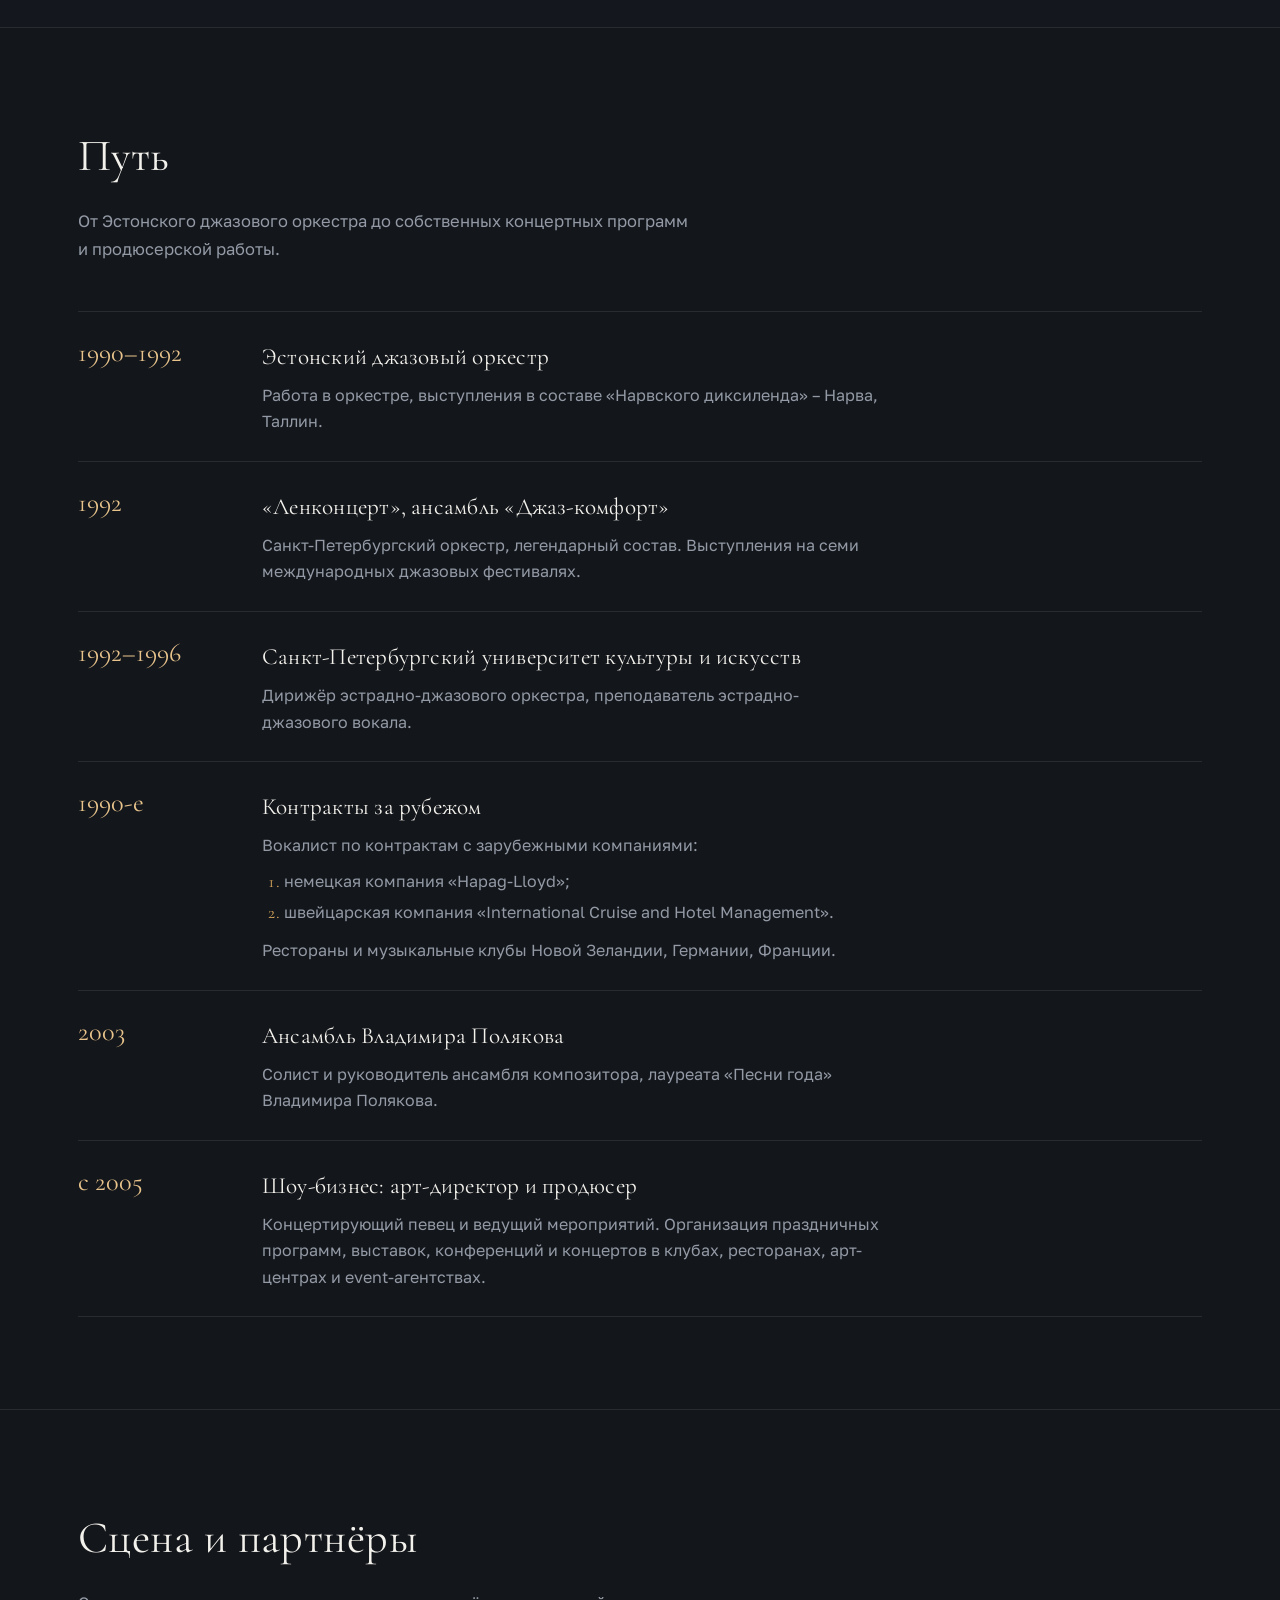
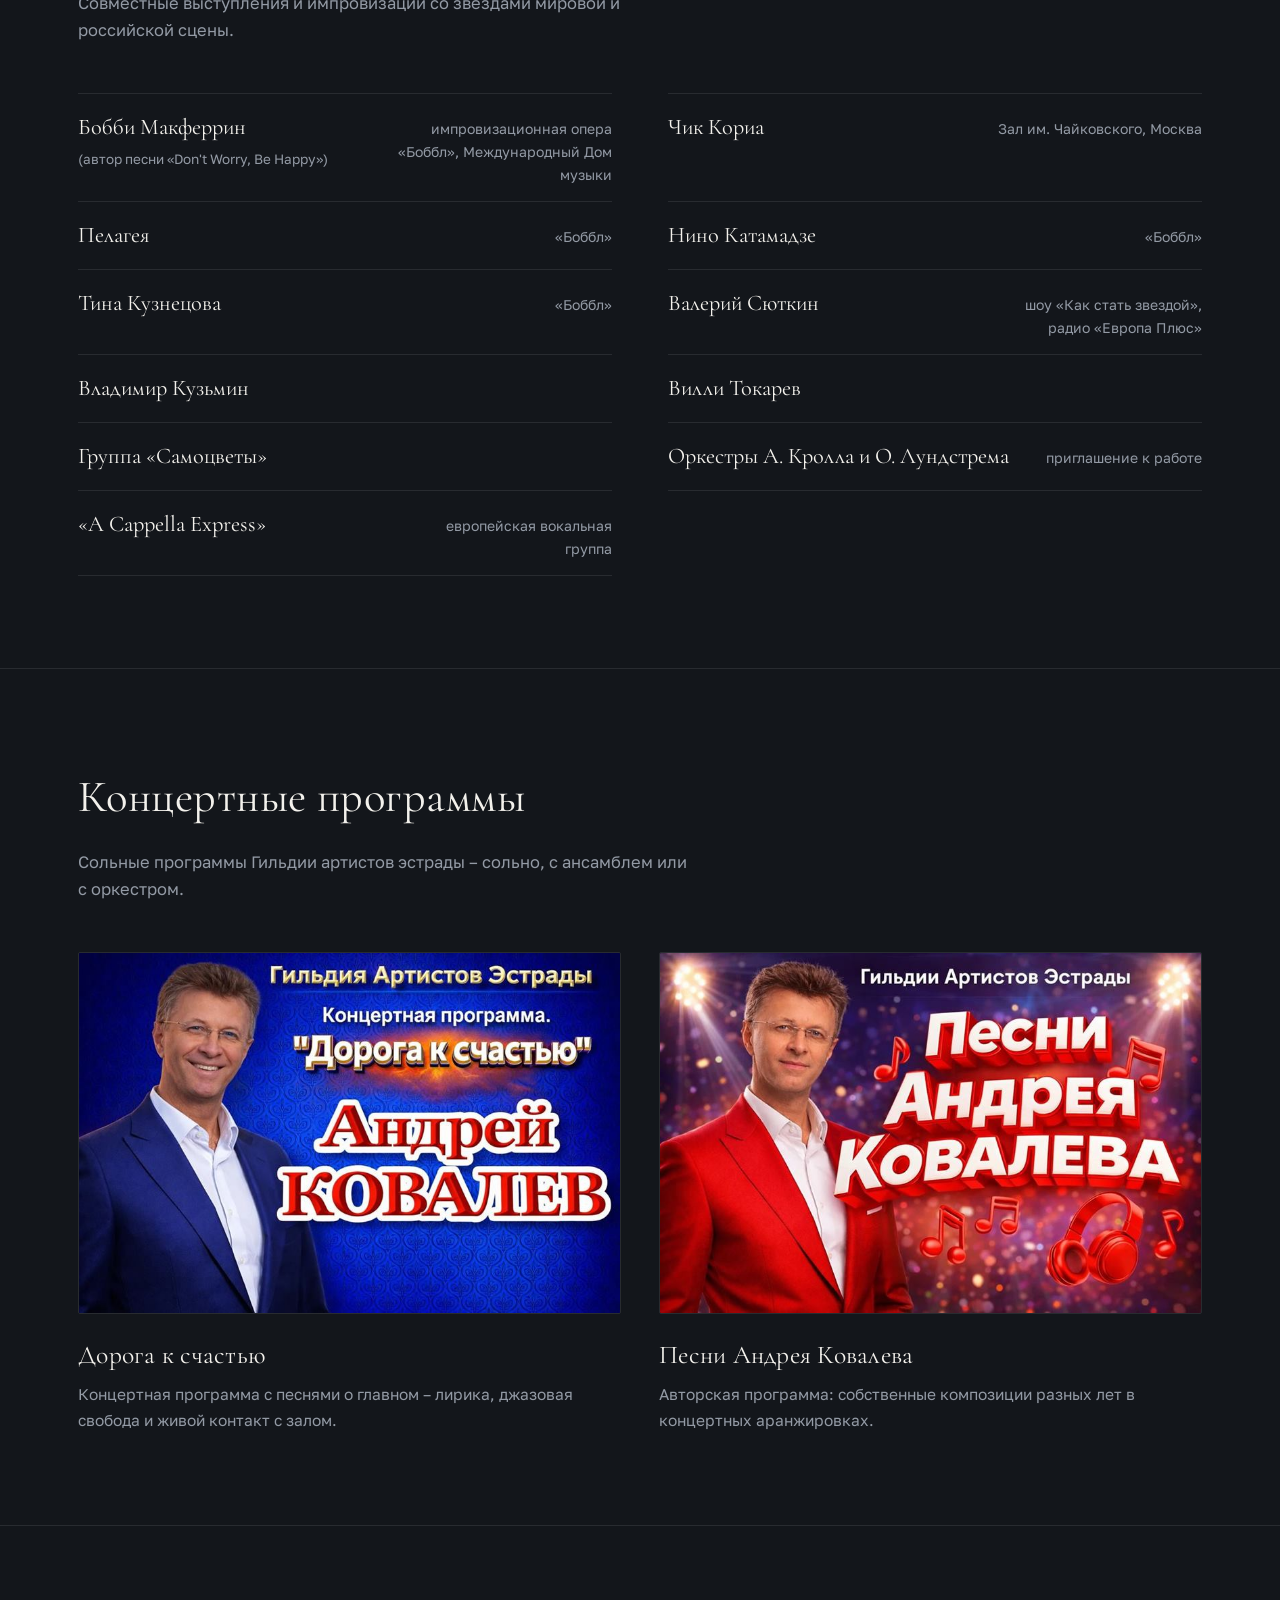
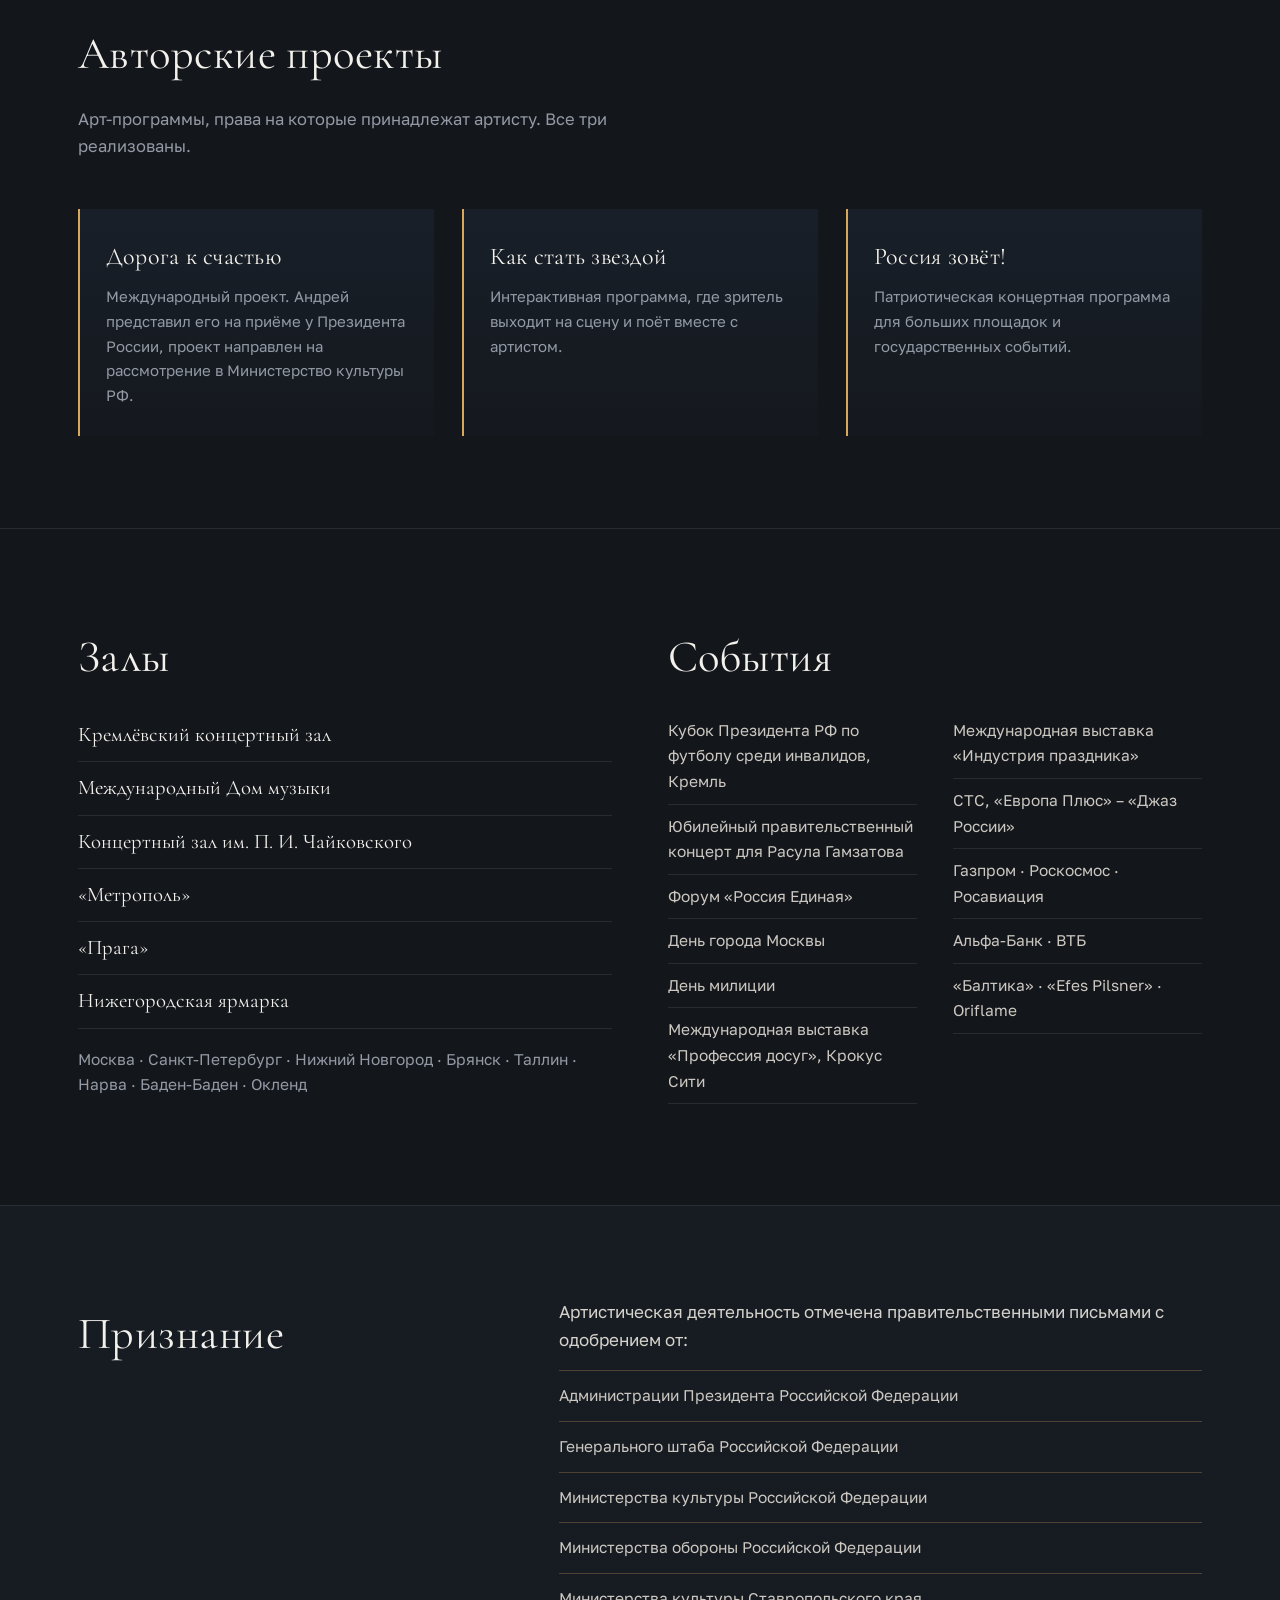
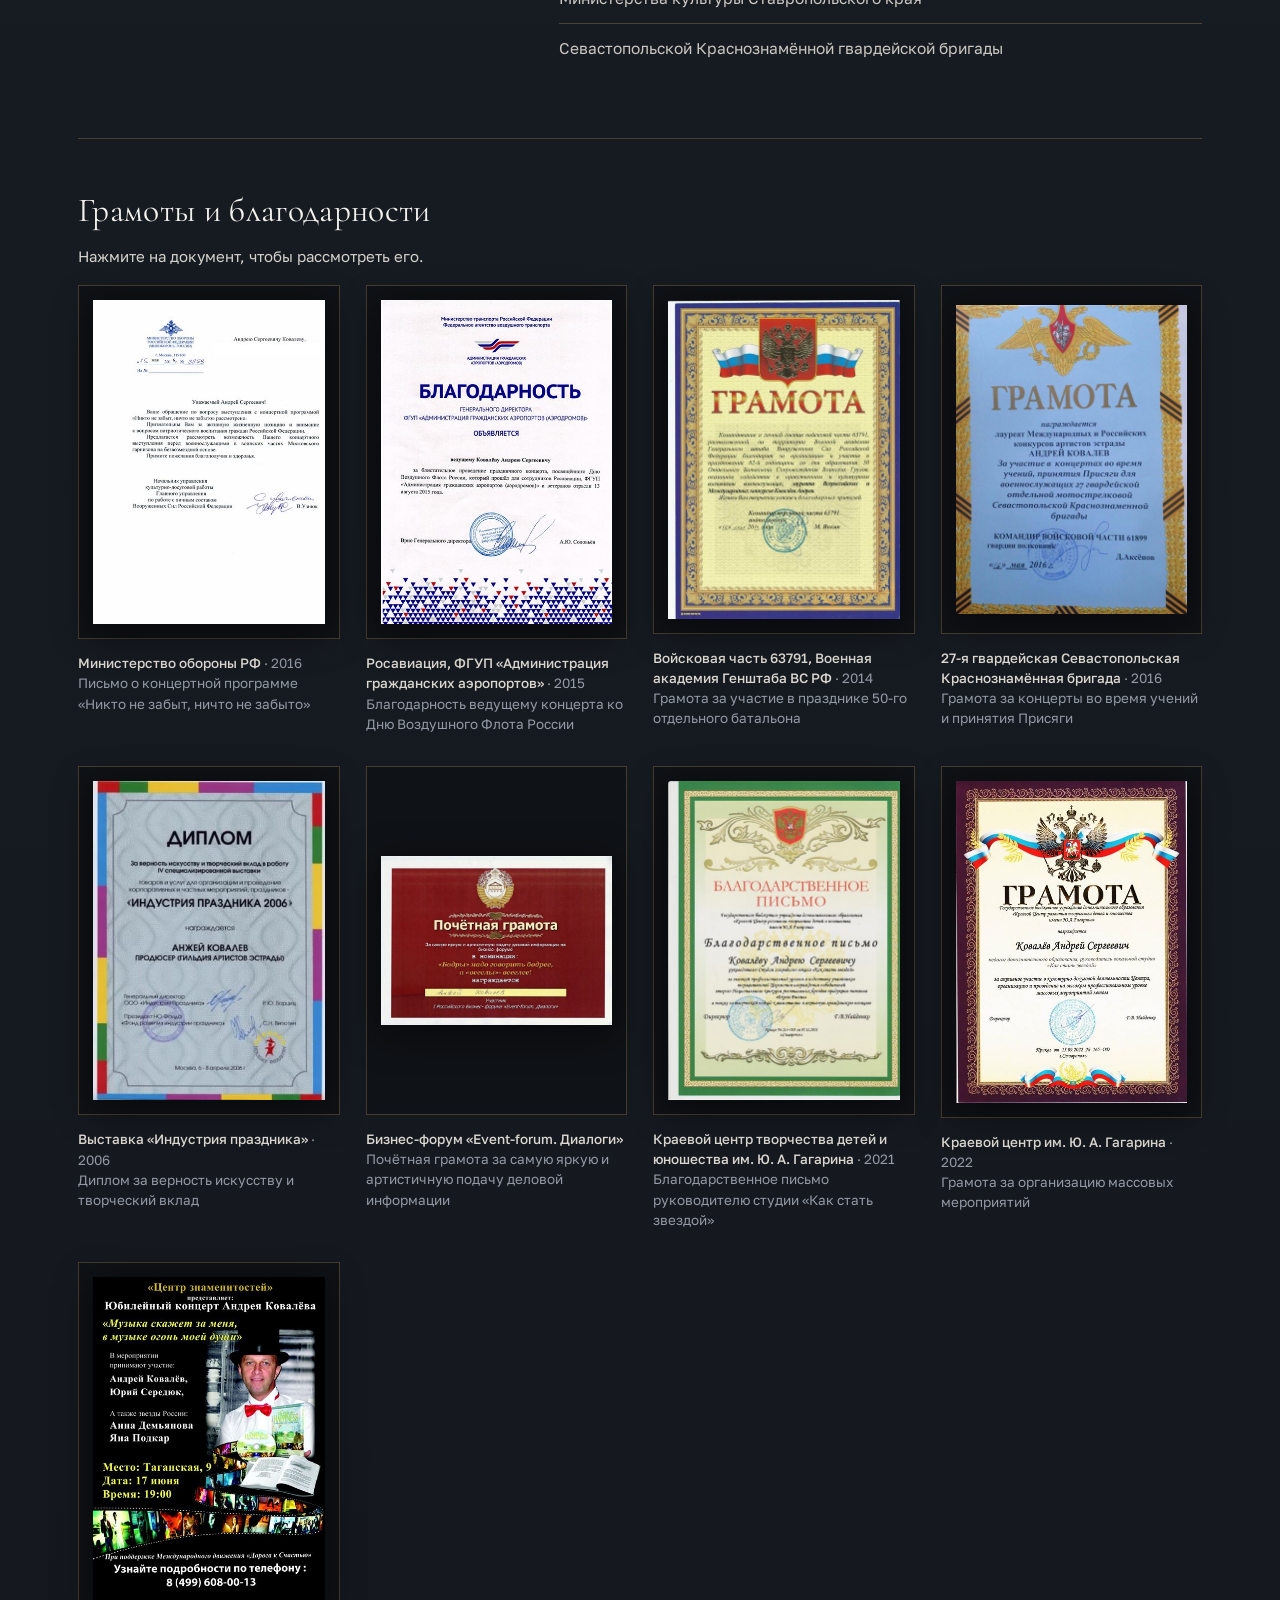
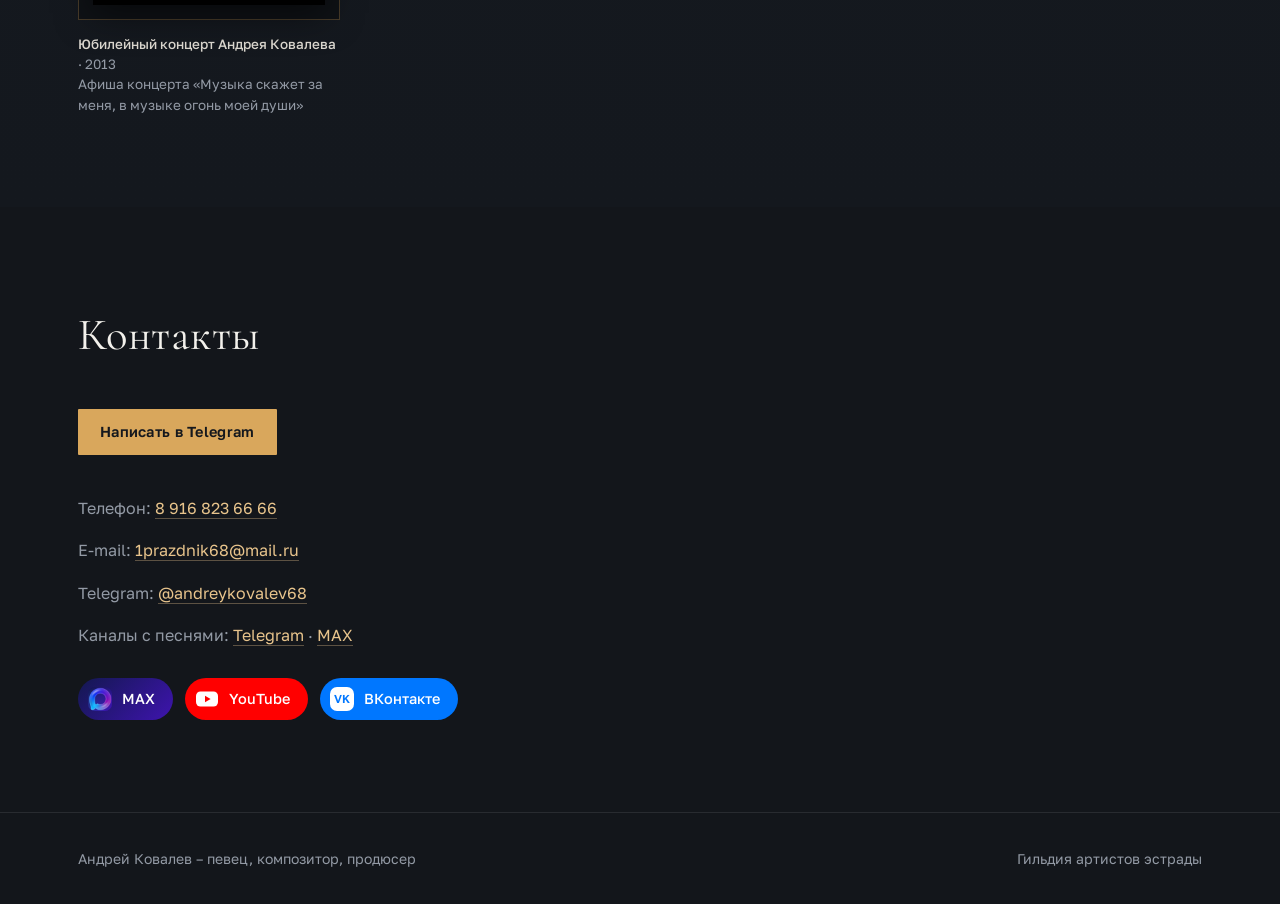
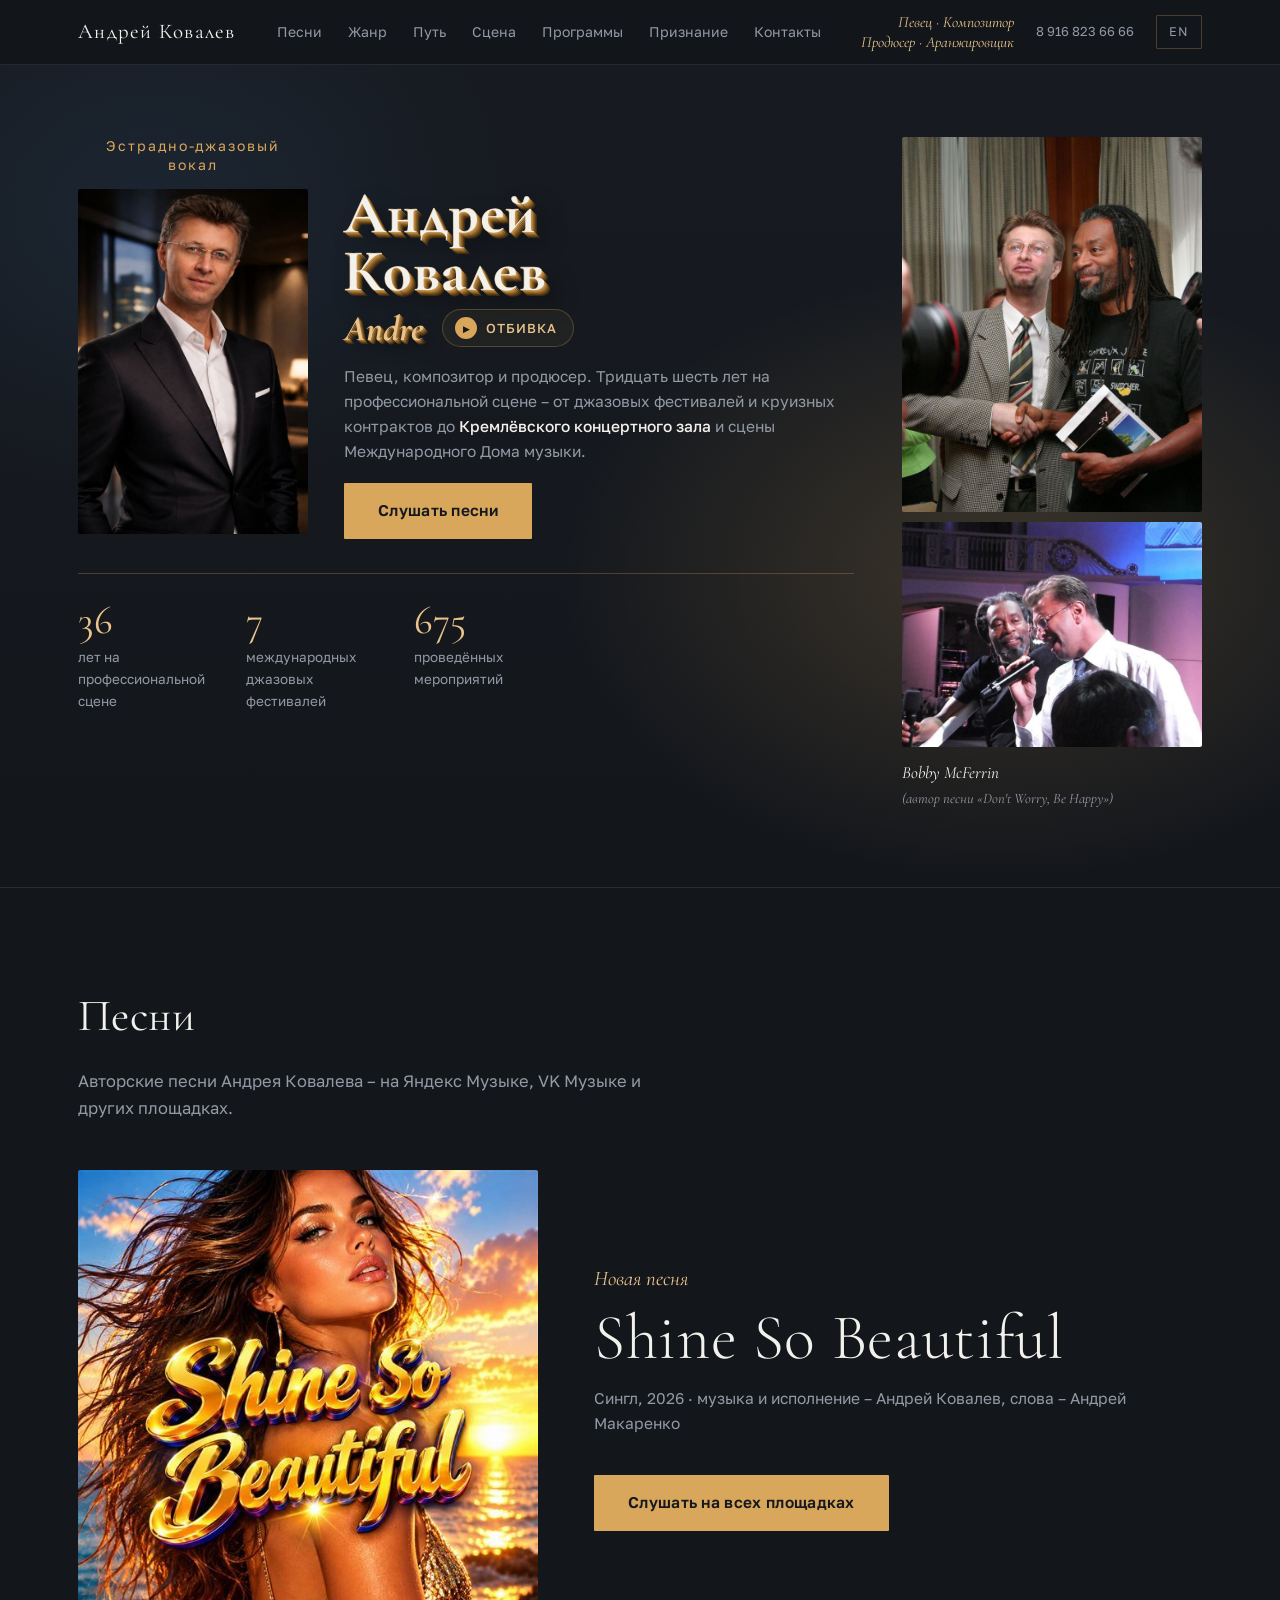
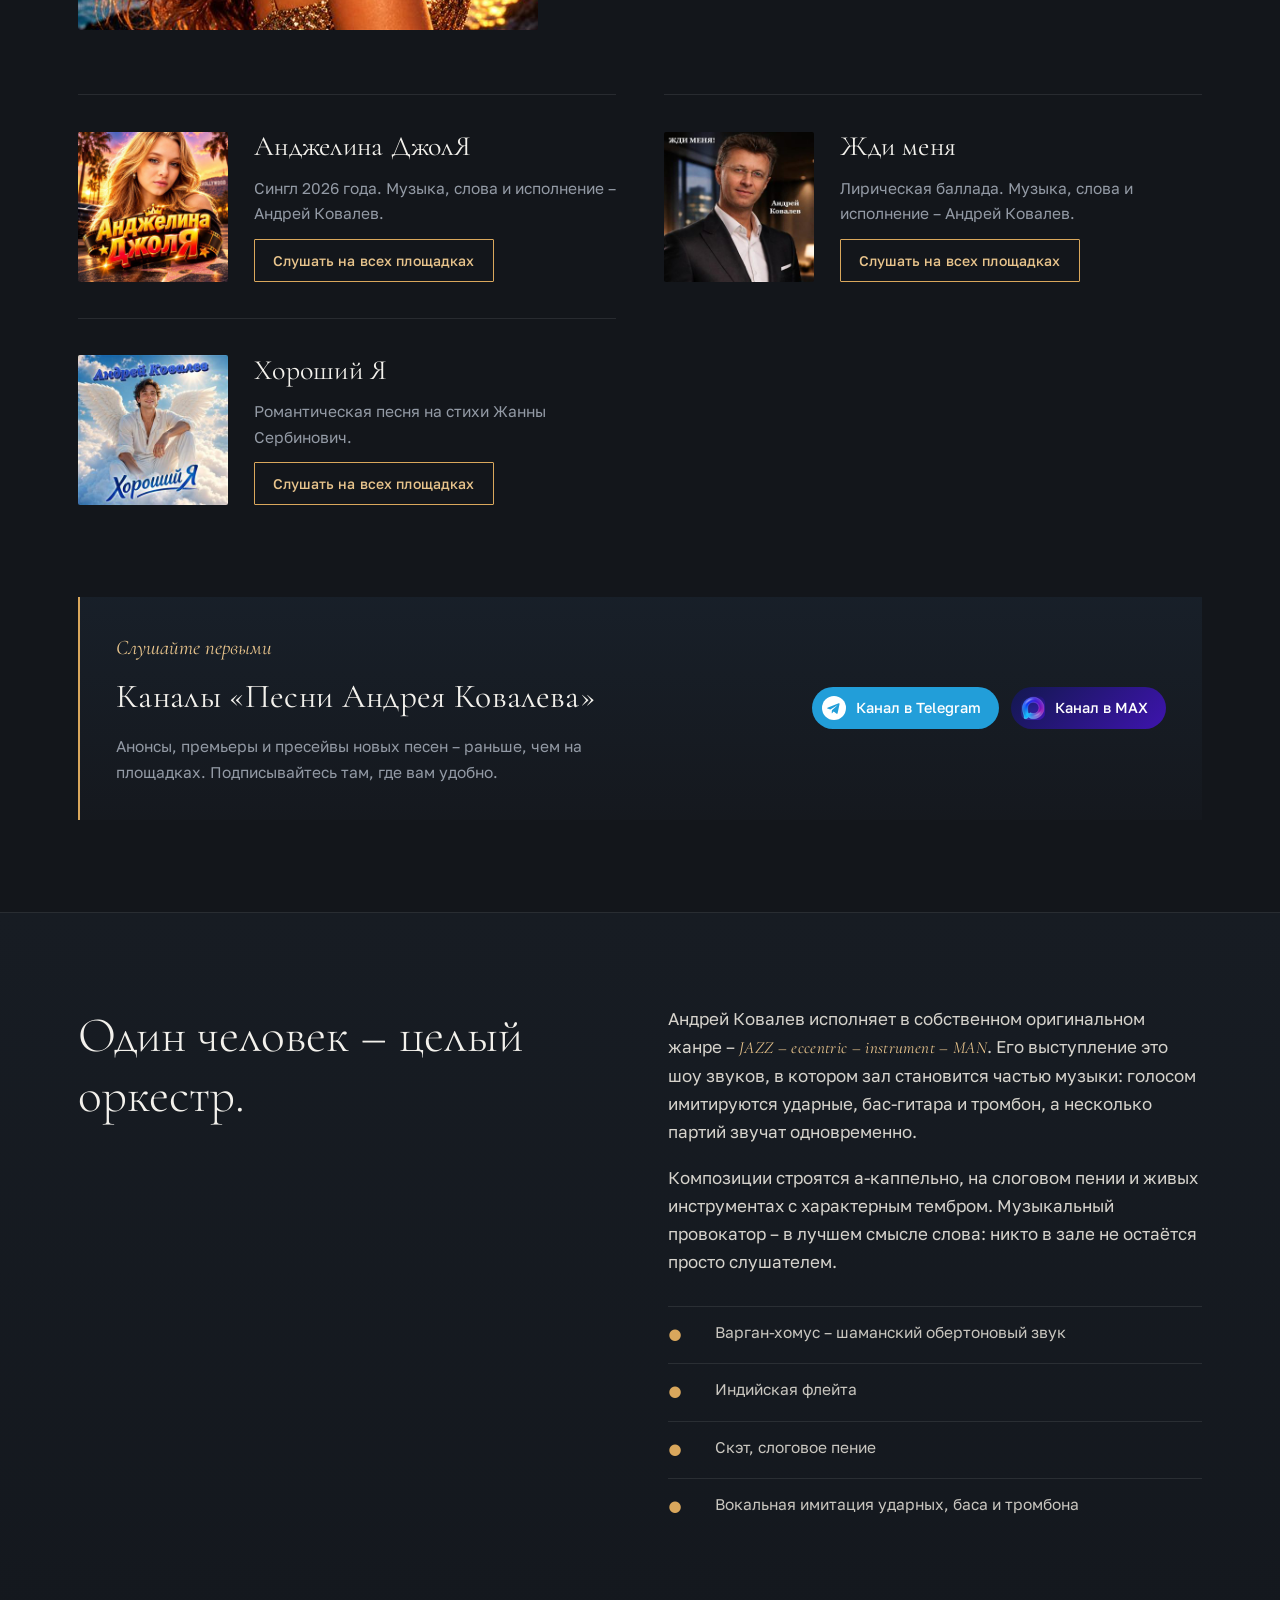
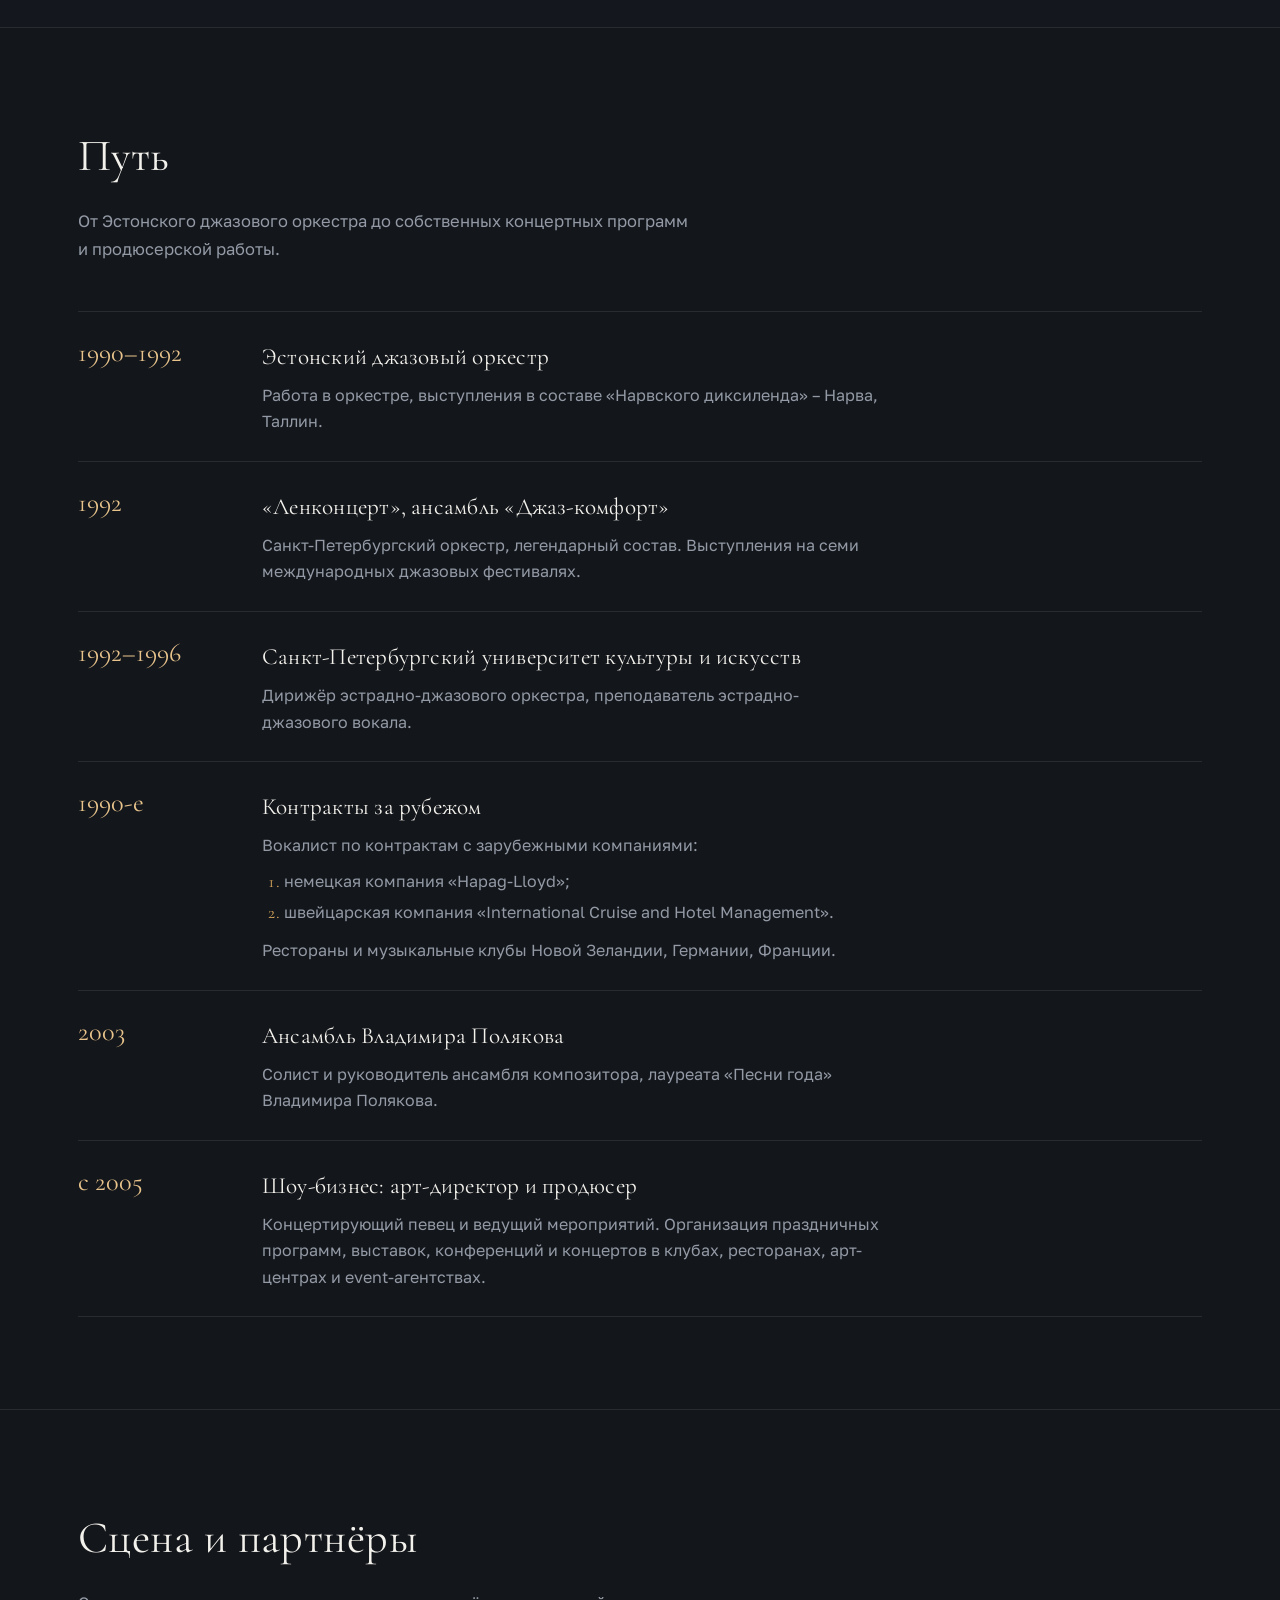
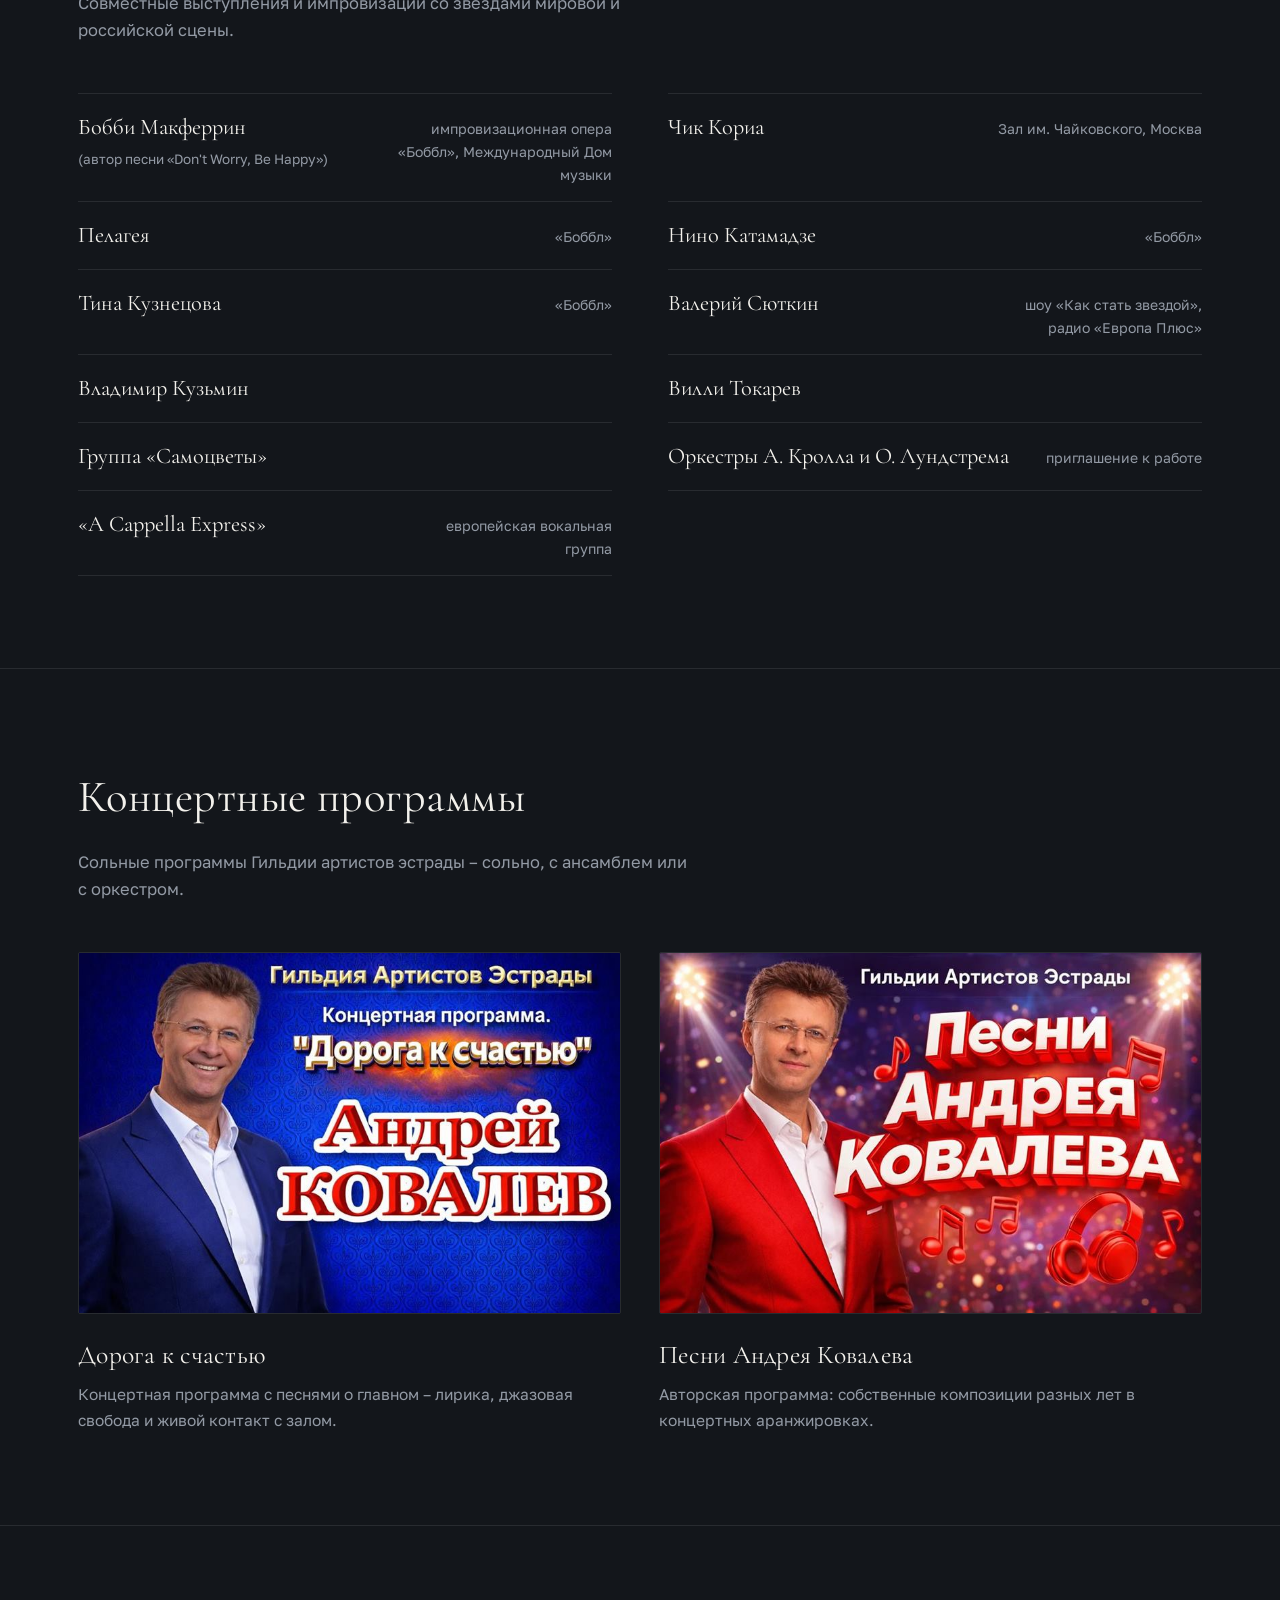
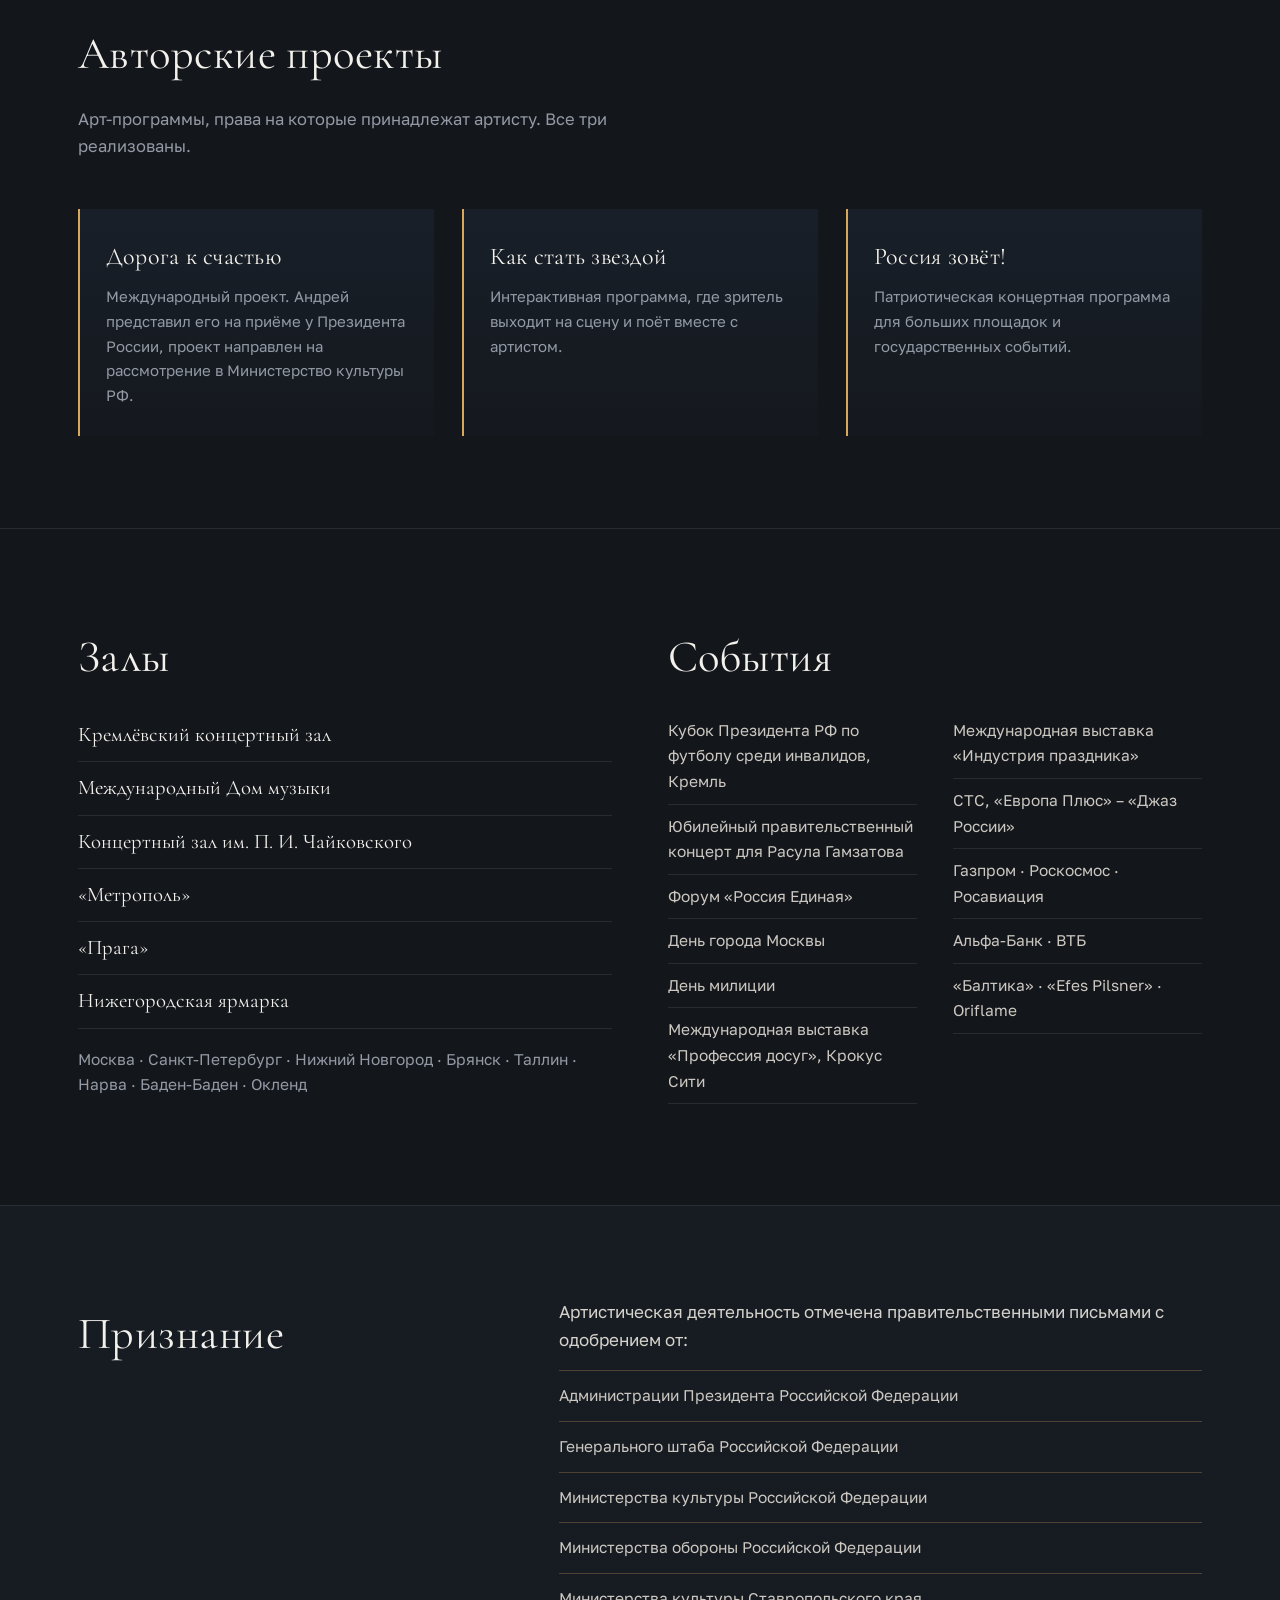
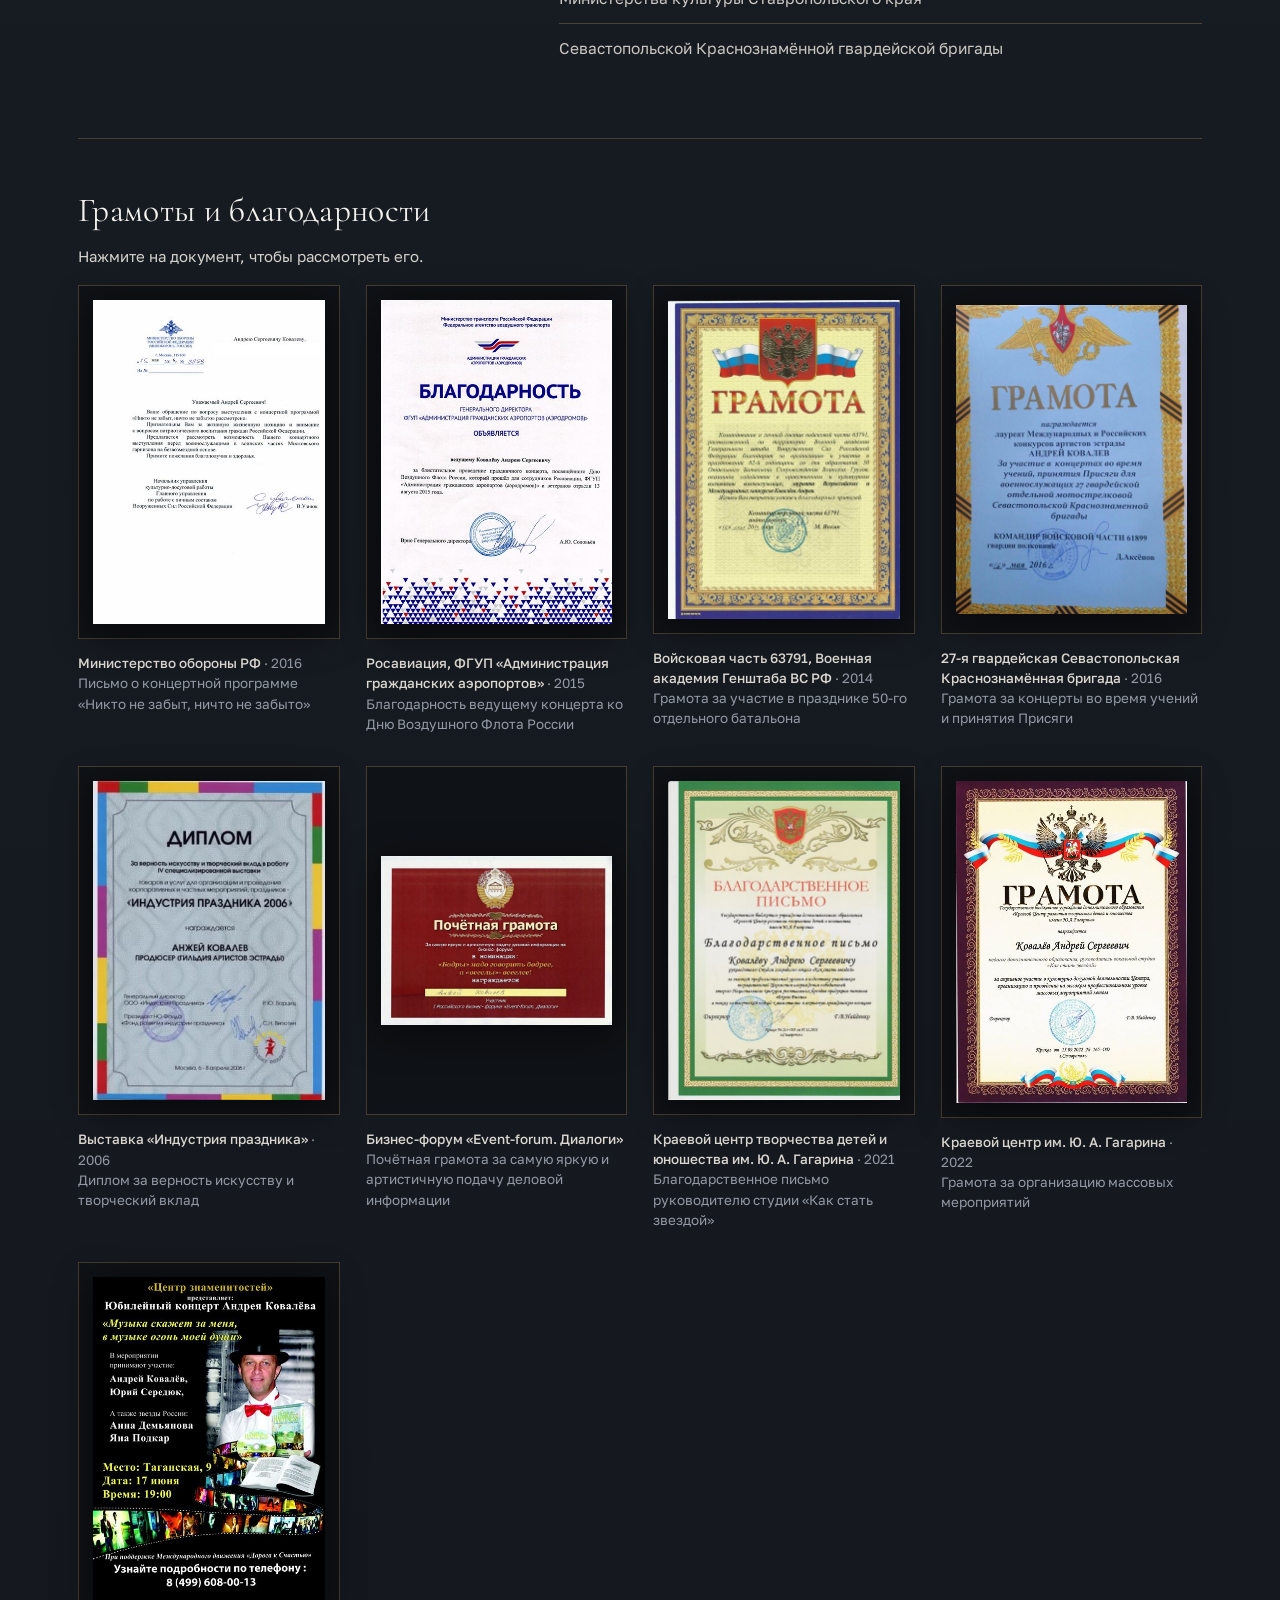
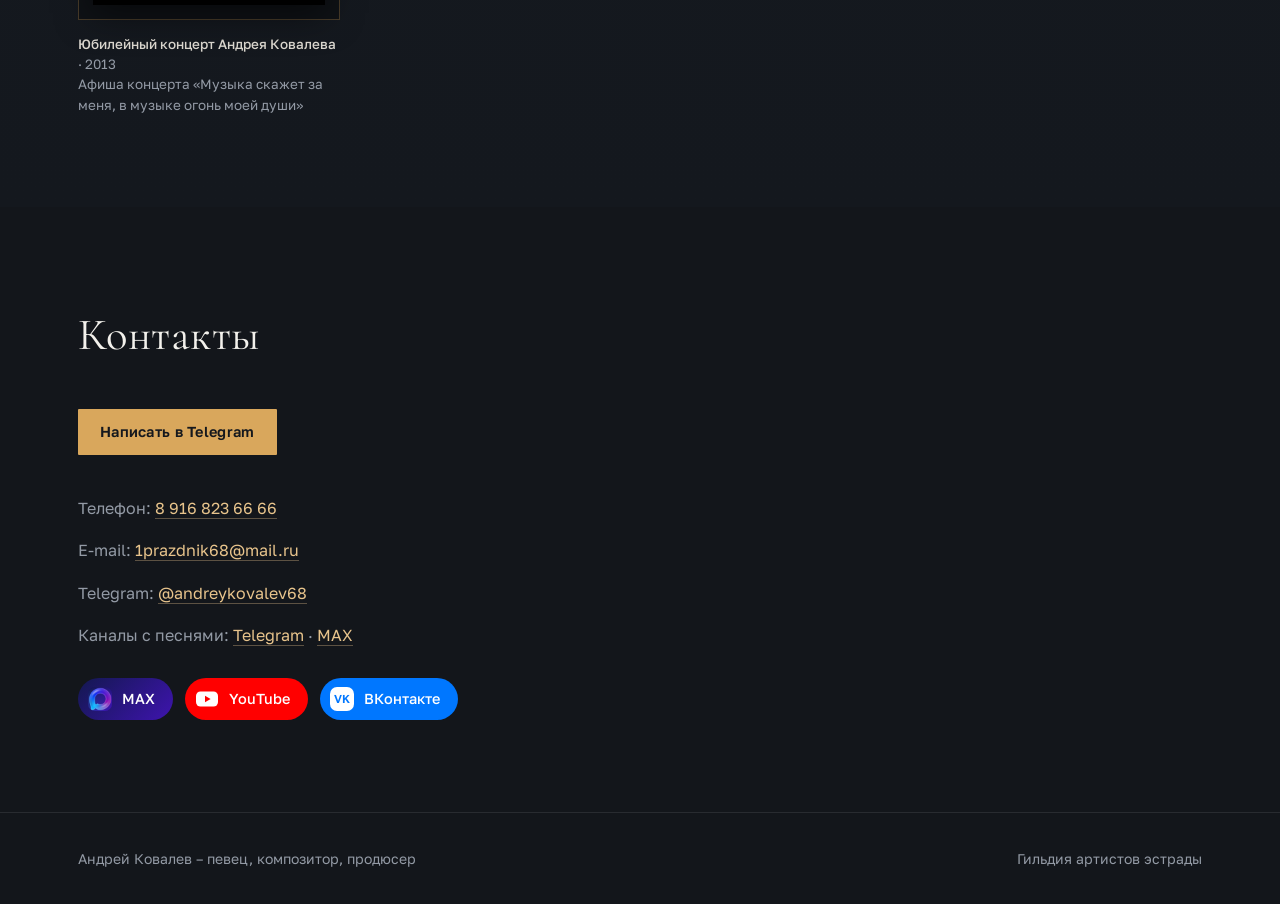
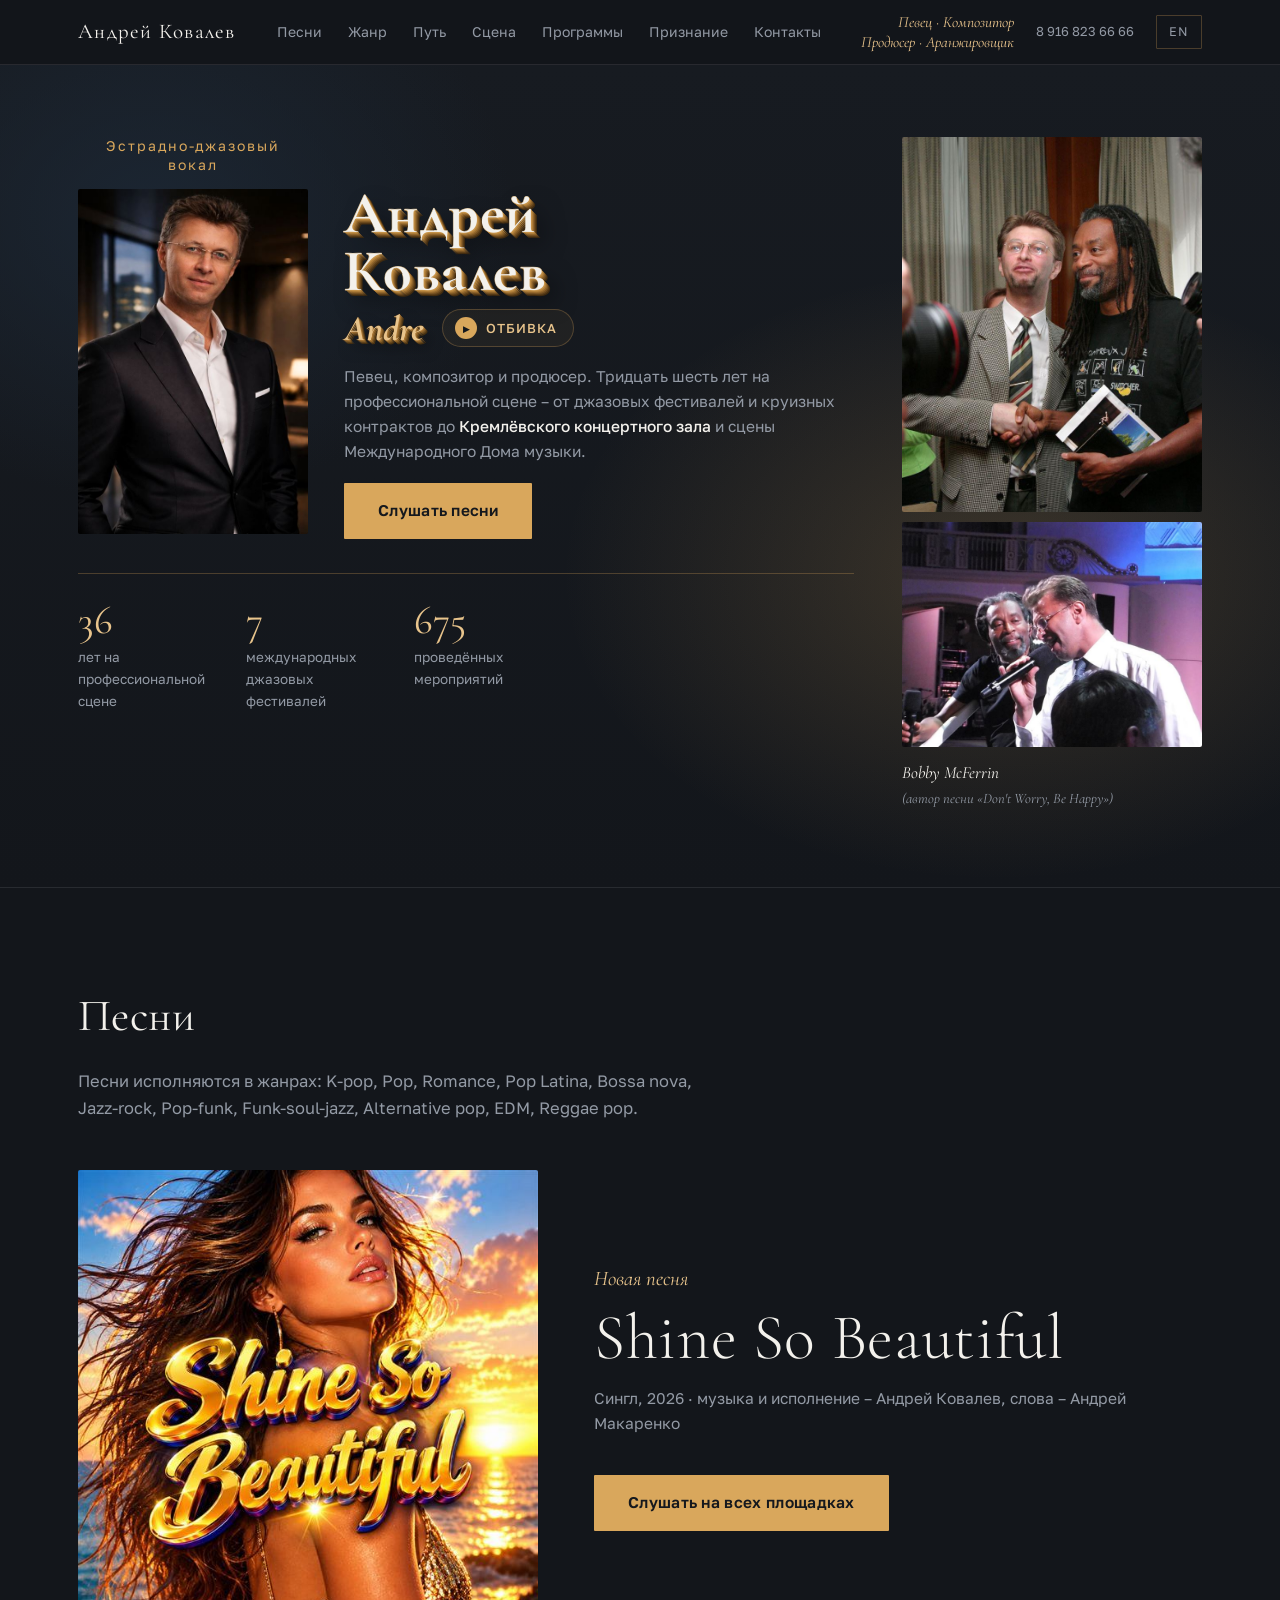
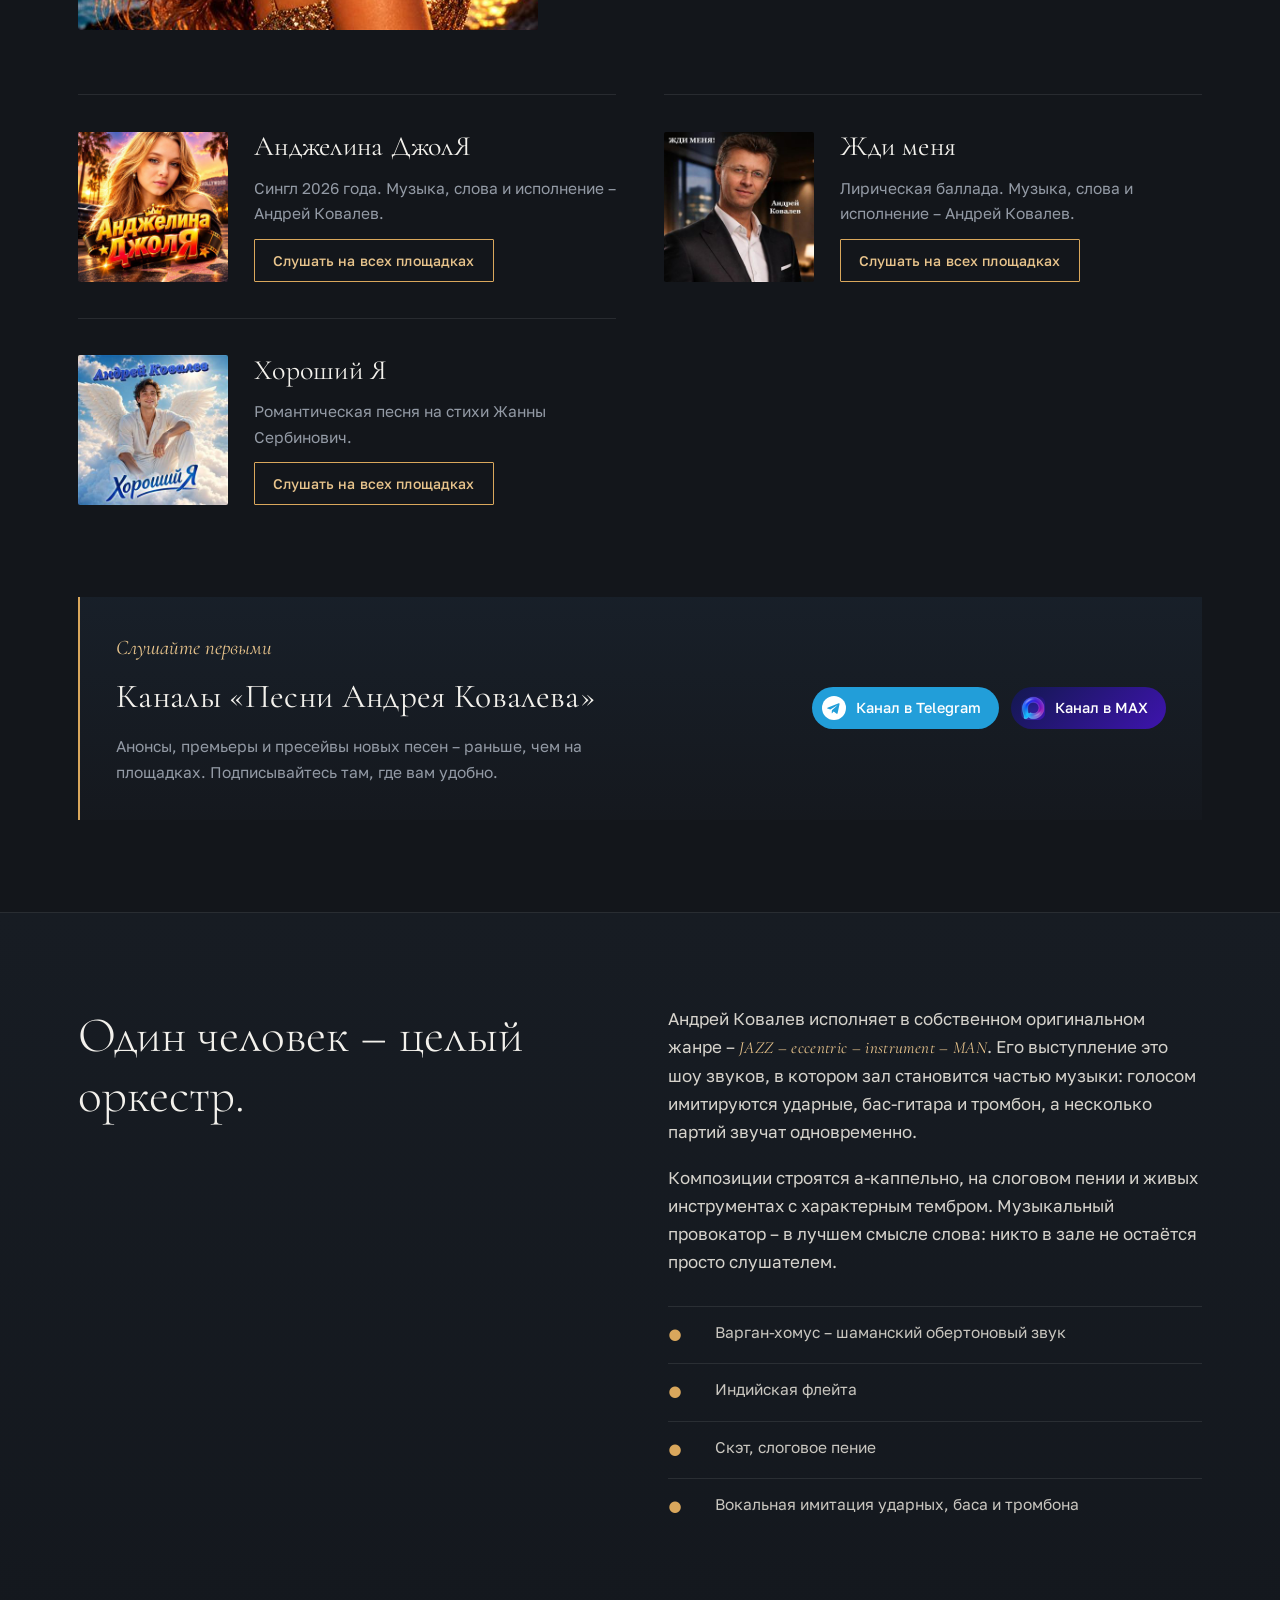
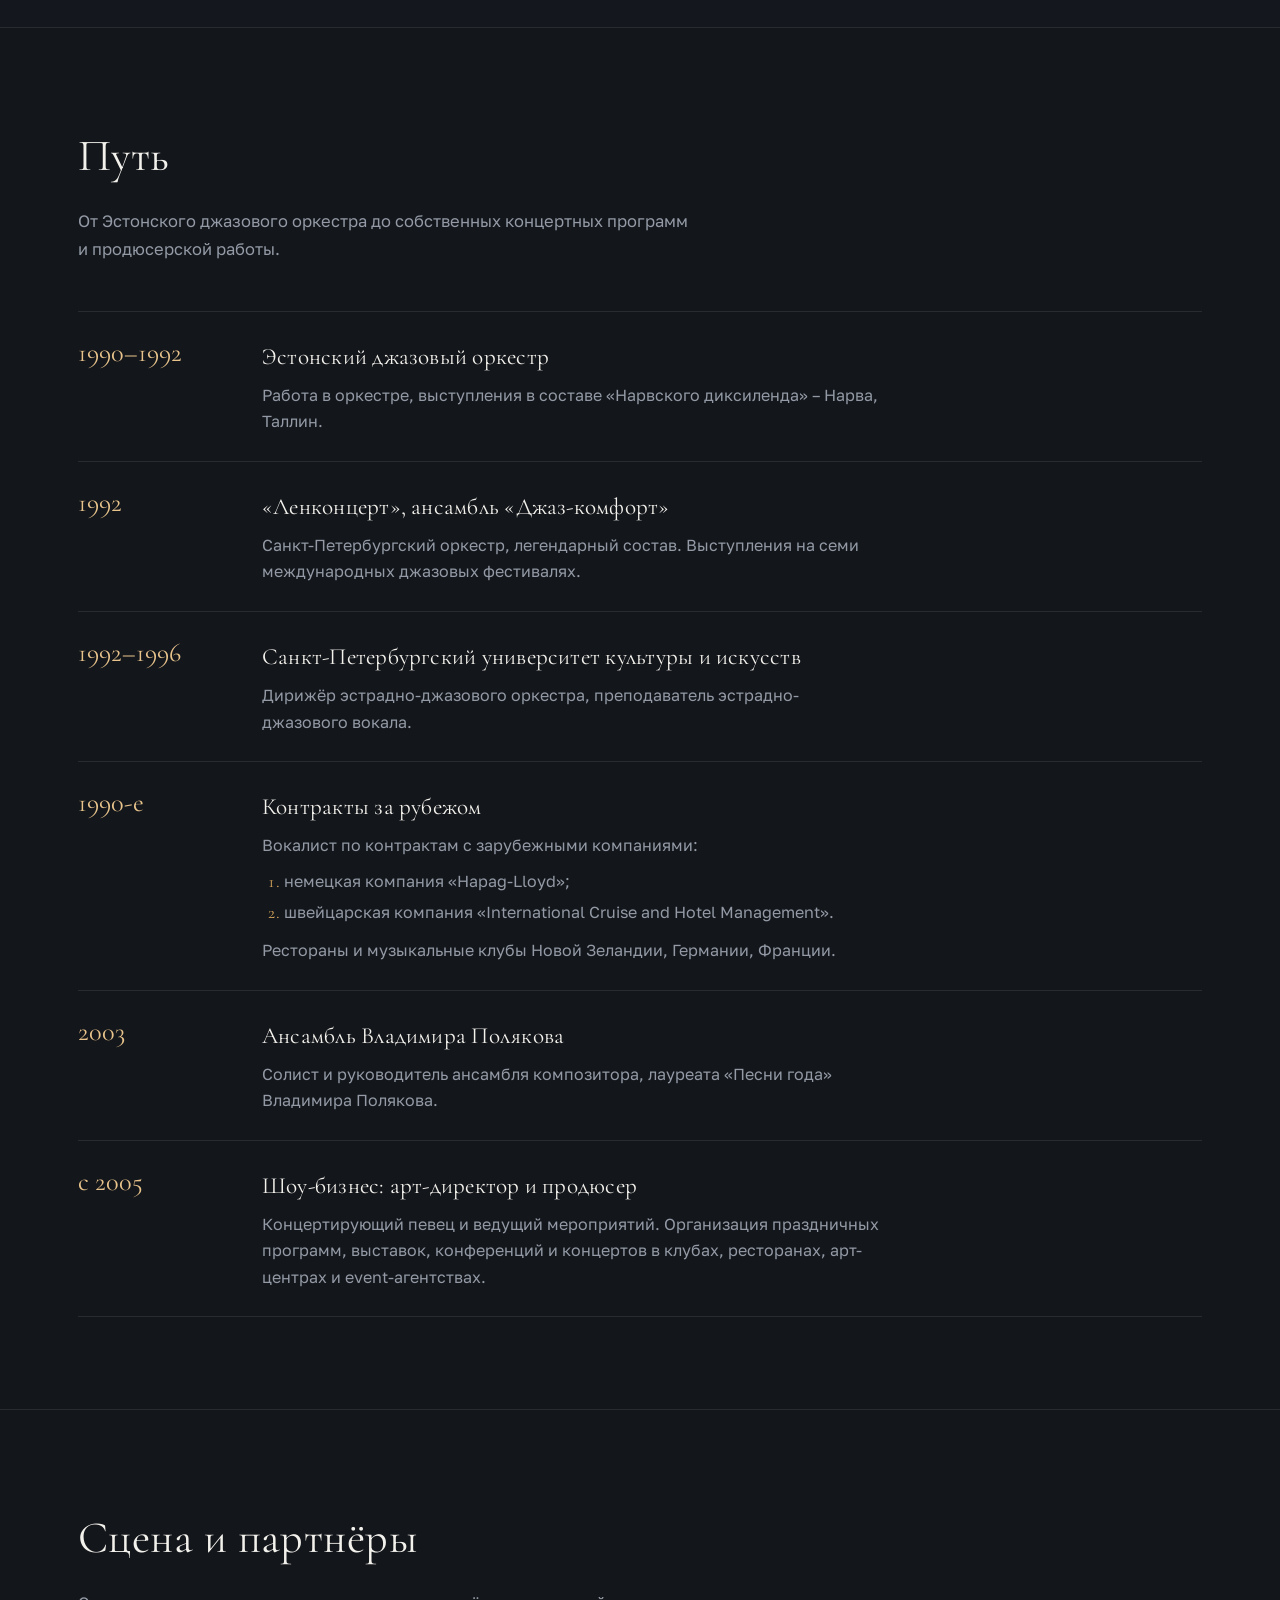
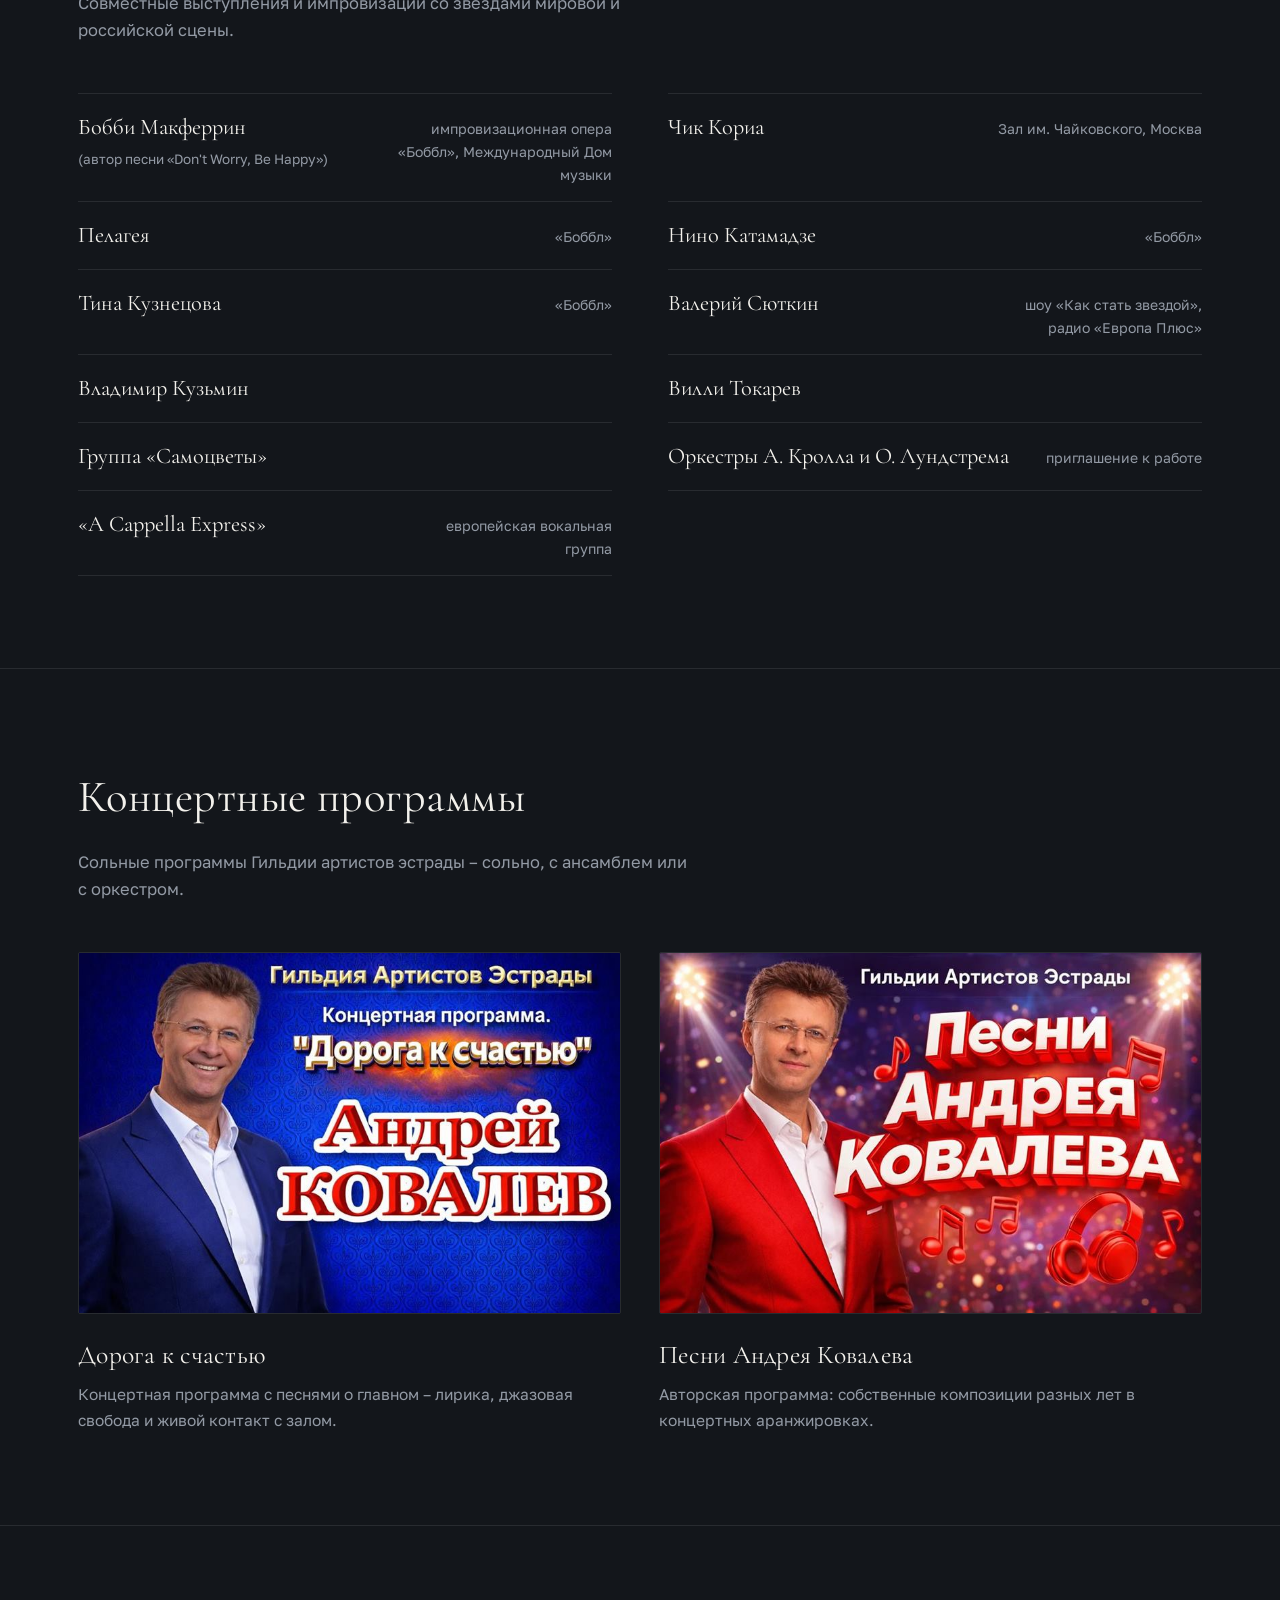
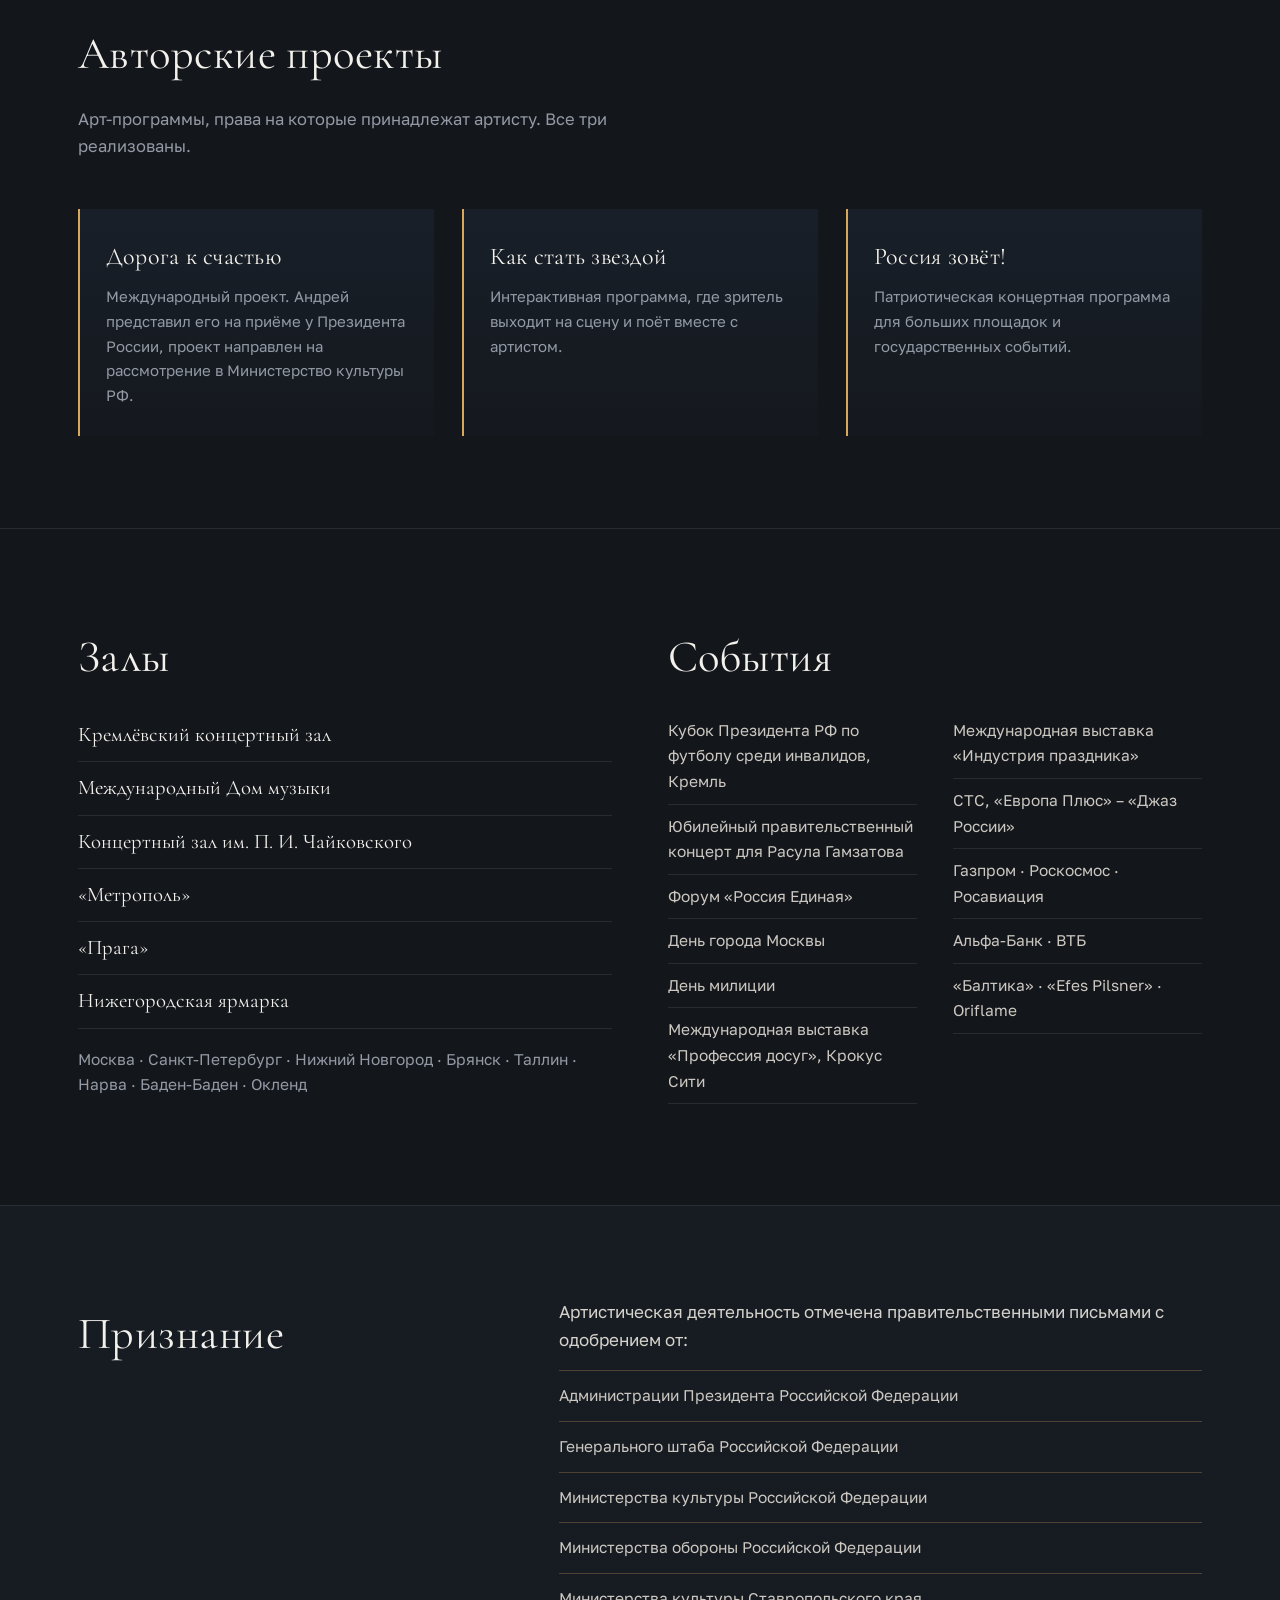
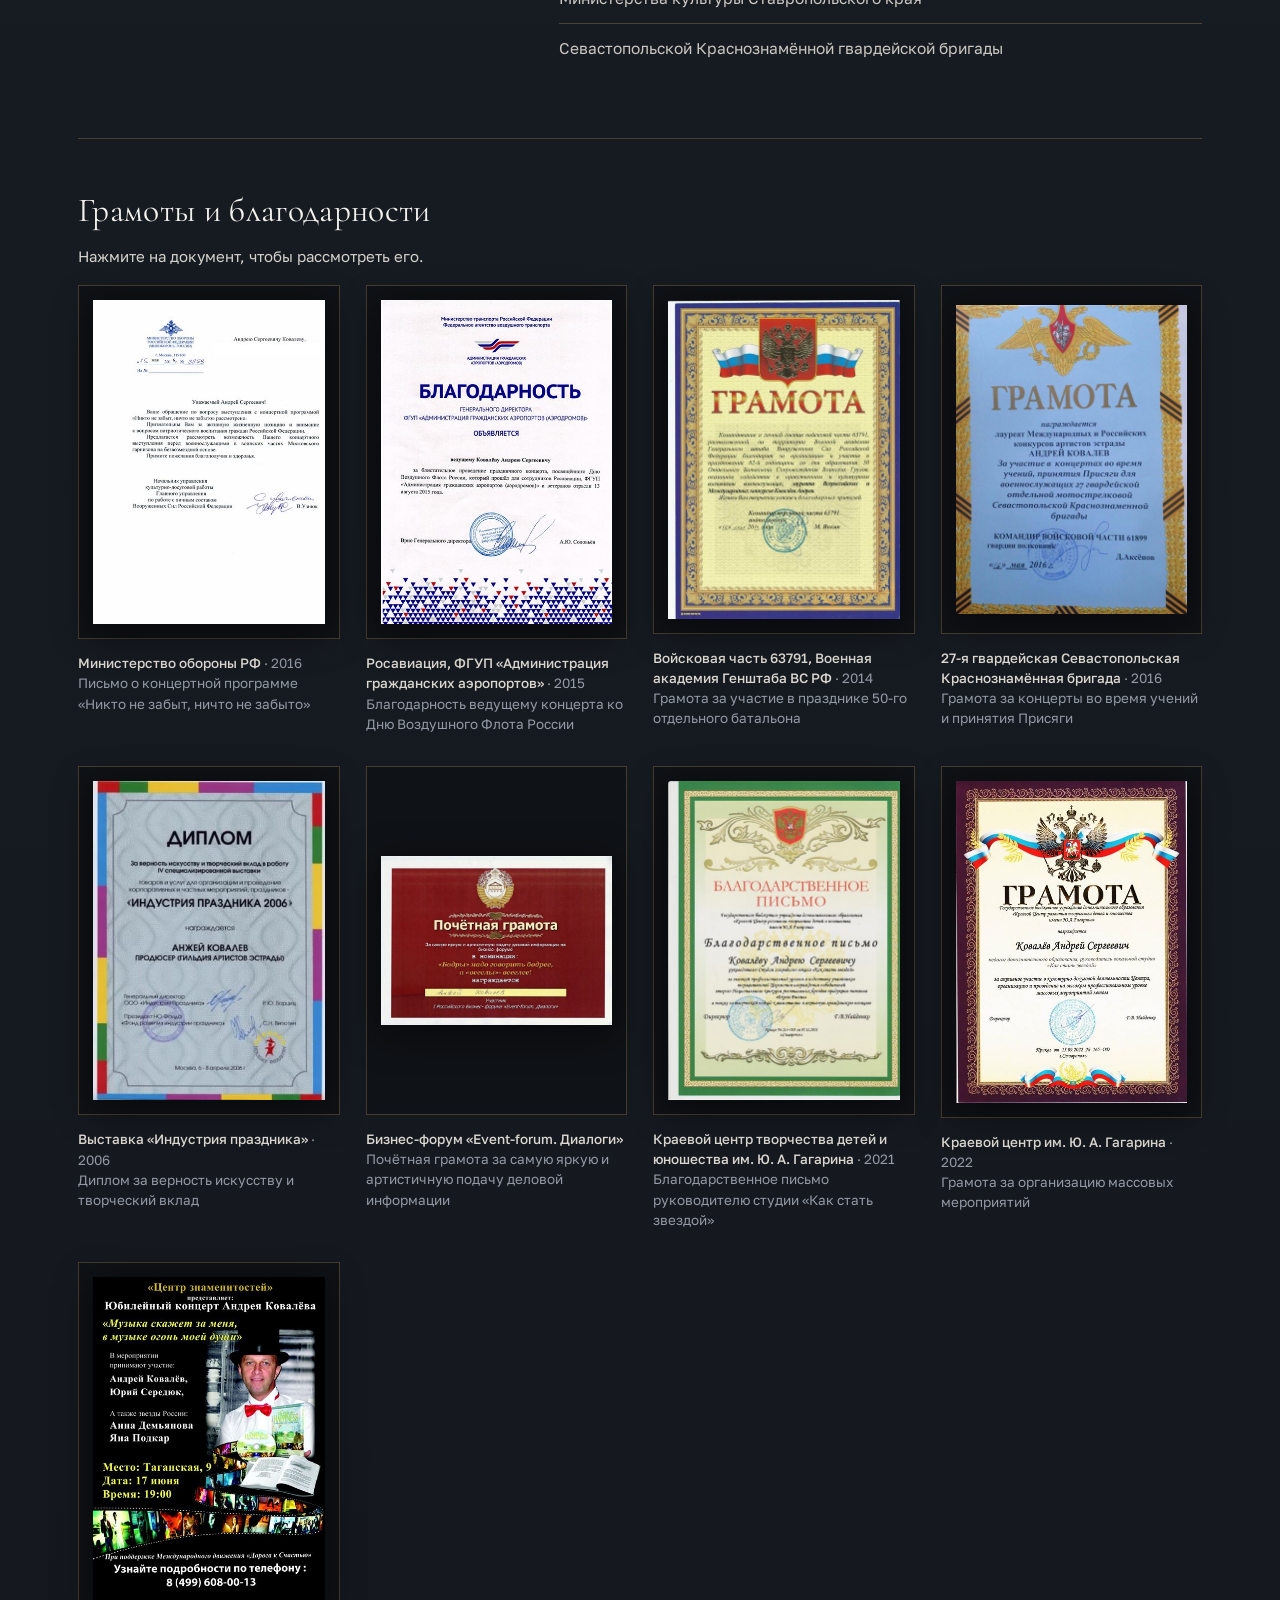
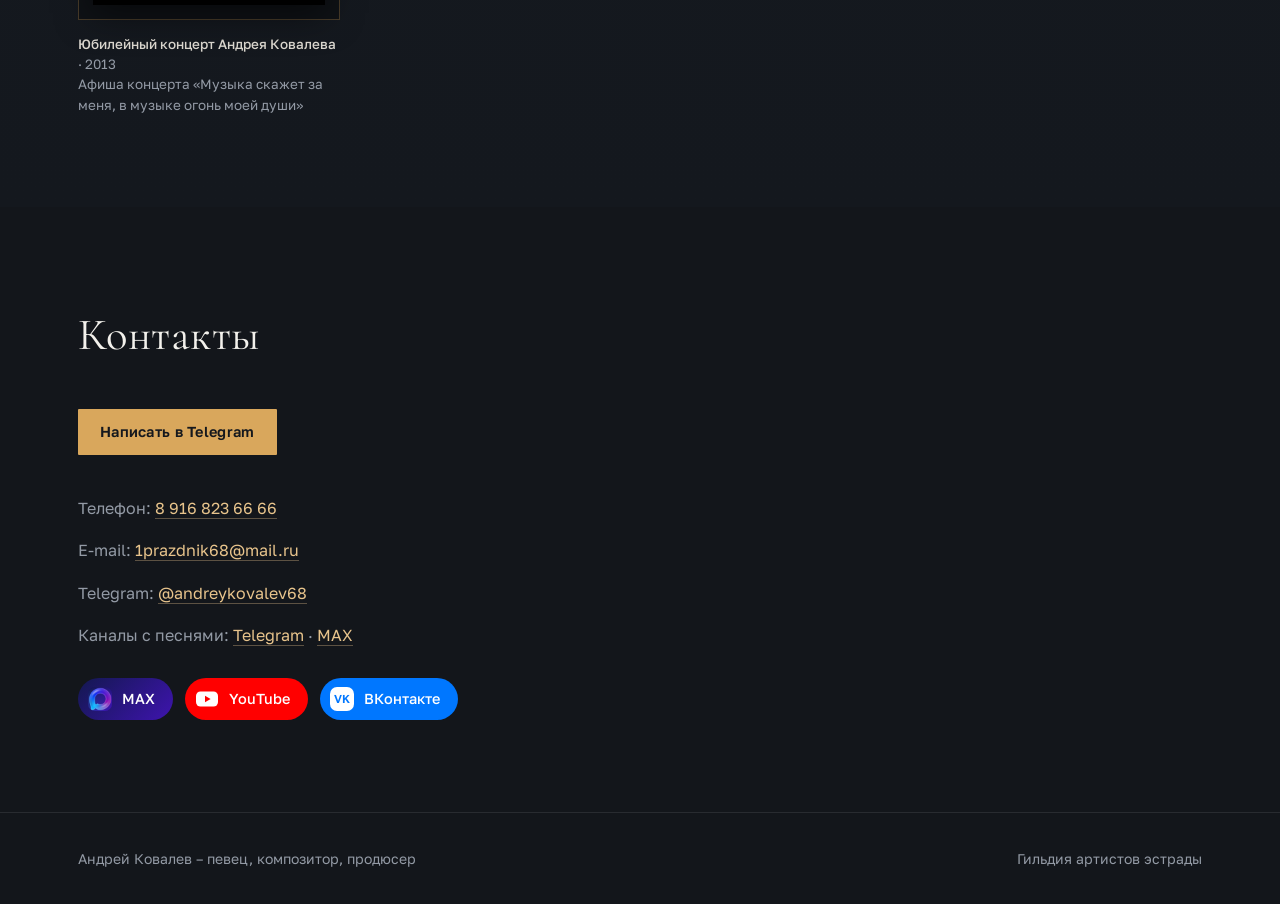
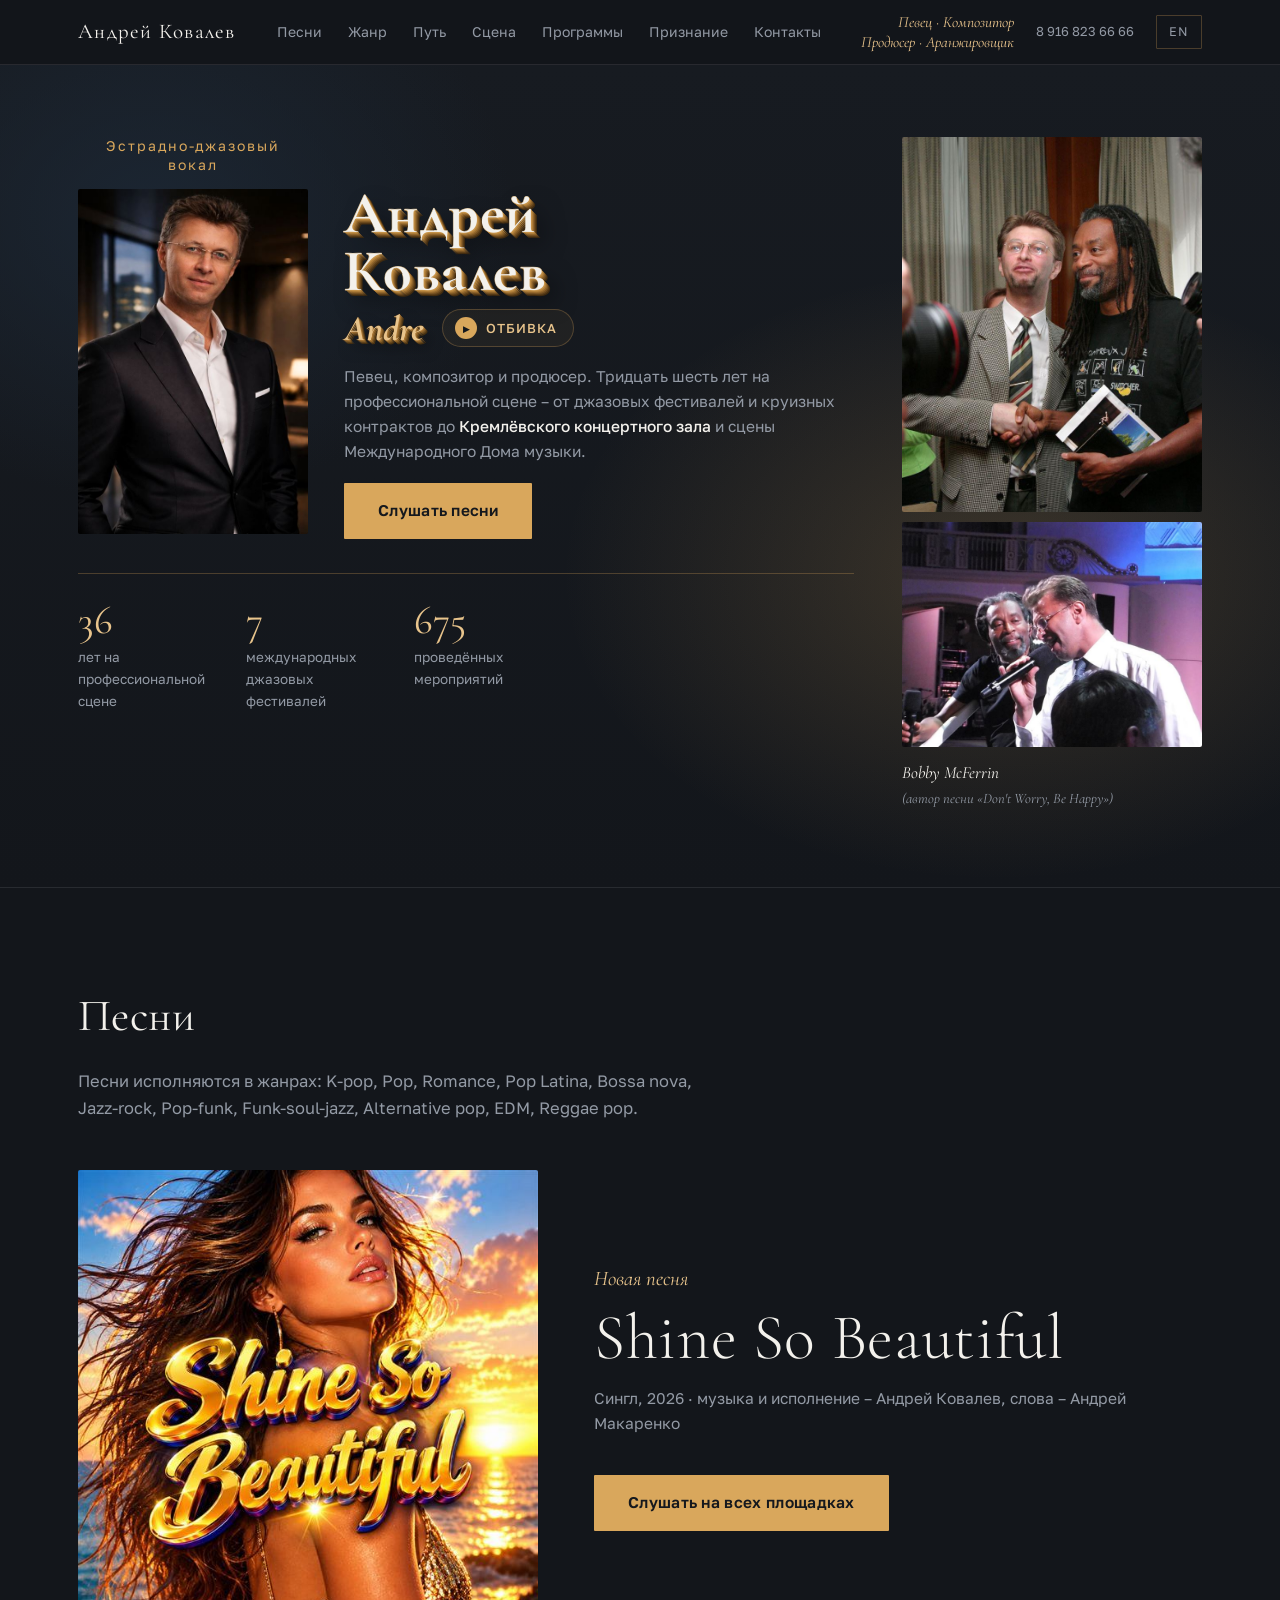
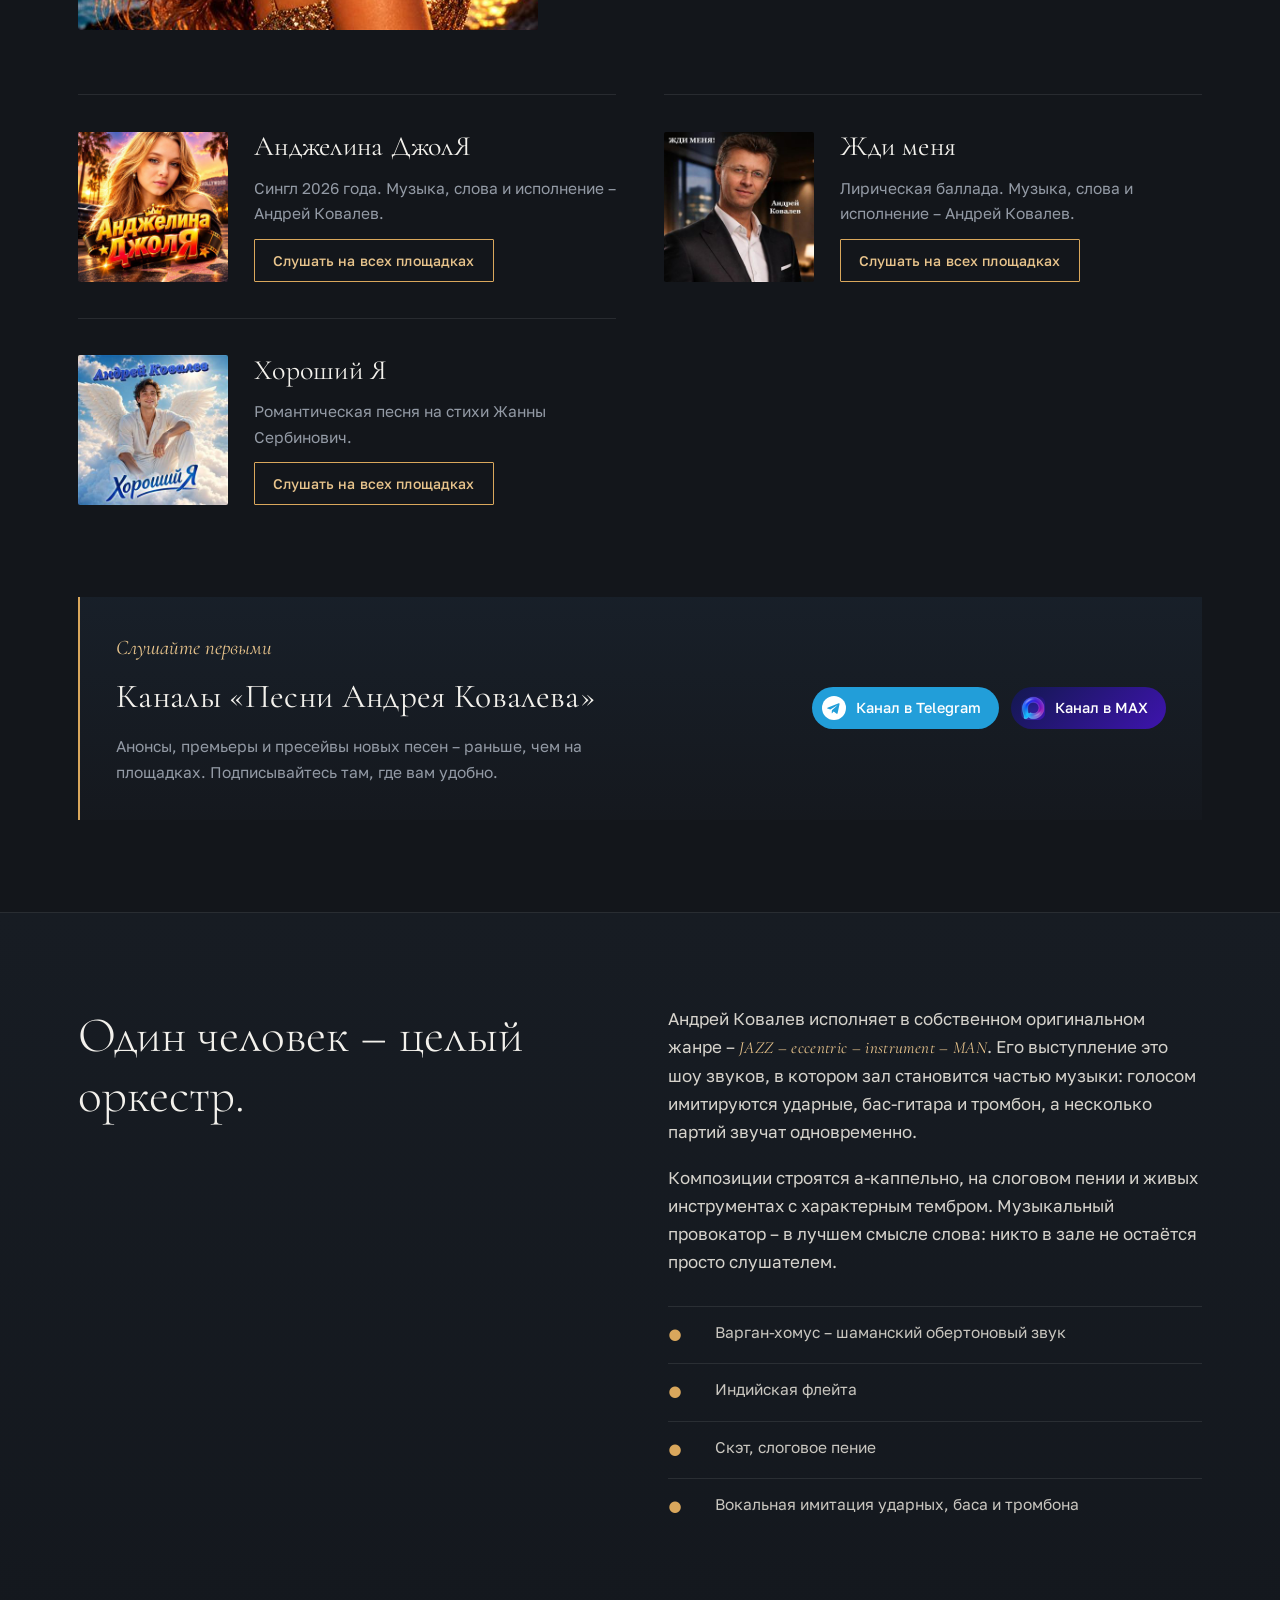
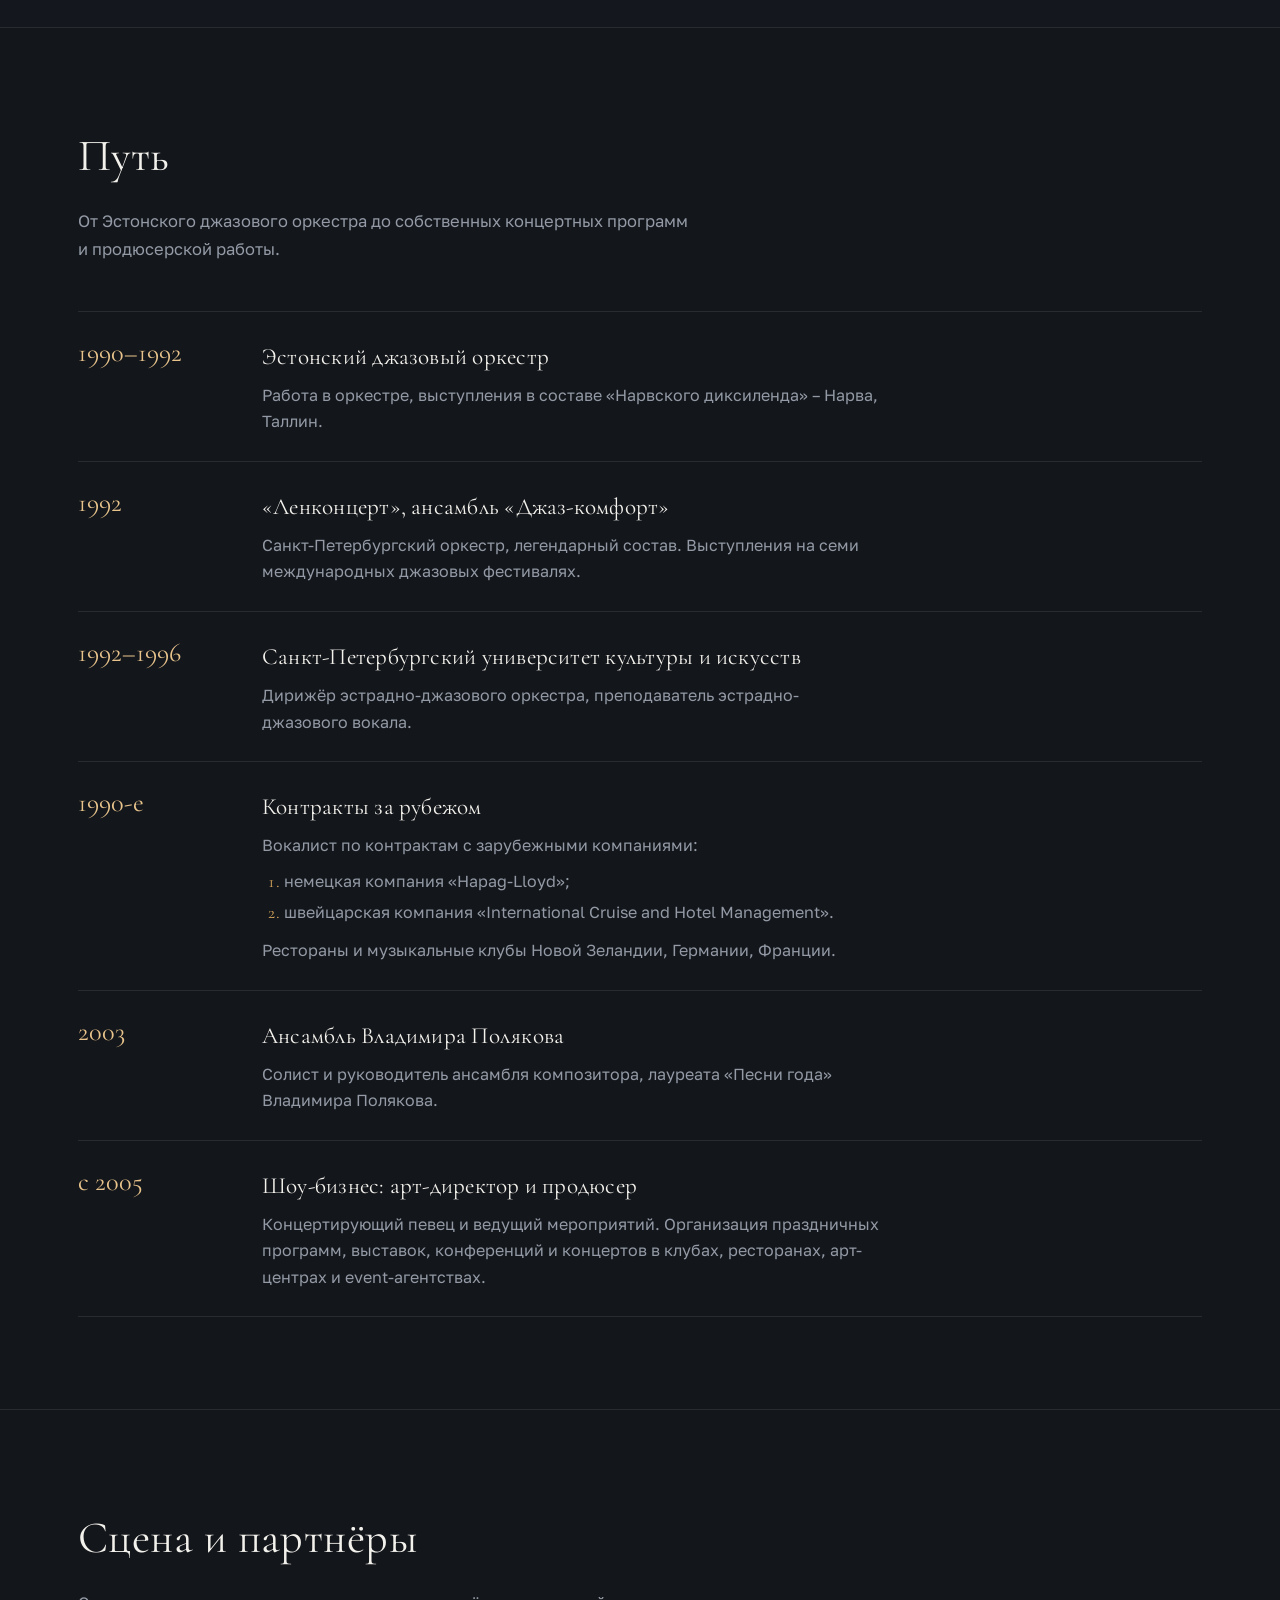
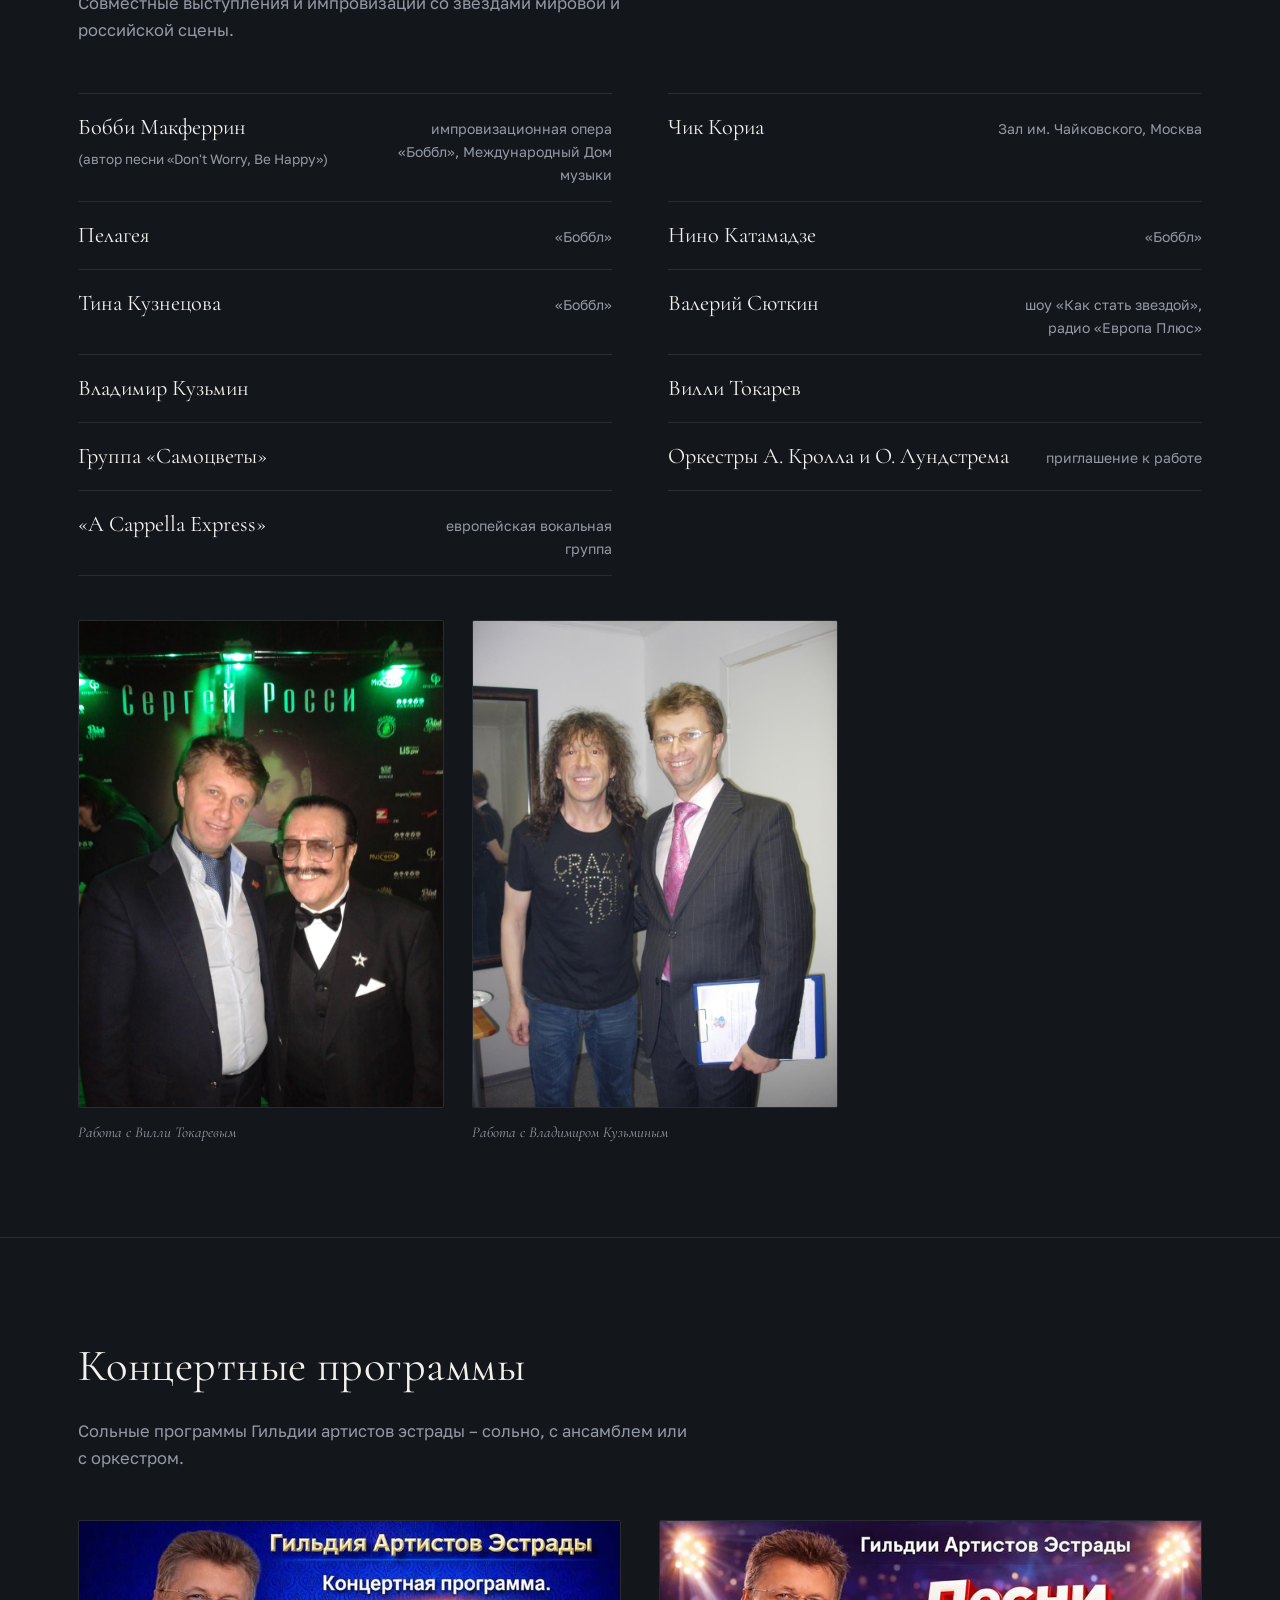
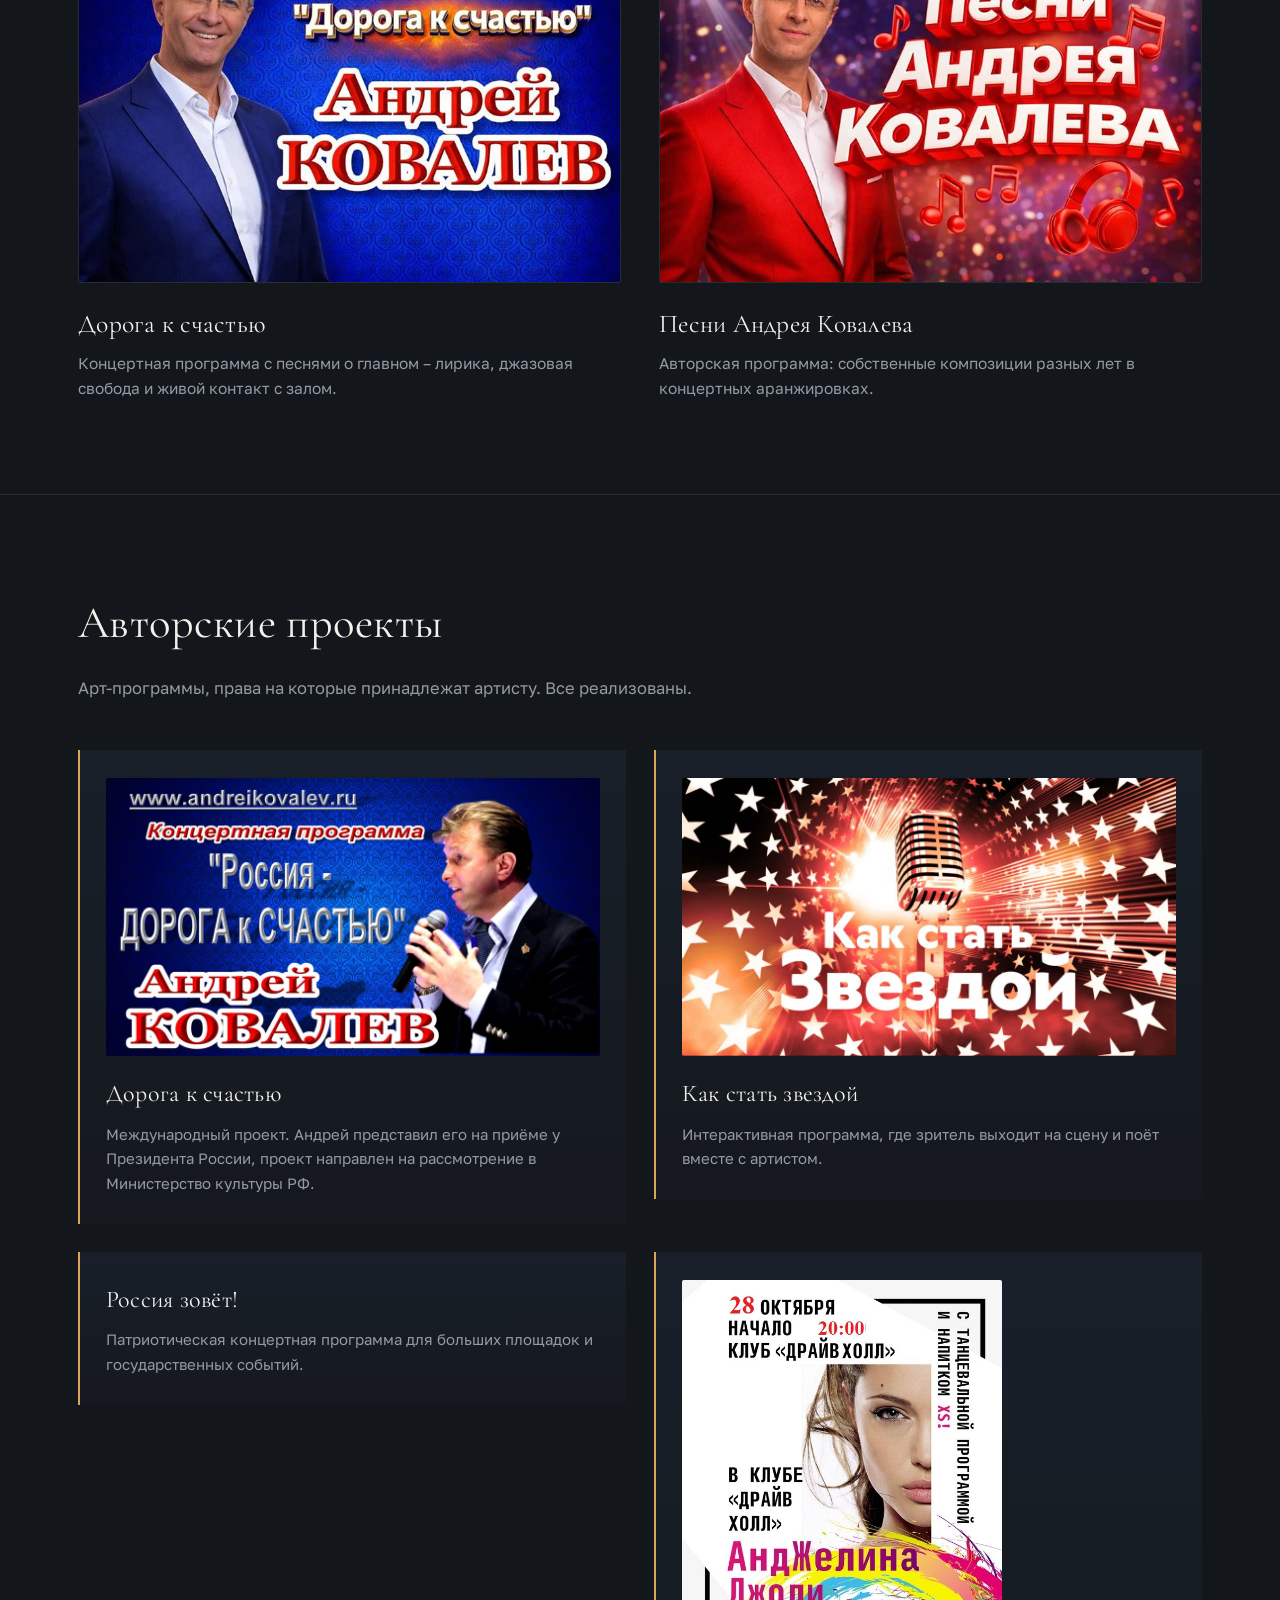
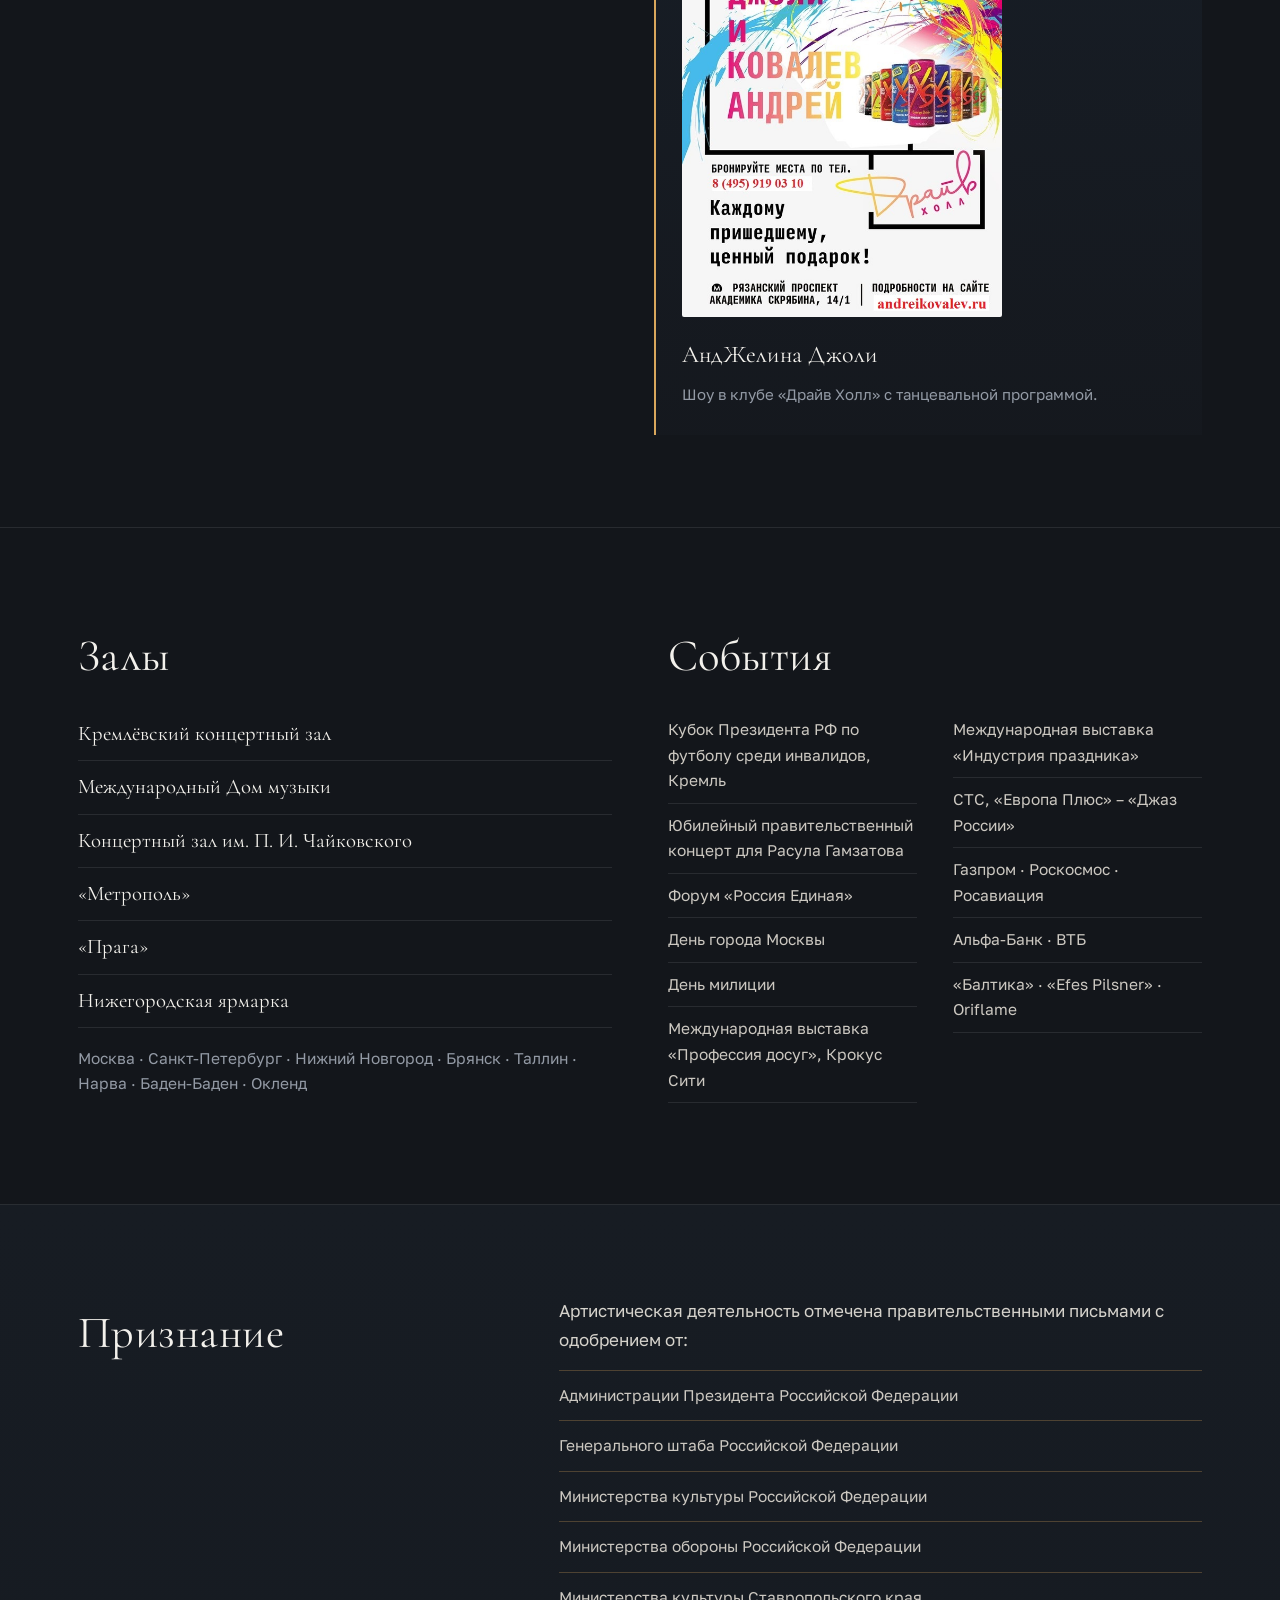
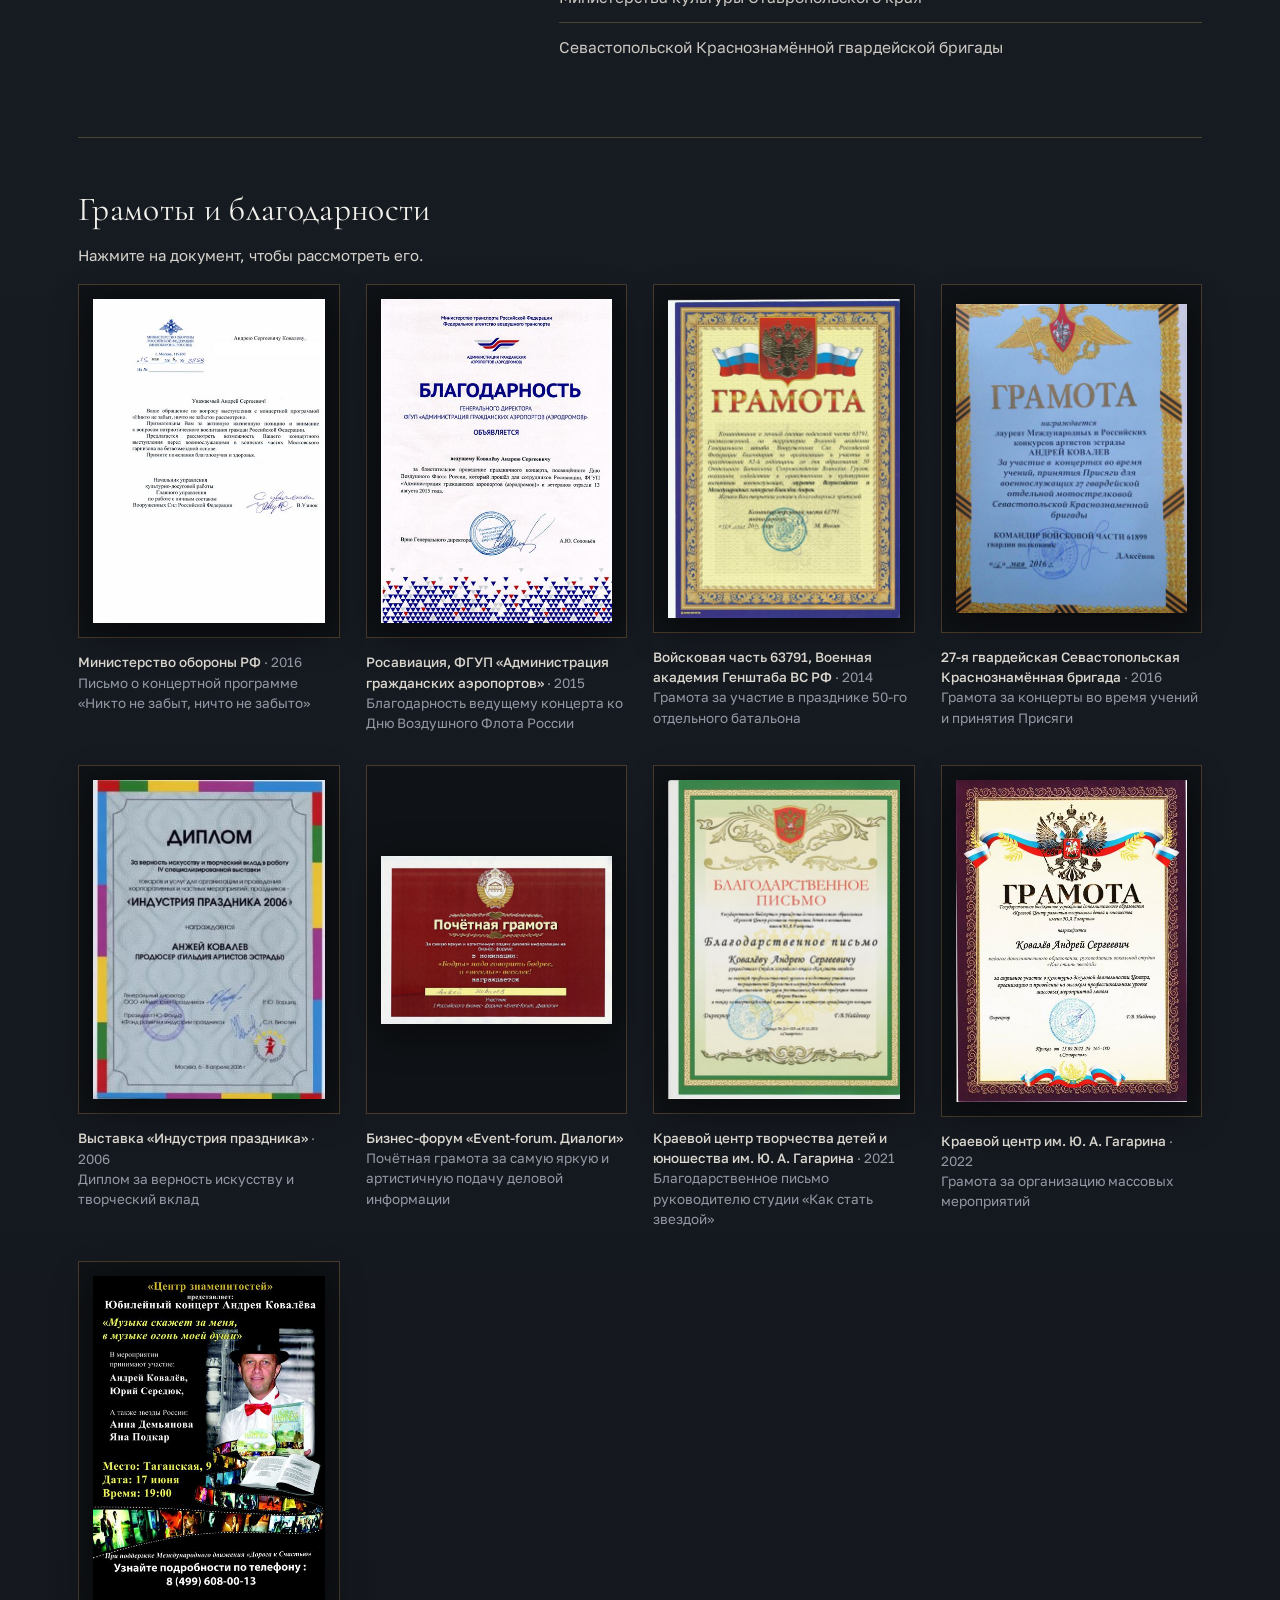
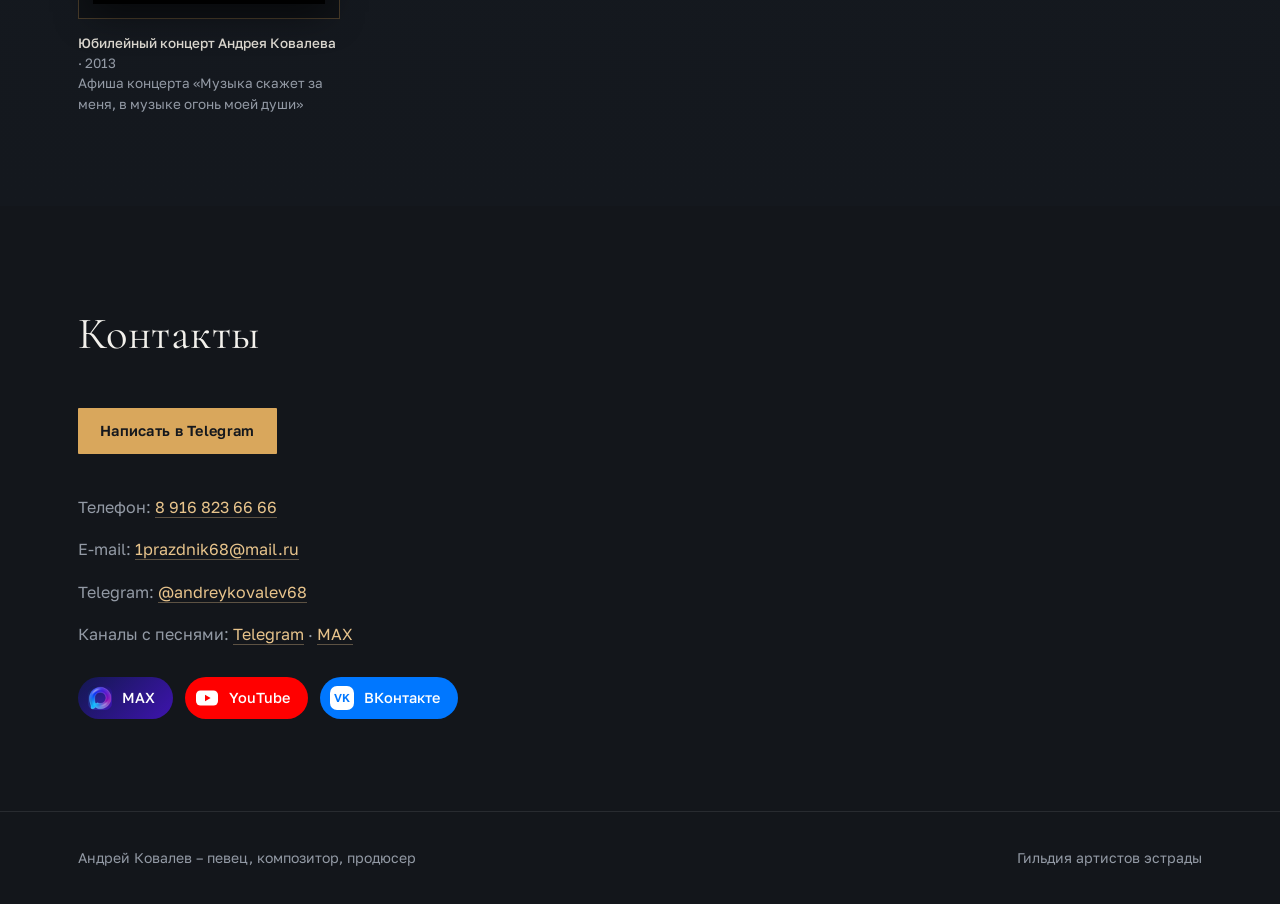
